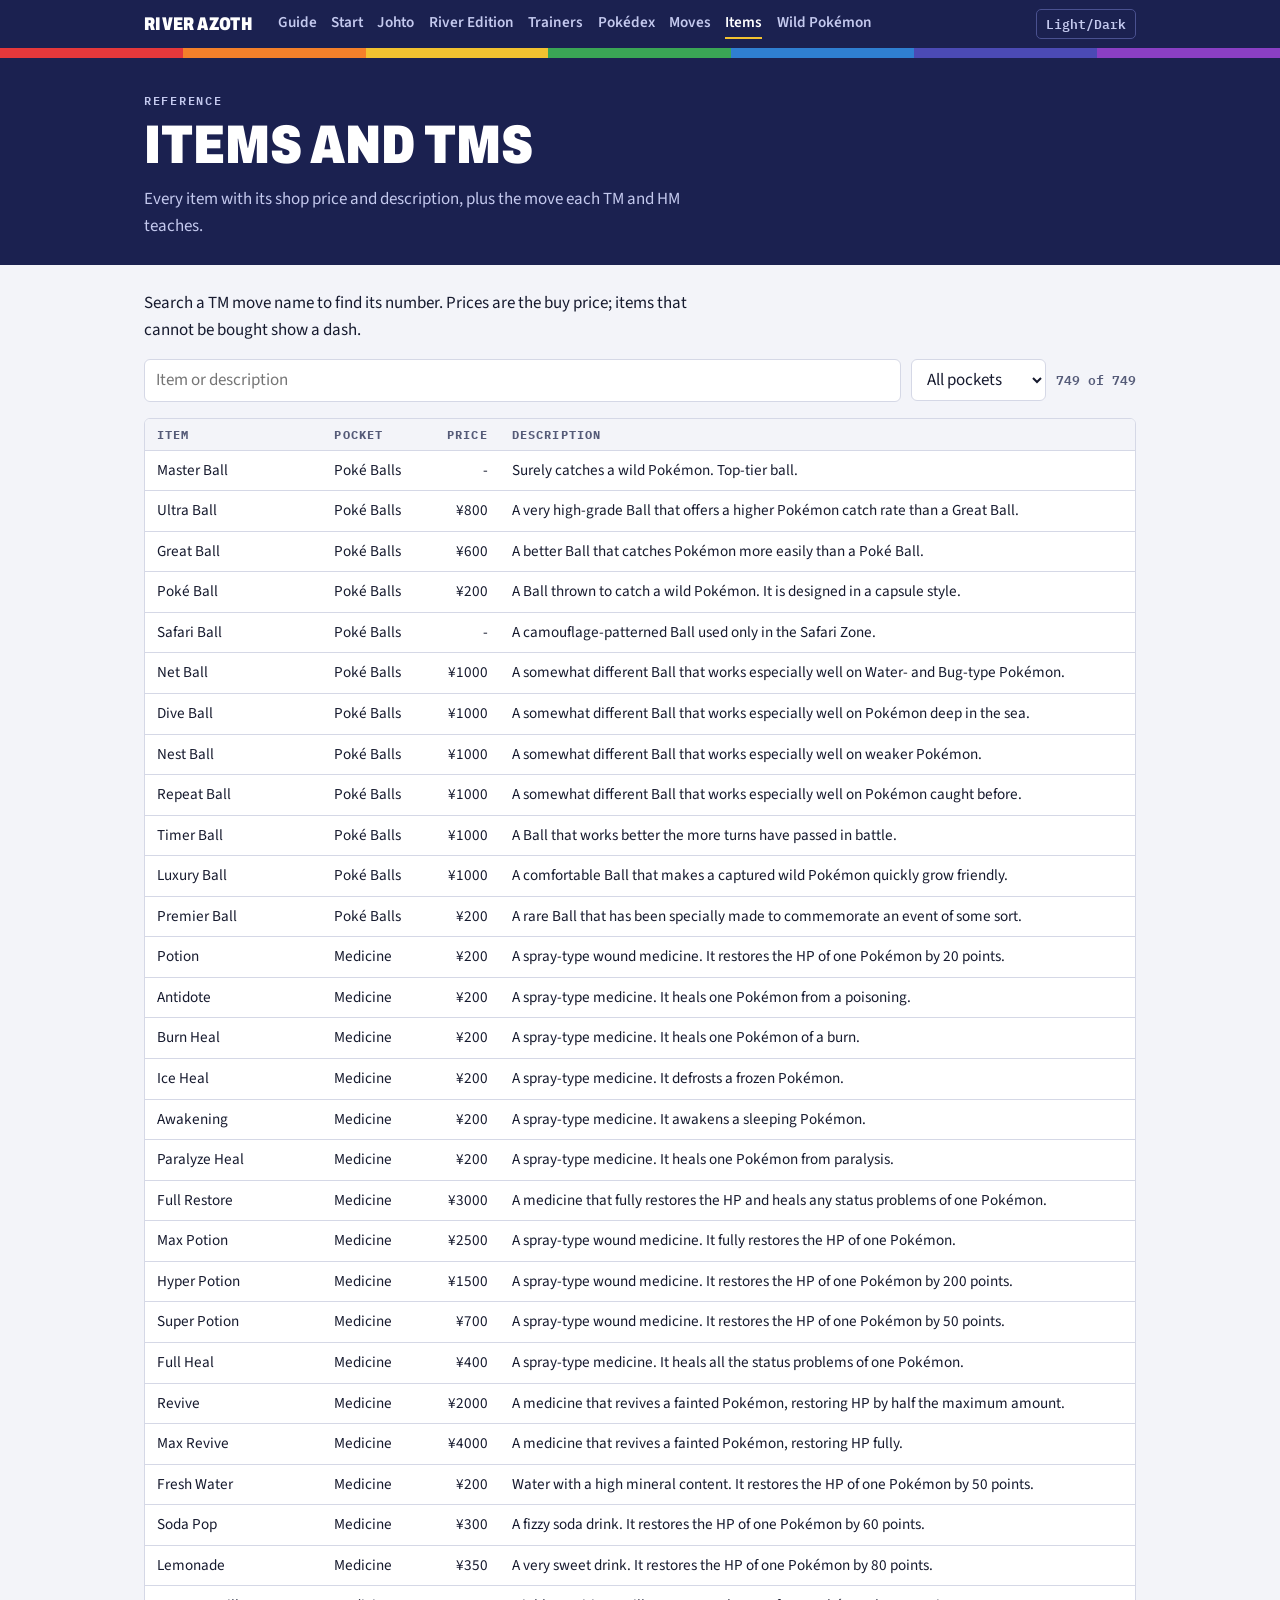
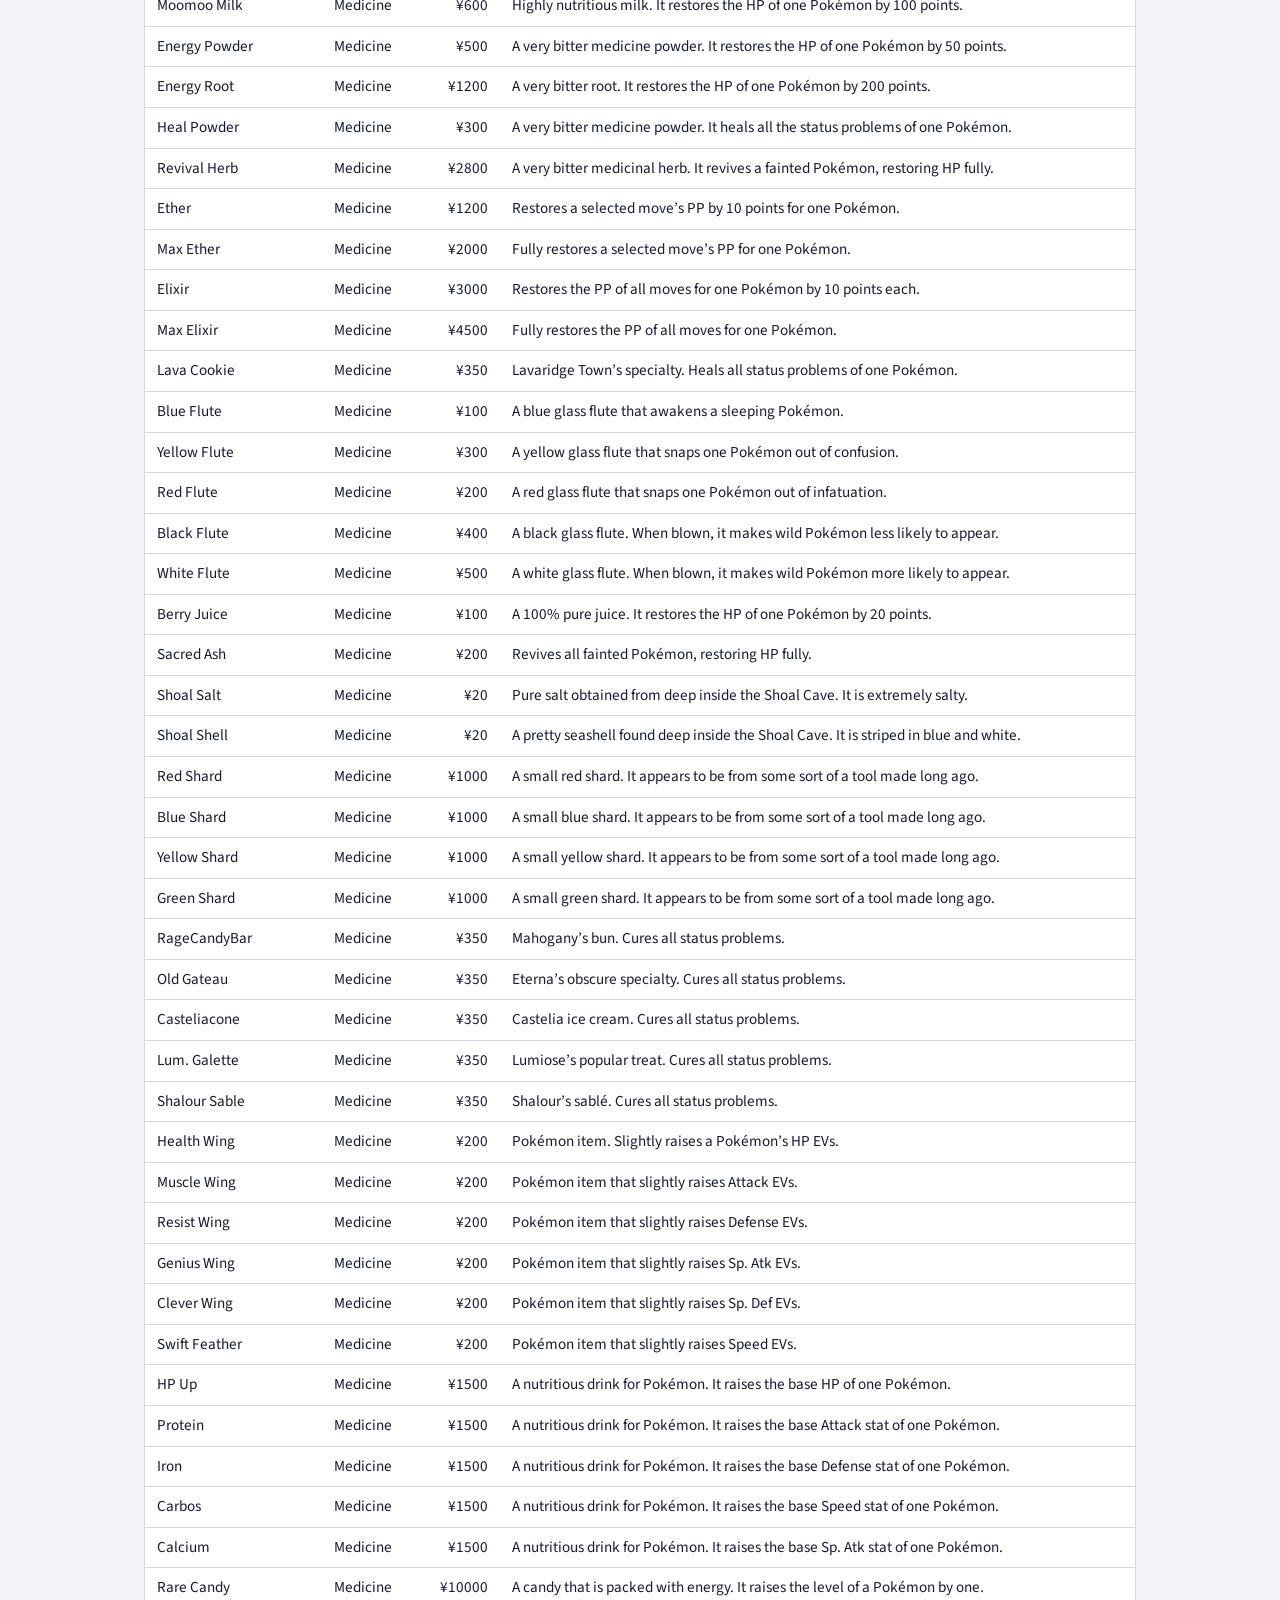
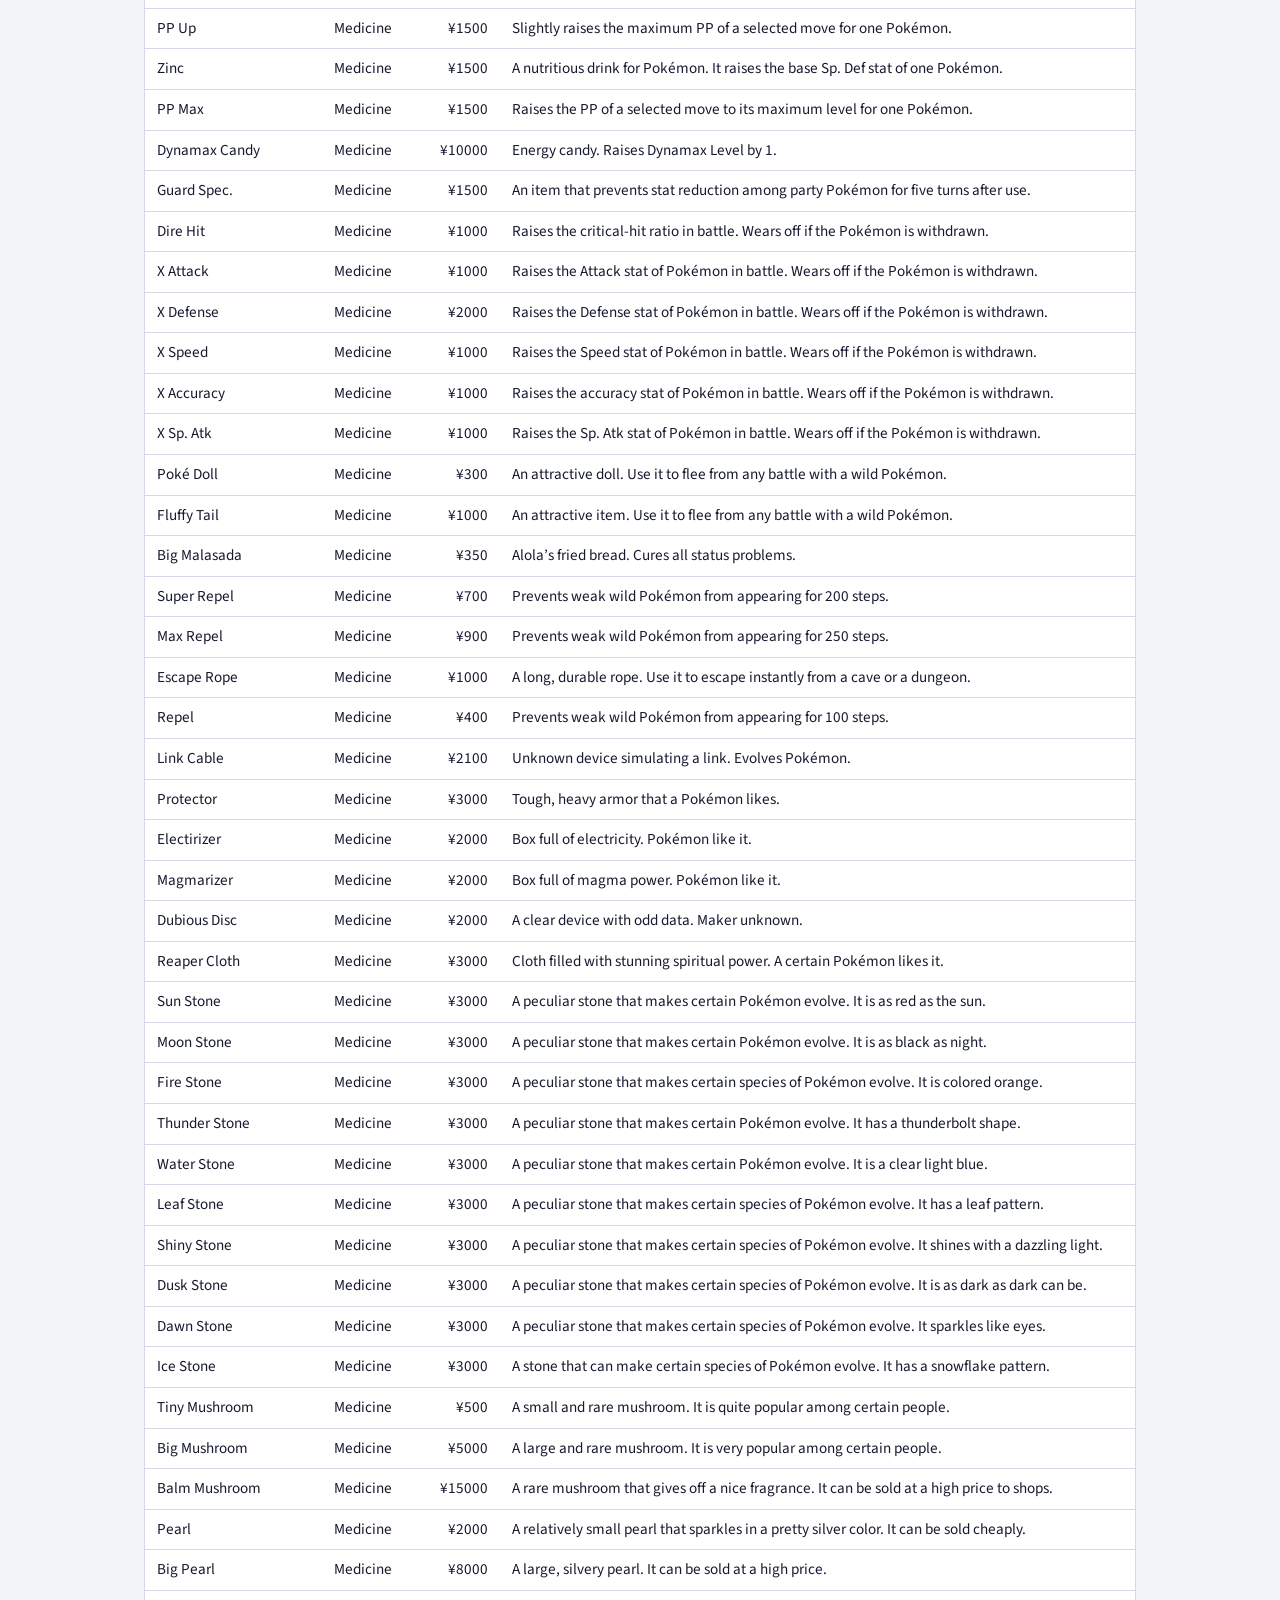
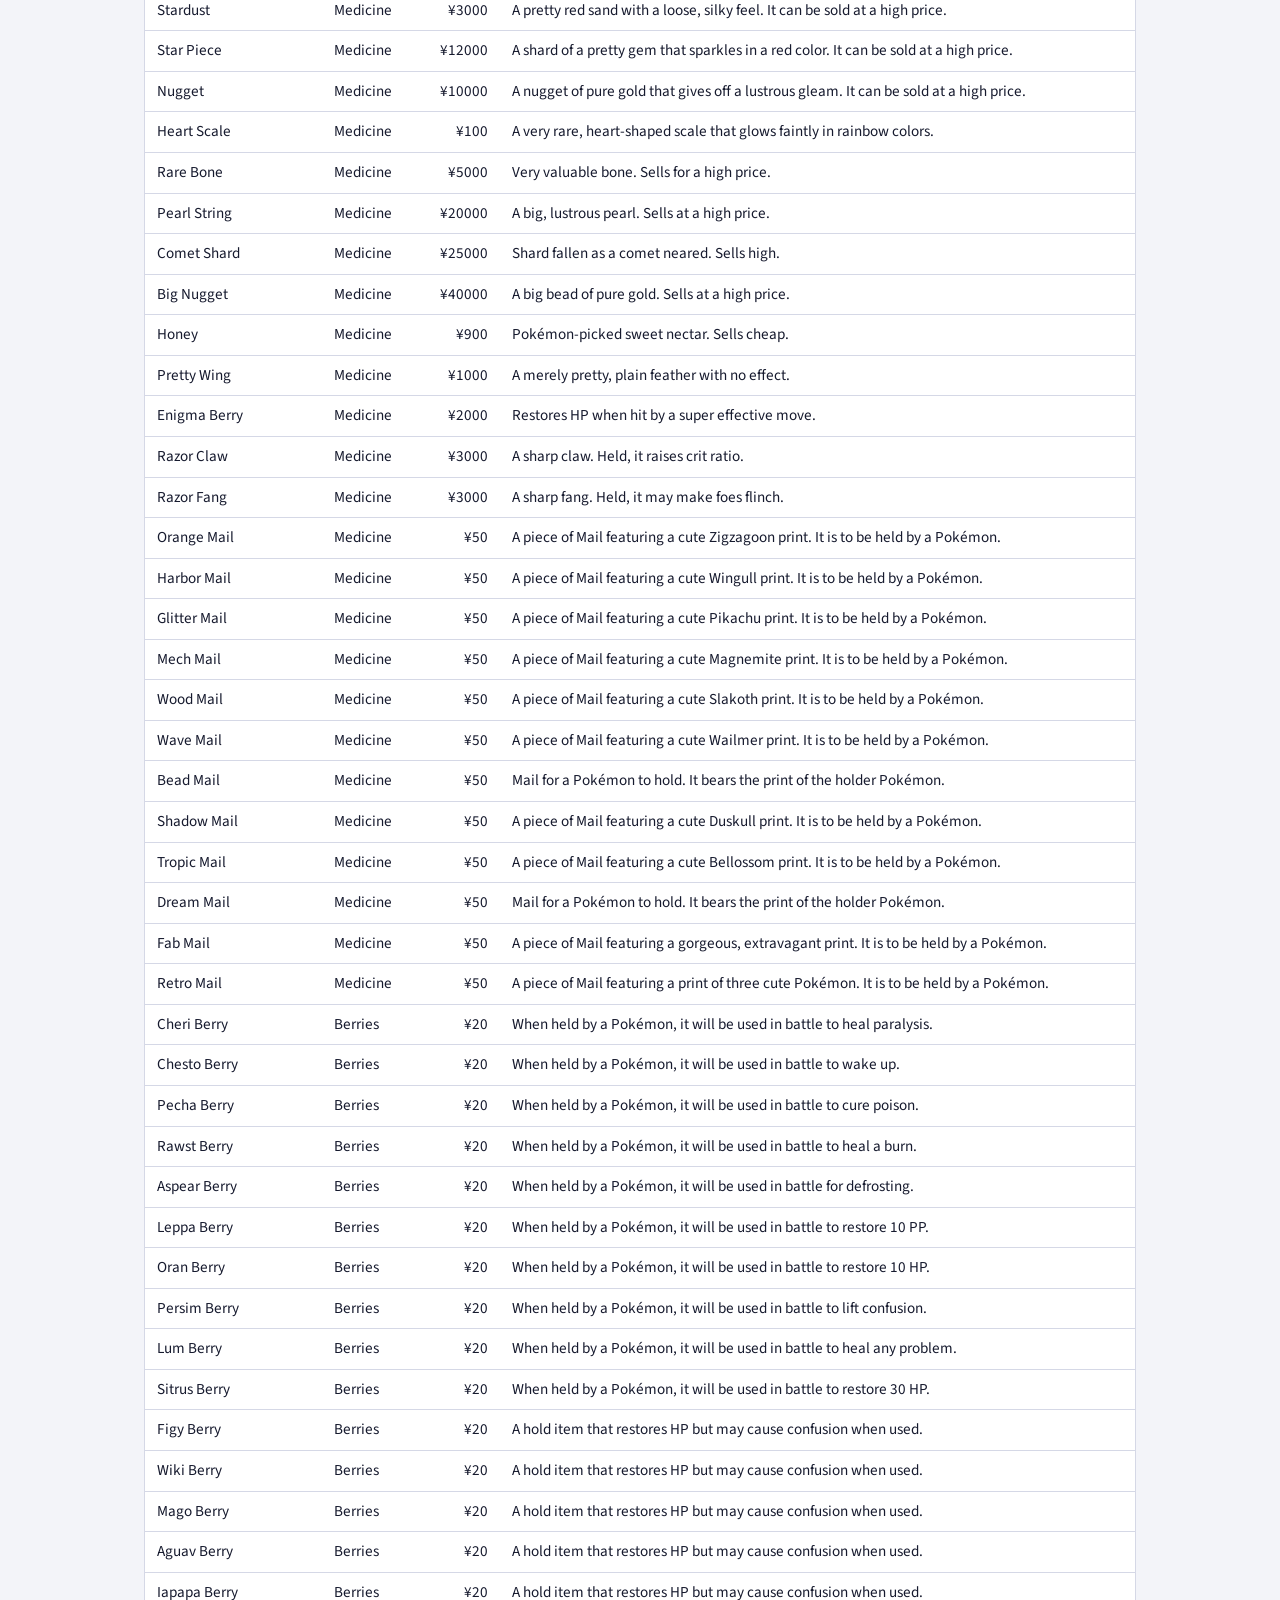
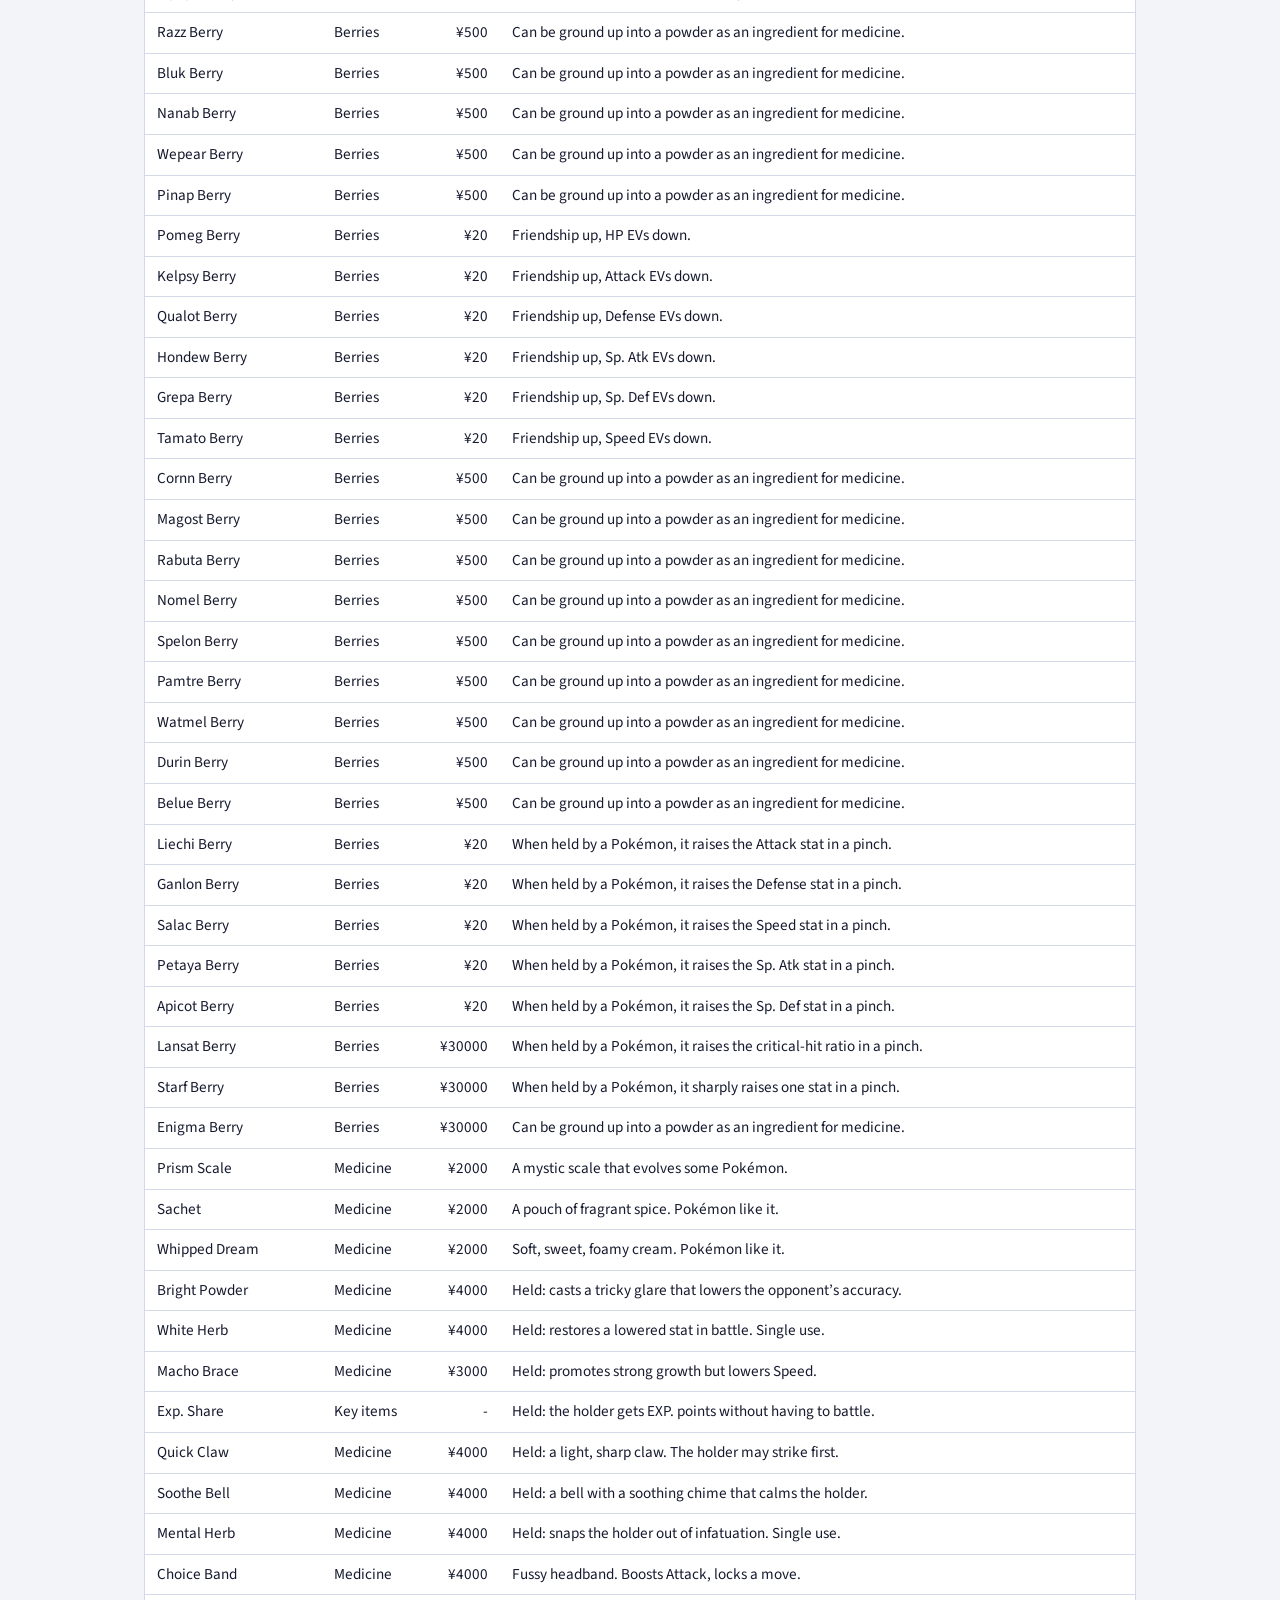
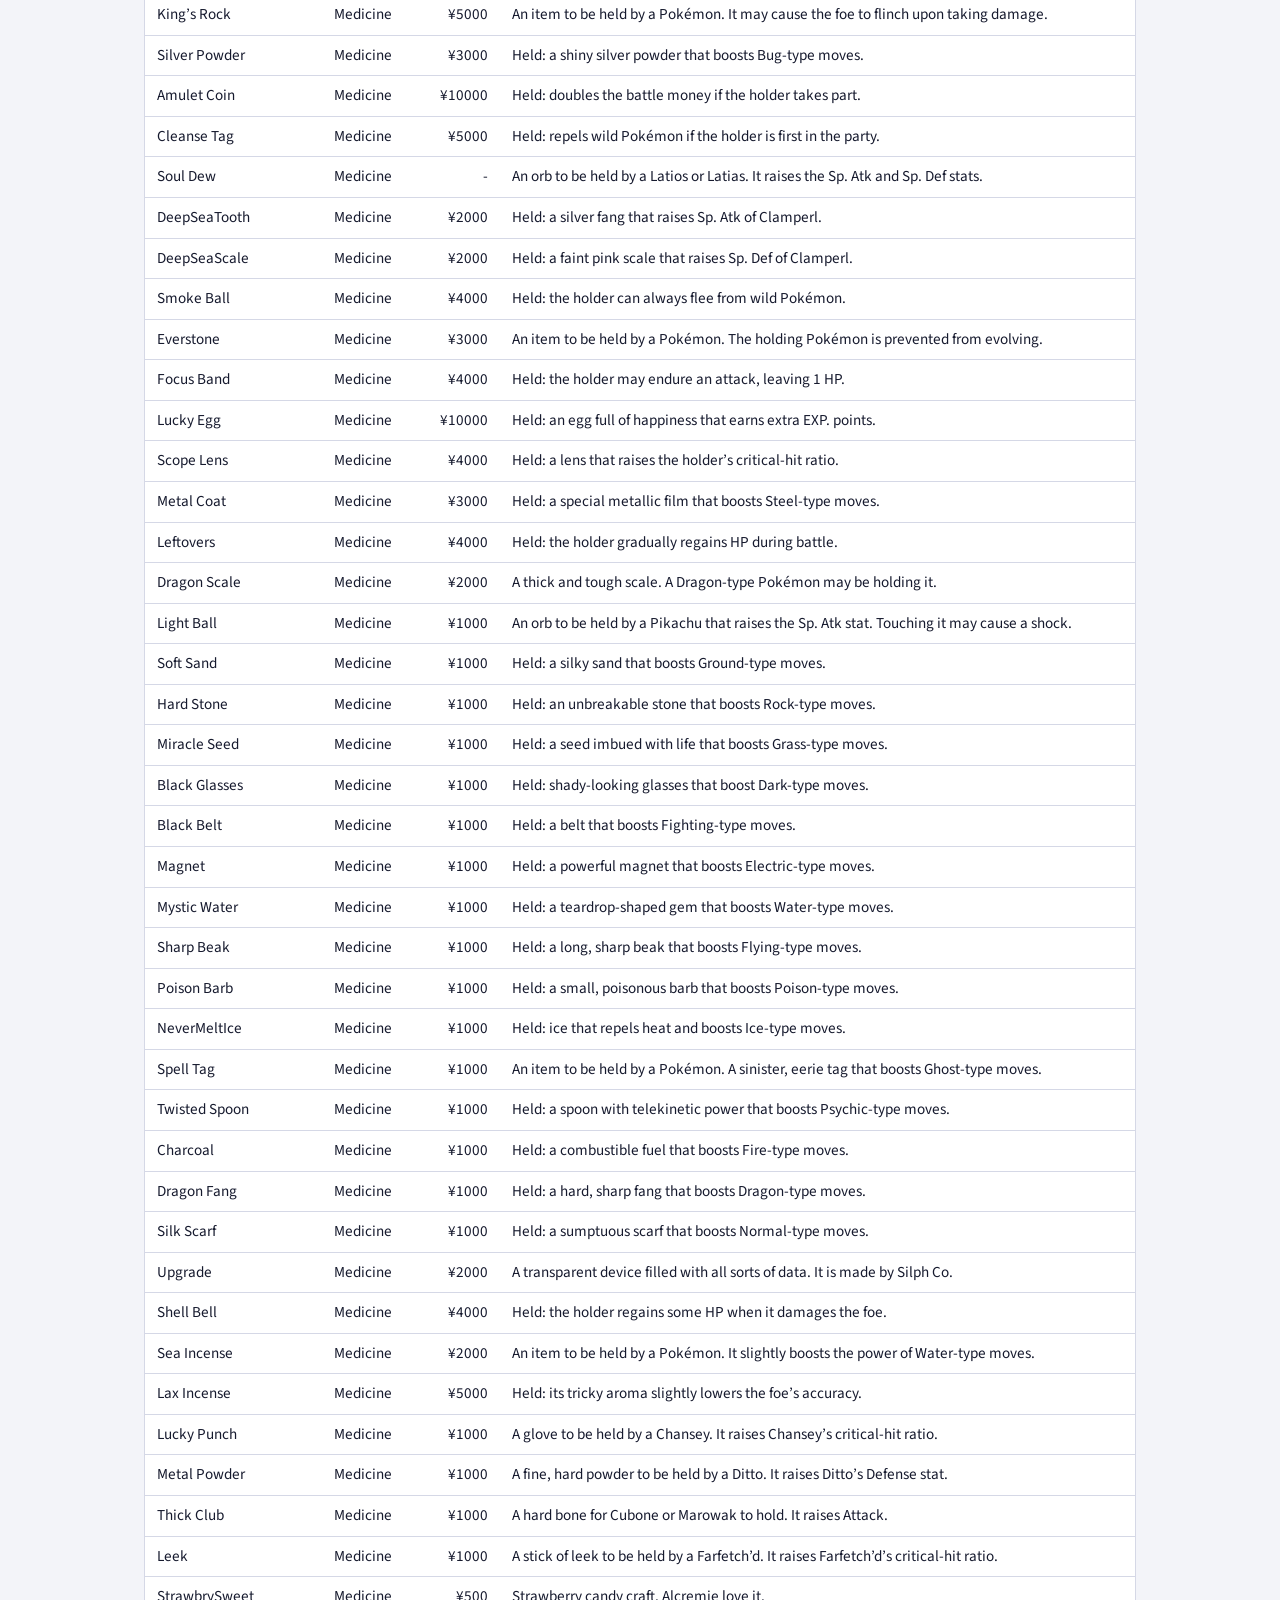
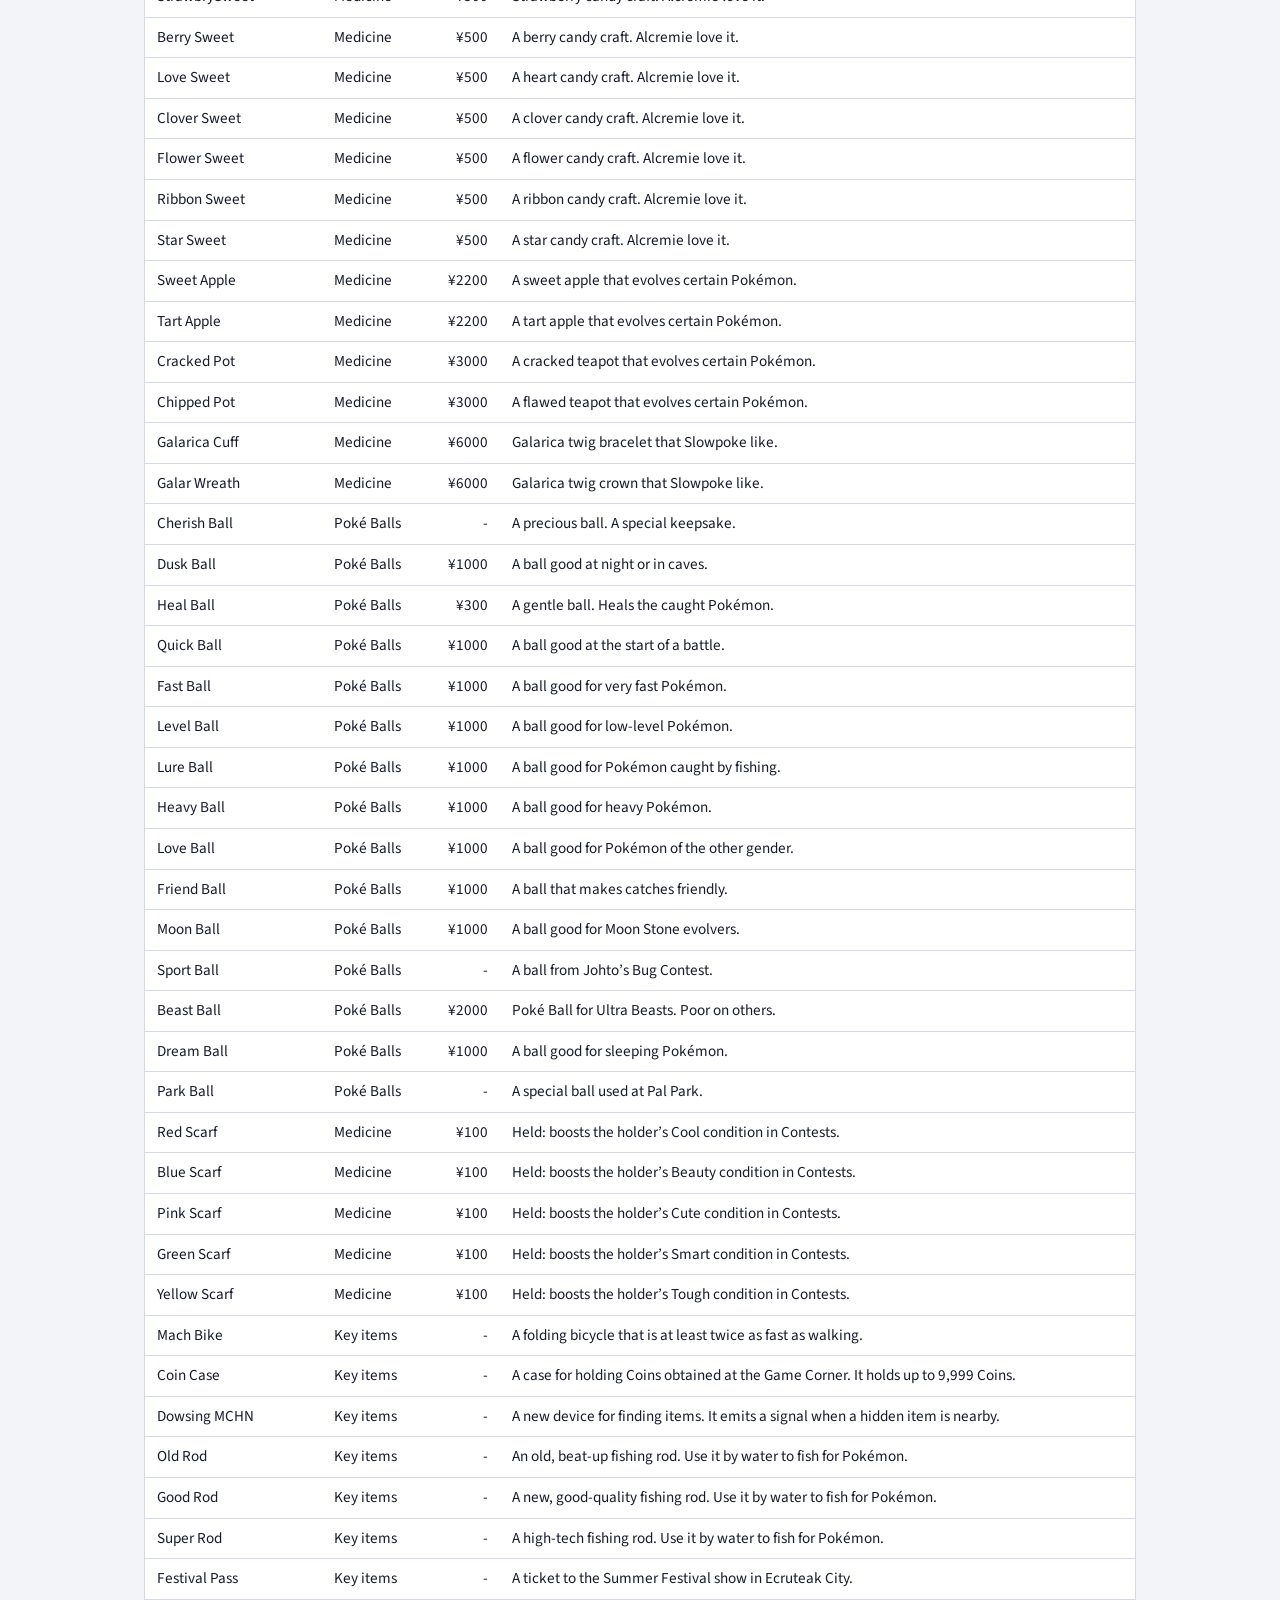
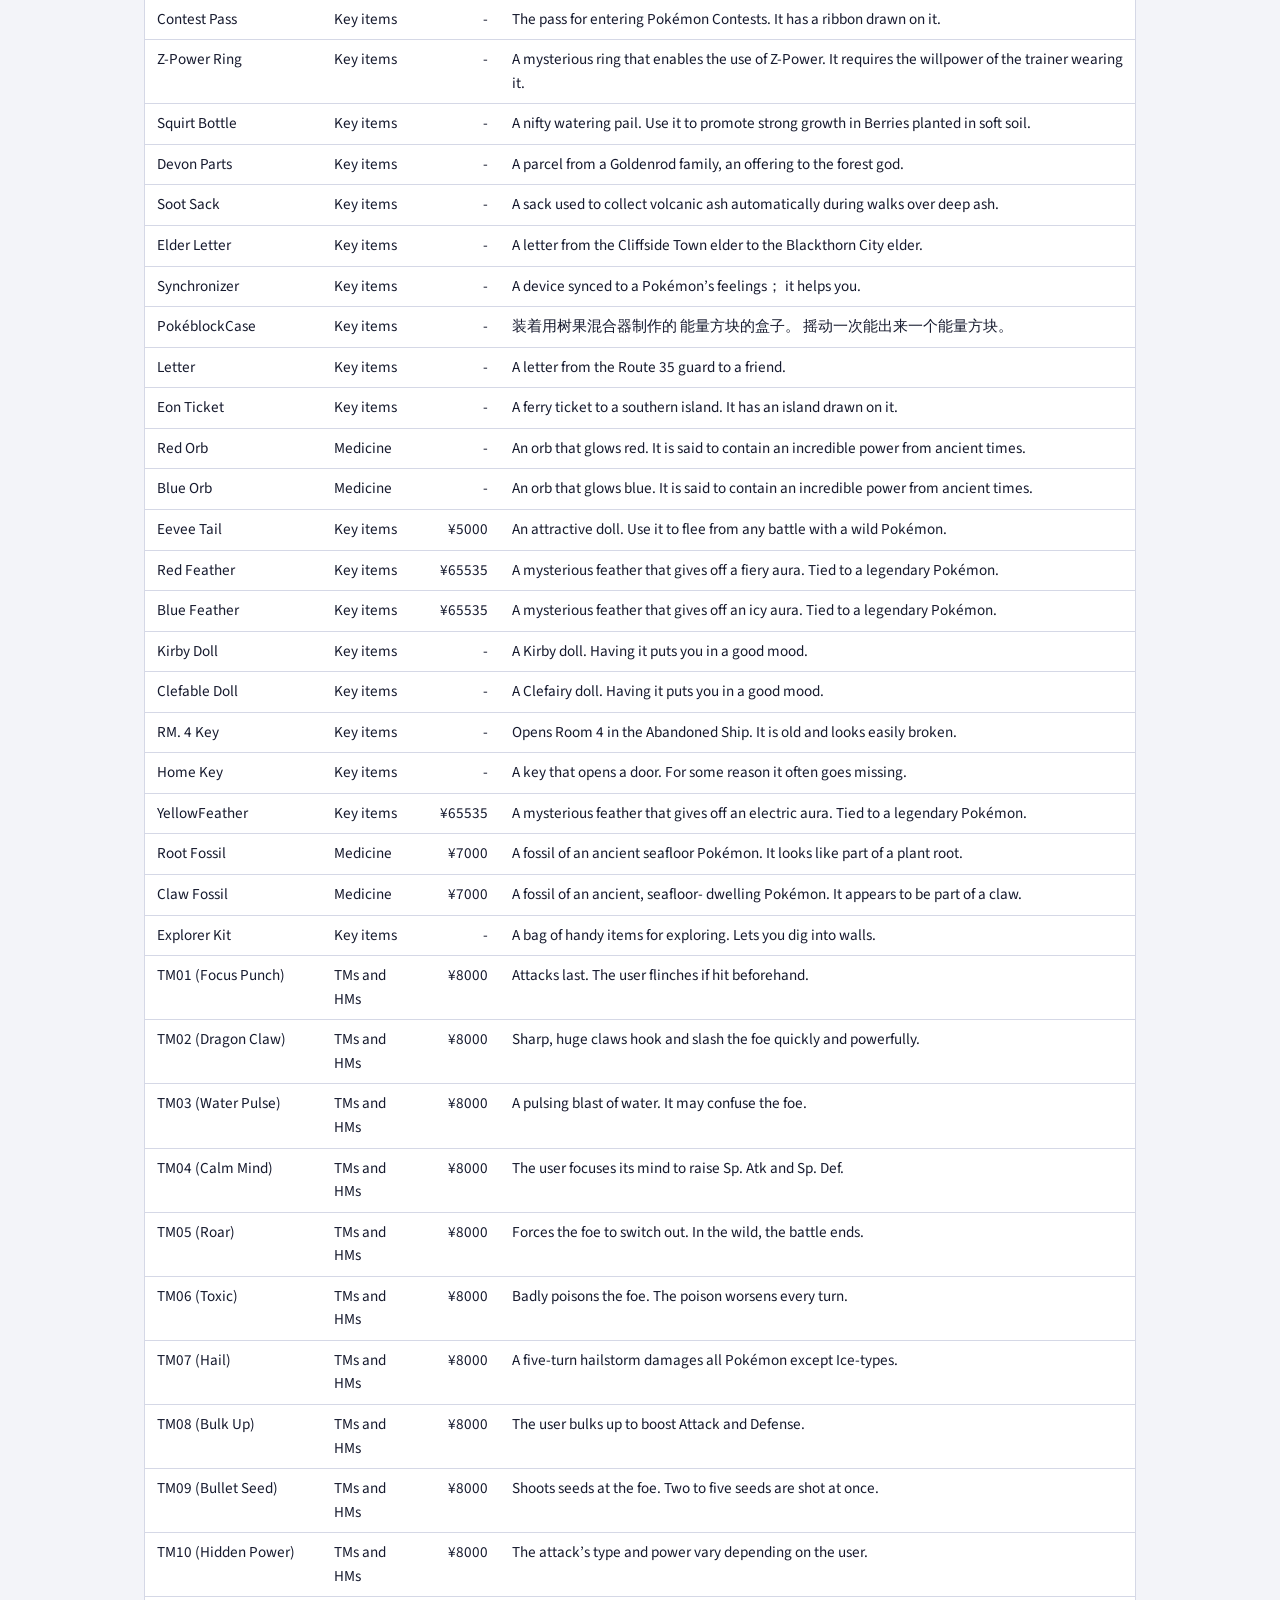
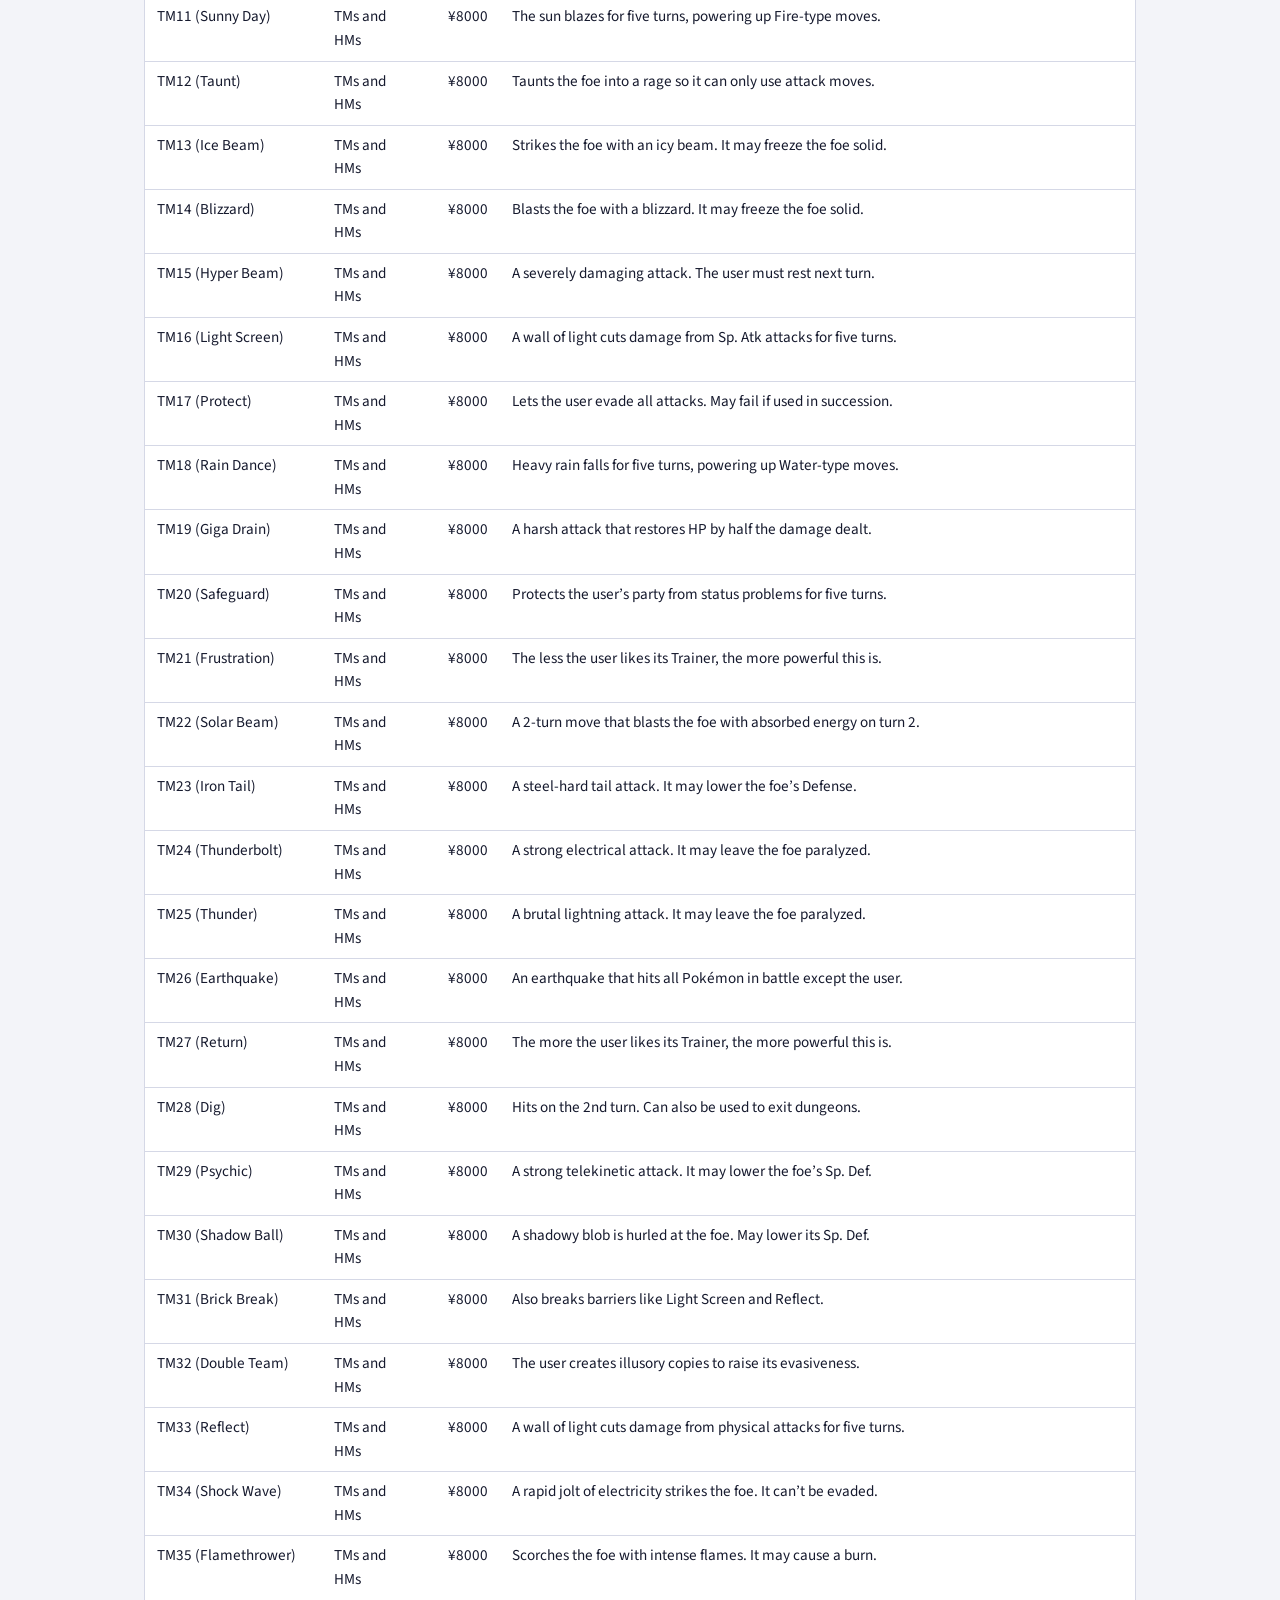
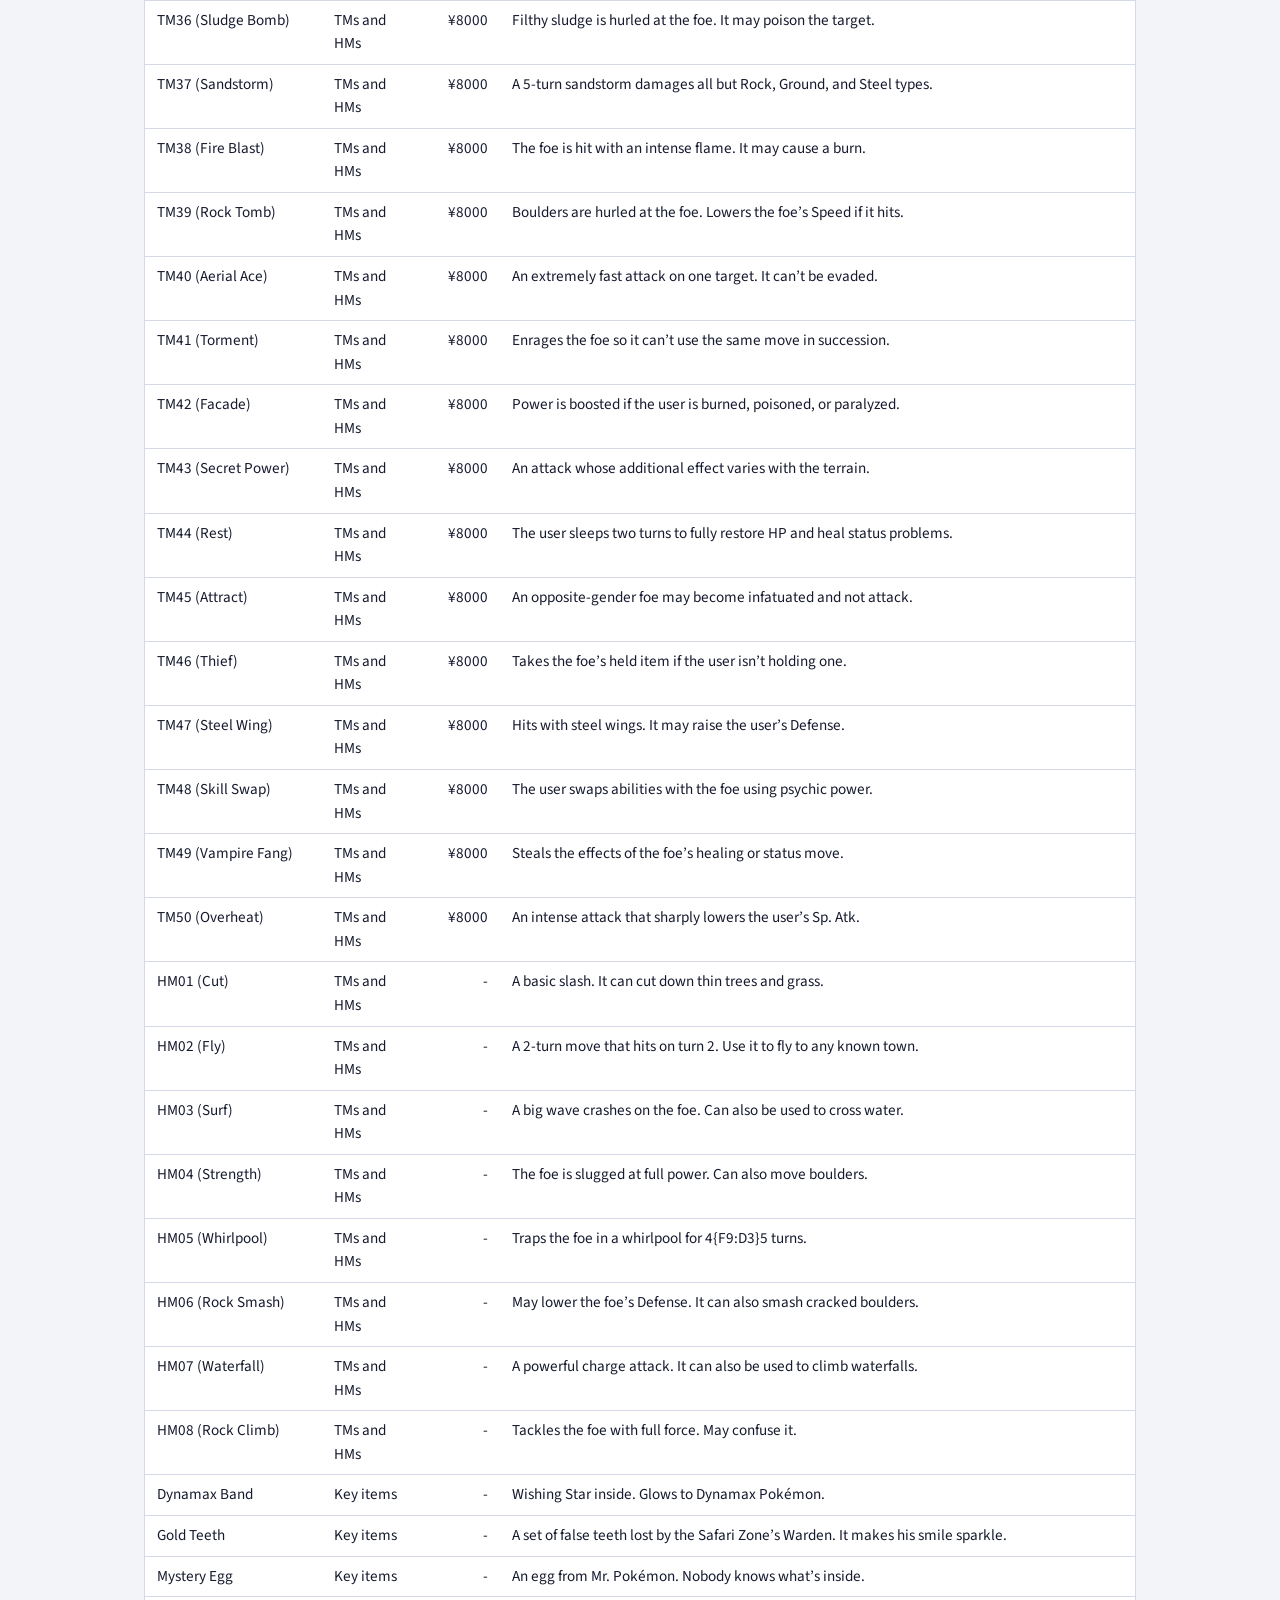
==== docs/guide/items.html @ 75210909 "docs: player guide site (GitHub Pages) generated from the ROM Static guide in docs/guide: setup, Joh" ====
<!doctype html>
<html lang="en"><head><meta charset="utf-8"><meta name="viewport" content="width=device-width,initial-scale=1,viewport-fit=cover">
<title>Items and TMs · River Azoth Guide</title>
<meta name="description" content="Every item with its shop price and description, plus the move each TM and HM teaches.">
<link rel="stylesheet" href="guide.css"><script src="guide.js" defer></script></head>
<body data-title="Items and TMs" data-kicker="Reference" data-lede="Every item with its shop price and description, plus the move each TM and HM teaches." data-view="items">
<main class="wrap" id="view">
<p>Search a TM move name to find its number. Prices are the buy price; items that cannot be bought show a dash.</p>
</main></body></html>
---- docs/guide/guide.css ----
/* River Azoth player guide: spectrum stripe is the one bold element; everything else stays quiet. */
:root{
  --bg:#f3f4f9; --panel:#fff; --fg:#161a2e; --muted:#555b78; --line:#d5d8e6;
  --ink:#1b2150; --ink-fg:#fff; --ink-mute:#c4c9ee; --accent:#c2255c;
  --warn:#8a4a05; --warn-bg:#fdf1de; --spoil:#6d28d9; --spoil-bg:#eee8fb; --tip-bg:#fbe8ef; --ok:#0f766e; --ok-bg:#dff3ef;
  --c1:#e5383b; --c2:#f4802a; --c3:#f2c230; --c4:#3aa655; --c5:#2f7fd1; --c6:#4b4ab5; --c7:#8a3fc4;
  --f-display:"Archivo","Arial Narrow",Impact,sans-serif;
  --f-body:"Source Sans 3",system-ui,-apple-system,"Segoe UI",sans-serif;
  --f-mono:"IBM Plex Mono",ui-monospace,Menlo,monospace;
}
@media (prefers-color-scheme:dark){:root:not([data-theme="light"]){
  --bg:#0f1224; --panel:#181c36; --fg:#e9ebf7; --muted:#a2a8c8; --line:#2d3257; --ink:#0a0c1c;
  --accent:#ff7aa8; --warn:#f6b45f; --warn-bg:#3a2a10; --spoil:#c4a6ff; --spoil-bg:#2a2050; --tip-bg:#3a1a2b; --ok:#5fd6c6; --ok-bg:#123a37; color-scheme:dark}}
:root[data-theme="dark"]{
  --bg:#0f1224; --panel:#181c36; --fg:#e9ebf7; --muted:#a2a8c8; --line:#2d3257; --ink:#0a0c1c;
  --accent:#ff7aa8; --warn:#f6b45f; --warn-bg:#3a2a10; --spoil:#c4a6ff; --spoil-bg:#2a2050; --tip-bg:#3a1a2b; --ok:#5fd6c6; --ok-bg:#123a37; color-scheme:dark}

*{box-sizing:border-box}
html{scroll-padding-top:4rem}
body{background:var(--bg);color:var(--fg);font:17px/1.55 var(--f-body);margin:0}
.wrap{max-width:64rem;margin-inline:auto;padding-inline:max(16px,env(safe-area-inset-left,0px)) max(16px,env(safe-area-inset-right,0px))}
a{color:var(--accent)}
h1,h2,h3,h4{font-family:var(--f-display);text-wrap:balance;line-height:1.08;margin:0}
p{margin:0 0 .9em;max-width:70ch}
code,.mono{font-family:var(--f-mono);font-size:.86em}
code{background:var(--line);padding:.05em .35em;border-radius:3px}
.stripe{height:10px;background:linear-gradient(90deg,var(--c1) 0 14.28%,var(--c2) 0 28.56%,var(--c3) 0 42.84%,var(--c4) 0 57.12%,var(--c5) 0 71.4%,var(--c6) 0 85.68%,var(--c7) 0)}
:focus-visible{outline:3px solid var(--accent);outline-offset:2px}

/* top bar */
.bar{background:var(--ink);color:var(--ink-fg);position:sticky;top:env(safe-area-inset-top,0px);z-index:20}
body::before{content:"";position:fixed;inset:0 0 auto;height:env(safe-area-inset-top,0px);background:var(--ink);z-index:30}
.bar .wrap{display:flex;align-items:center;gap:.6rem 1.2rem;flex-wrap:wrap;padding-block:.55rem}
.brand{font:900 1.15rem var(--f-display);font-stretch:75%;text-transform:uppercase;letter-spacing:.02em;color:#fff;text-decoration:none;margin-right:.4rem}
.bar nav{display:flex;gap:.1rem .9rem;flex-wrap:wrap;flex:1}
.bar nav a{color:var(--ink-mute);text-decoration:none;font-weight:600;font-size:.95rem;padding:.15rem 0;border-bottom:2px solid transparent}
.bar nav a:hover,.bar nav a[aria-current]{color:#fff;border-bottom-color:var(--c3)}
.bar button{background:none;border:1px solid #4a5190;color:var(--ink-mute);border-radius:5px;font:600 .8rem var(--f-mono);padding:.2rem .55rem;cursor:pointer}

/* page head */
.head{background:var(--ink);color:var(--ink-fg);padding-block:2rem 1.6rem}
.head .n{font:600 .78rem var(--f-mono);letter-spacing:.14em;text-transform:uppercase;color:var(--ink-mute)}
.head h1{font-size:clamp(2rem,6vw,3.4rem);font-weight:900;font-stretch:80%;text-transform:uppercase;margin-top:.4rem}
.head p{color:var(--ink-mute);margin:.7rem 0 0}
main{padding-block:1.6rem 3rem}
main h2{font-size:1.9rem;font-weight:900;font-stretch:80%;text-transform:uppercase;margin:2.4rem 0 .8rem}
main h3{font-size:1.3rem;font-weight:800;font-stretch:85%;margin:1.8rem 0 .6rem;text-transform:uppercase}
main h4{font-size:1.05rem;font-weight:800;margin:1.2rem 0 .3rem}
.toc{display:grid;grid-template-columns:repeat(auto-fit,minmax(15rem,1fr));gap:.4rem 2rem;list-style:none;padding:0;margin:1rem 0 2rem}
.toc li{border-bottom:1px solid var(--line)}
.toc a{display:block;padding:.5rem 0;color:var(--fg);text-decoration:none;font-weight:600}
.toc a small{display:block;font-weight:400;color:var(--muted);font-size:.88rem}
.toc a:hover{text-decoration:underline}

/* callouts */
.box{border-left:6px solid;padding:.8rem 1rem .5rem;margin:1.2rem 0;border-radius:0 6px 6px 0;max-width:70ch}
.box b.lab{display:block;font:700 .75rem var(--f-mono);letter-spacing:.14em;text-transform:uppercase;margin-bottom:.3rem}
.box p{max-width:none}
.tip{background:var(--tip-bg);border-color:var(--accent)}.tip b.lab{color:var(--accent)}
.warn{background:var(--warn-bg);border-color:var(--warn)}.warn b.lab{color:var(--warn)}
.spoil{background:var(--spoil-bg);border-color:var(--spoil)}.spoil b.lab{color:var(--spoil)}
.ok{background:var(--ok-bg);border-color:var(--ok)}.ok b.lab{color:var(--ok)}

/* tables and cards */
.tw{overflow-x:auto;margin:1rem 0;border:1px solid var(--line);border-radius:6px;background:var(--panel)}
table{border-collapse:collapse;width:100%;font-size:.95rem}
th,td{text-align:left;padding:.5rem .75rem;border-bottom:1px solid var(--line);vertical-align:top}
th{font:700 .72rem var(--f-mono);letter-spacing:.1em;text-transform:uppercase;color:var(--muted);background:var(--bg);white-space:nowrap}
tr:last-child td{border-bottom:0}
td.num,th.num{text-align:right;font-variant-numeric:tabular-nums}
th[data-sort]{cursor:pointer}
kbd{font:600 .8em var(--f-mono);border:1px solid var(--muted);border-bottom-width:3px;border-radius:5px;padding:.05em .45em;background:var(--panel);white-space:nowrap}
.grid{display:grid;grid-template-columns:repeat(auto-fit,minmax(16rem,1fr));gap:1rem;margin:1rem 0}
.card{background:var(--panel);border:1px solid var(--line);border-radius:6px;padding:1rem 1.1rem;min-width:0}
.card h4{margin-top:0}.card p{font-size:.97rem}
.shots{display:grid;grid-template-columns:repeat(auto-fit,minmax(12rem,1fr));gap:.8rem;margin:1rem 0}
.shots figure{margin:0}.shots img{width:100%;image-rendering:pixelated;border:1px solid var(--line);border-radius:4px;display:block}
.shots figcaption{font-size:.85rem;color:var(--muted);margin-top:.3rem}
.caps{display:grid;grid-template-columns:repeat(auto-fit,minmax(5.5rem,1fr));gap:.5rem;margin:1rem 0}
.caps div{background:var(--panel);border:1px solid var(--line);border-radius:6px;padding:.5rem .6rem;text-align:center}
.caps b{display:block;font:900 1.7rem/1 var(--f-display);font-variant-numeric:tabular-nums}
.caps span{font:600 .72rem var(--f-mono);color:var(--muted);letter-spacing:.06em}
.steps{list-style:none;margin:1rem 0;padding:0;display:grid;gap:.8rem}
.steps>li{background:var(--panel);border:1px solid var(--line);border-radius:6px;padding:1rem 1.1rem;display:grid;grid-template-columns:3rem minmax(0,1fr);gap:.2rem 1rem}
.steps .no{font:900 2rem/1 var(--f-display);font-stretch:80%;grid-row:span 3;color:var(--c5)}
.steps h4{margin:0}.steps .meta{font:600 .78rem var(--f-mono);color:var(--muted)}.steps p{margin:.2rem 0 0;font-size:.97rem}
.pill{display:inline-block;font:700 .66rem var(--f-mono);letter-spacing:.08em;text-transform:uppercase;padding:.08rem .5rem;border-radius:99px;border:1px solid currentColor;vertical-align:middle;margin-left:.4rem}
.p-boss{color:var(--c1)}.p-opt{color:var(--ok)}

/* data views */
.tools{display:flex;flex-wrap:wrap;gap:.6rem;align-items:center;margin:1rem 0}
.tools input,.tools select{font:inherit;padding:.45rem .7rem;border:1px solid var(--line);border-radius:6px;background:var(--panel);color:var(--fg);min-width:0}
.tools input[type=search]{flex:1 1 14rem}
.count{font:600 .8rem var(--f-mono);color:var(--muted)}
.ty{display:inline-block;font:700 .68rem var(--f-mono);letter-spacing:.05em;text-transform:uppercase;padding:.1rem .5rem;border-radius:4px;color:#fff;margin-right:.25rem;white-space:nowrap}
.ty[data-t="Normal"]{background:#8a8878}.ty[data-t="Fire"]{background:#d9531e}.ty[data-t="Water"]{background:#3a7bd5}
.ty[data-t="Electric"]{background:#b8900a}.ty[data-t="Grass"]{background:#3d9a4a}.ty[data-t="Ice"]{background:#2f9fb0}
.ty[data-t="Fighting"]{background:#b02a2a}.ty[data-t="Poison"]{background:#8e3fae}.ty[data-t="Ground"]{background:#a07a2e}
.ty[data-t="Flying"]{background:#6c82d6}.ty[data-t="Psychic"]{background:#d6336c}.ty[data-t="Bug"]{background:#7d9418}
.ty[data-t="Rock"]{background:#8a7a45}.ty[data-t="Ghost"]{background:#5a4a9a}.ty[data-t="Dragon"]{background:#4b3fc4}
.ty[data-t="Dark"]{background:#4a4048}.ty[data-t="Steel"]{background:#5f7f93}.ty[data-t="Fairy"]{background:#c4609f}.ty[data-t="???"]{background:#666}
.stat{display:grid;grid-template-columns:3.4rem 2.6rem minmax(0,1fr);gap:.5rem;align-items:center;font-size:.9rem;margin:.15rem 0}
.stat b{font:600 .72rem var(--f-mono);color:var(--muted);letter-spacing:.06em;text-transform:uppercase}
.stat i{display:block;height:.55rem;border-radius:3px;background:var(--c5)}
.stat .tr{background:var(--line);border-radius:3px;height:.55rem}
.two{display:grid;grid-template-columns:repeat(auto-fit,minmax(18rem,1fr));gap:1.4rem}
.mon{display:flex;flex-wrap:wrap;gap:.2rem .8rem;align-items:baseline}
.party{display:grid;grid-template-columns:repeat(auto-fill,minmax(13.5rem,1fr));gap:.6rem;margin:.6rem 0 0}
.party .m{border:1px solid var(--line);border-radius:6px;padding:.5rem .7rem;background:var(--bg);font-size:.9rem;min-width:0}
.party .m b{font-size:1rem}.party .m small{display:block;color:var(--muted)}
.battle{background:var(--panel);border:1px solid var(--line);border-radius:6px;padding:1rem 1.1rem;margin:1rem 0}
.battle h4{margin:0 0 .1rem;font-size:1.15rem}
.battle .sub{font:600 .75rem var(--f-mono);color:var(--muted)}
.loading{color:var(--muted);font:600 .85rem var(--f-mono)}
footer.site{margin-top:3rem;padding-block:1.6rem 2.4rem;background:var(--ink);color:var(--ink-mute);font-size:.9rem}
footer.site p{max-width:72ch}footer.site a{color:#fff}
@media (prefers-reduced-motion:no-preference){html{scroll-behavior:smooth}}
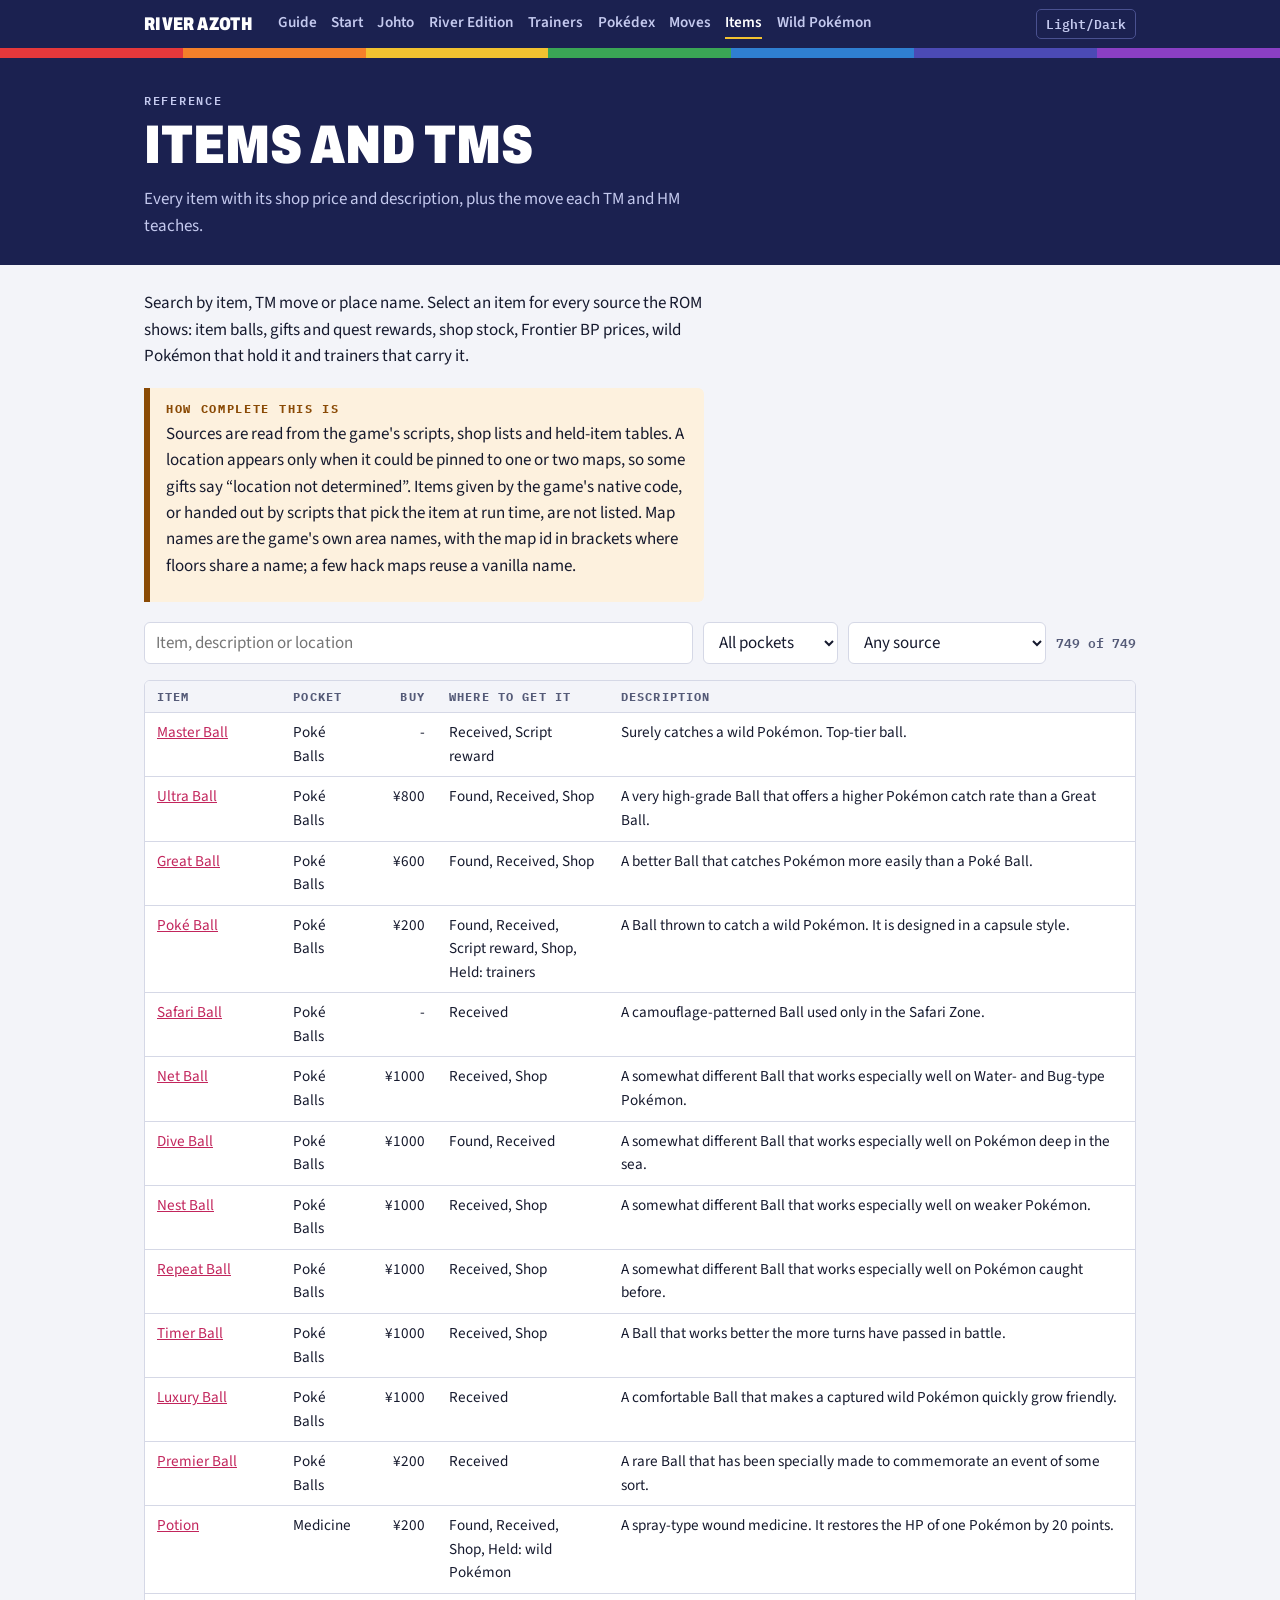
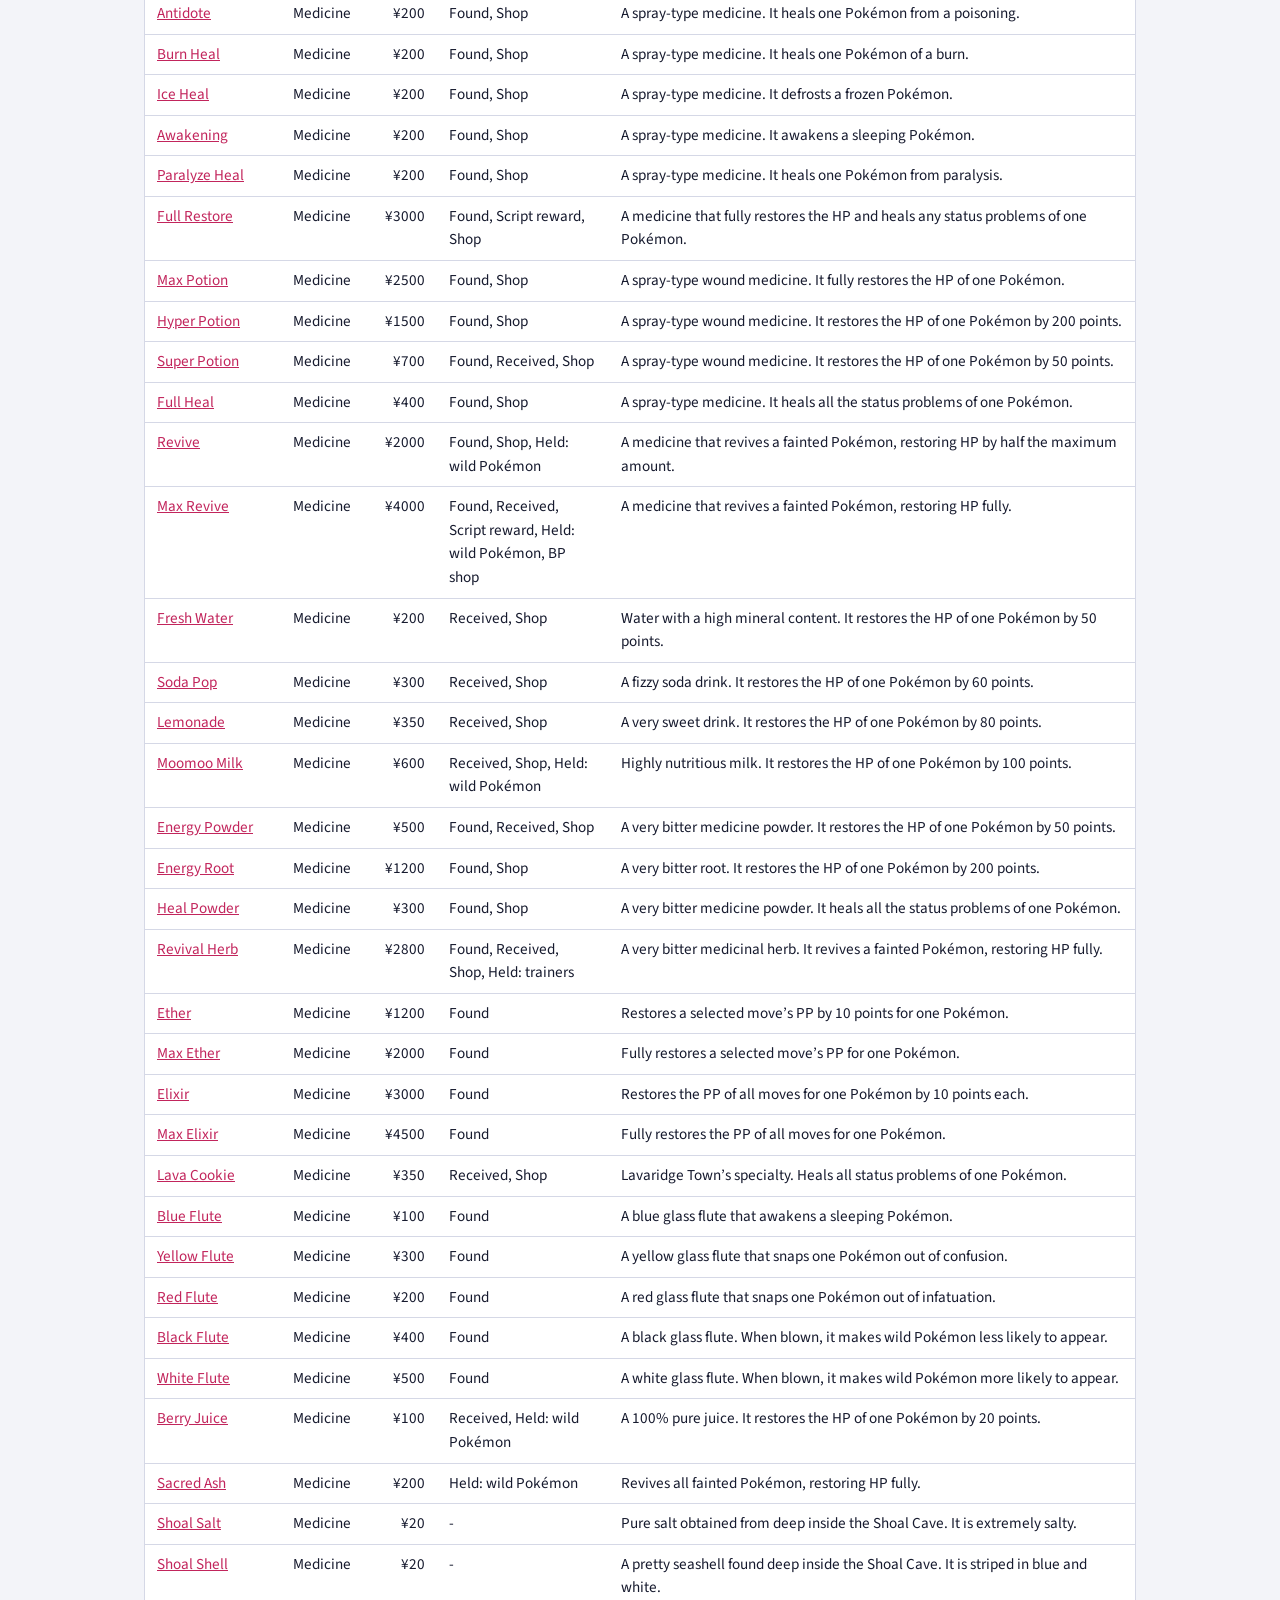
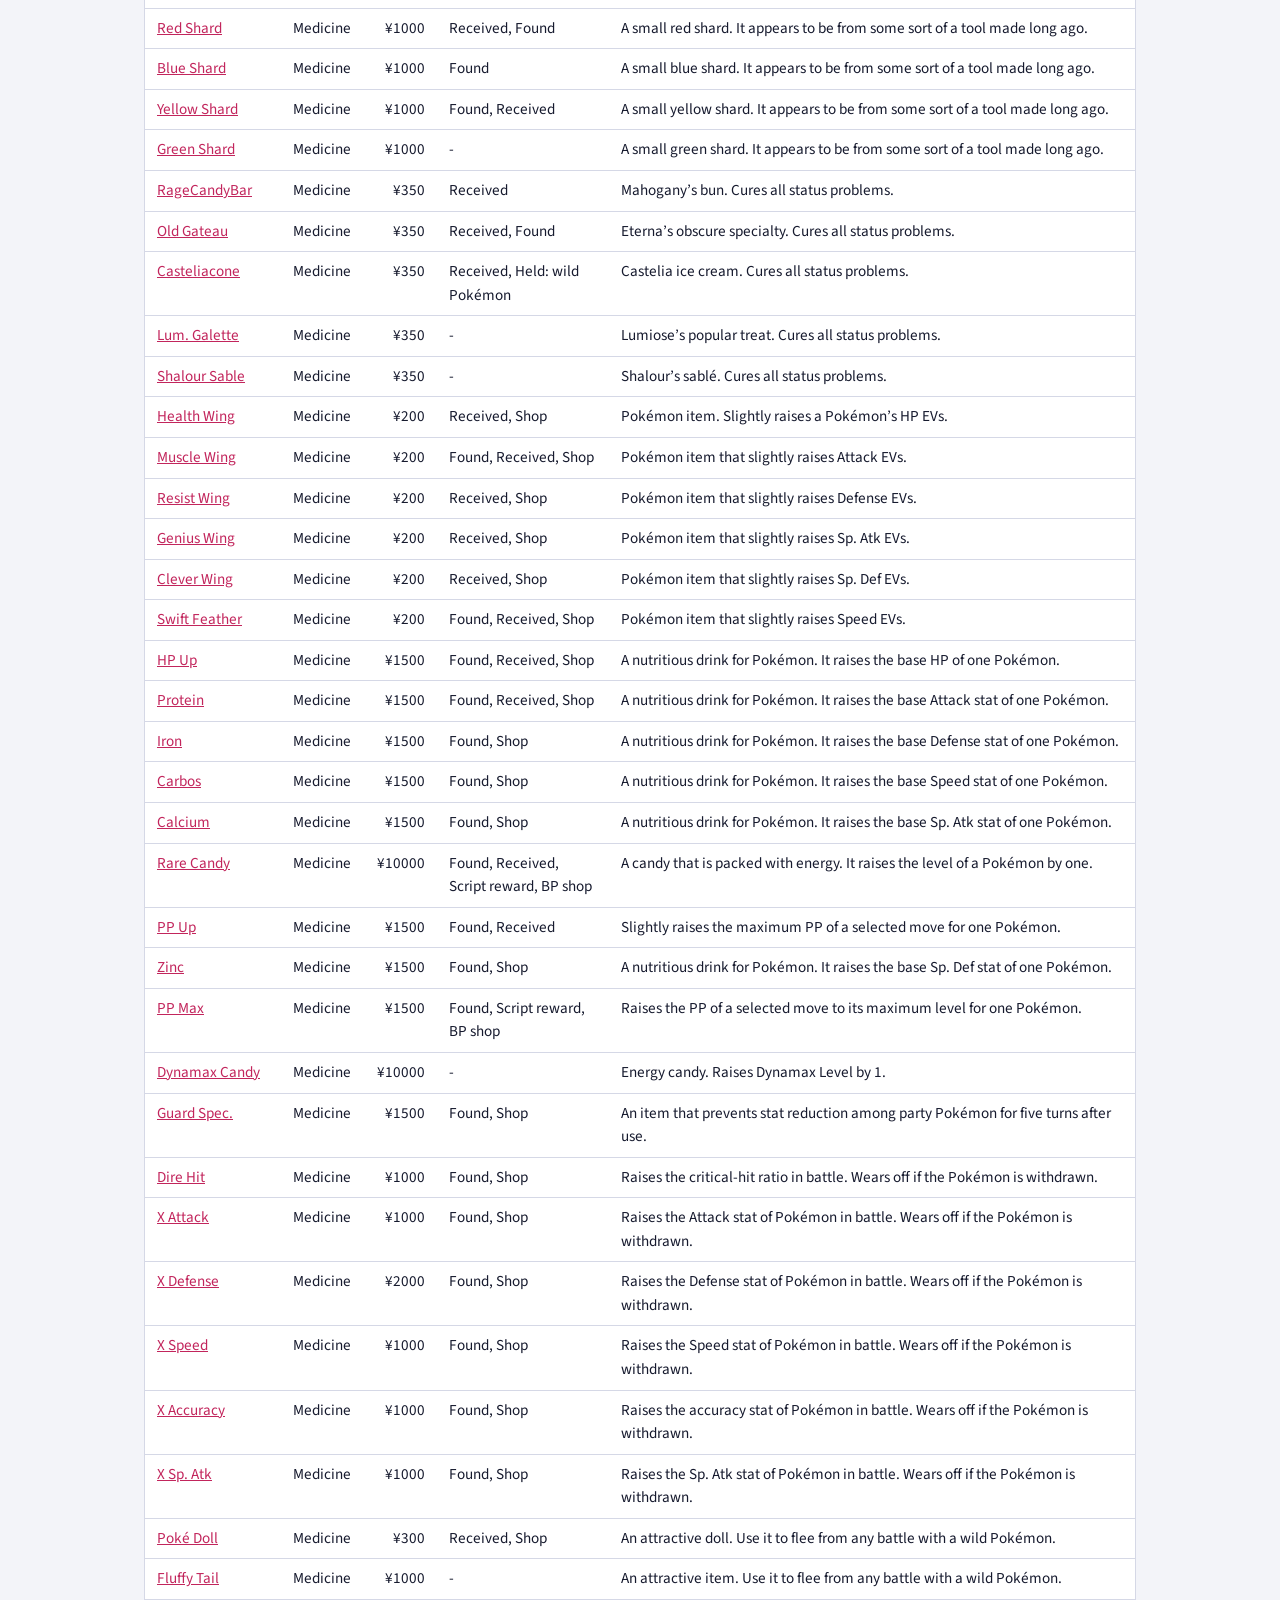
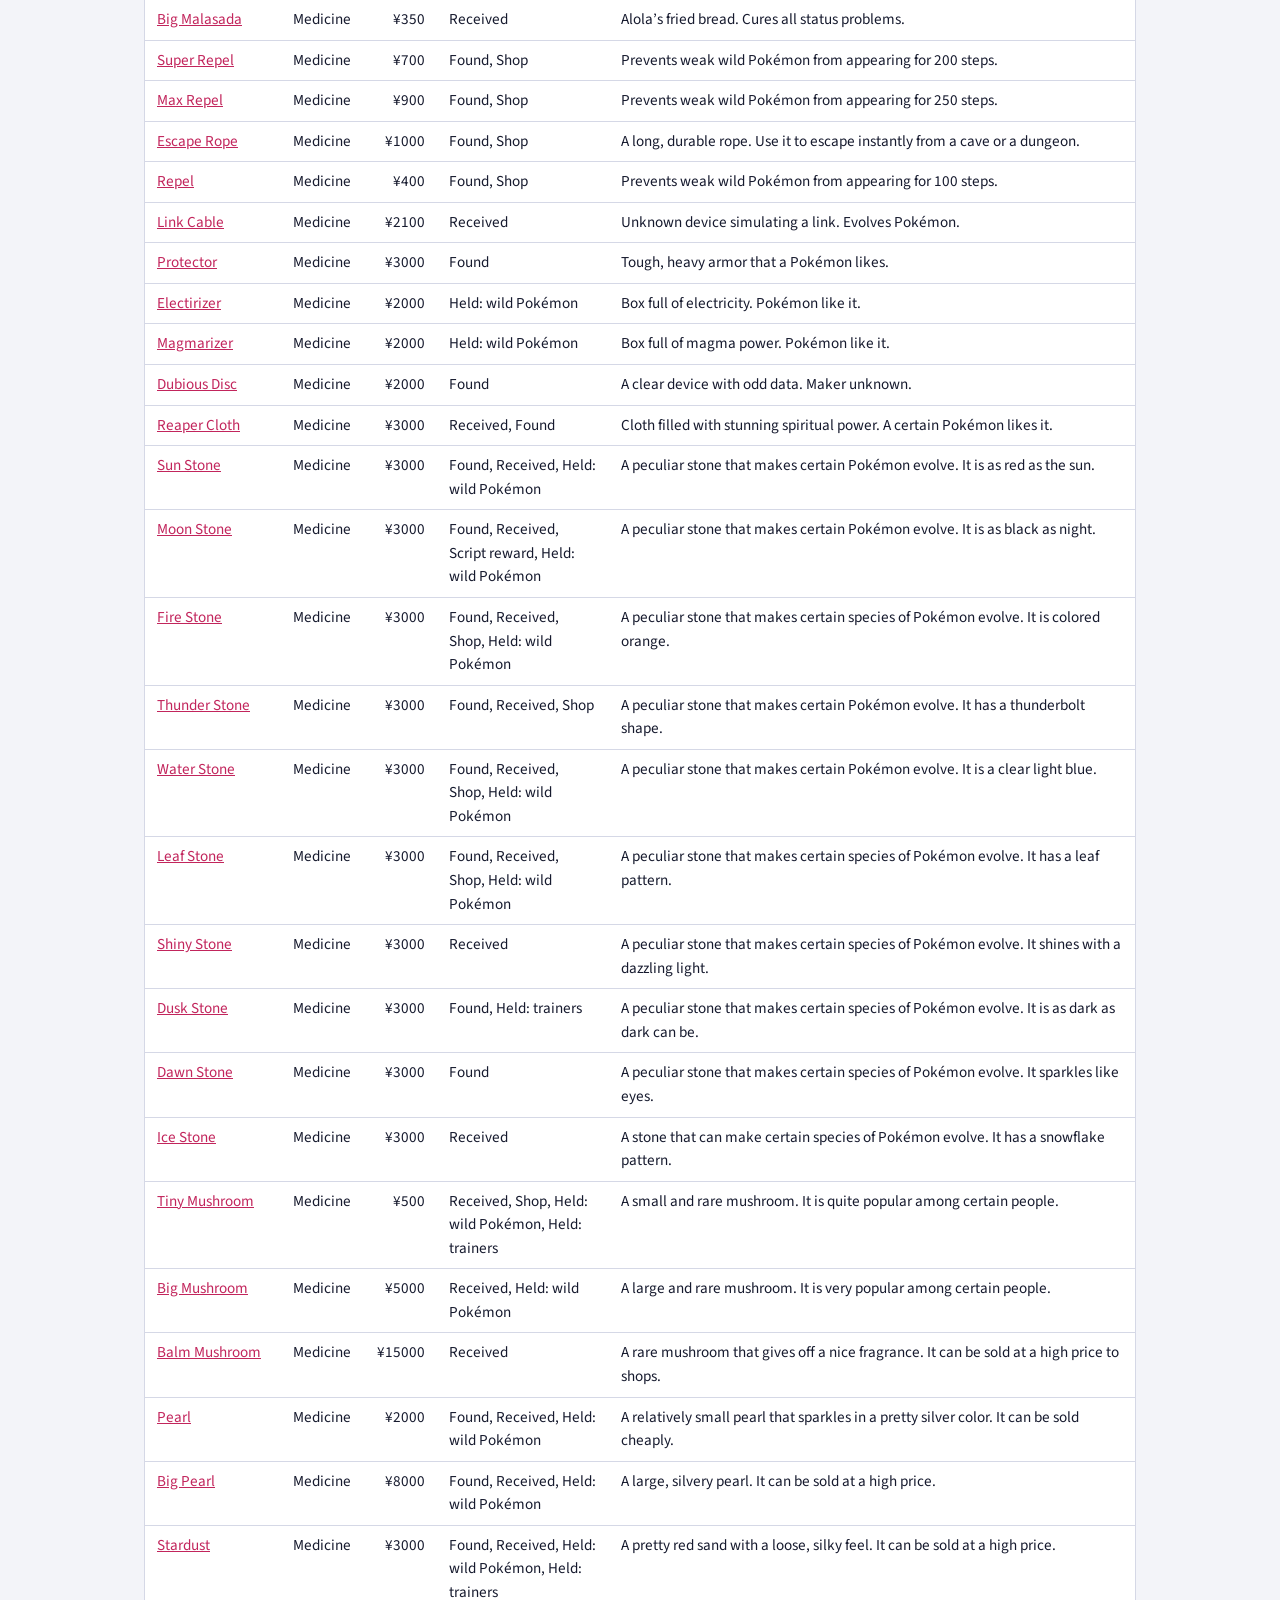
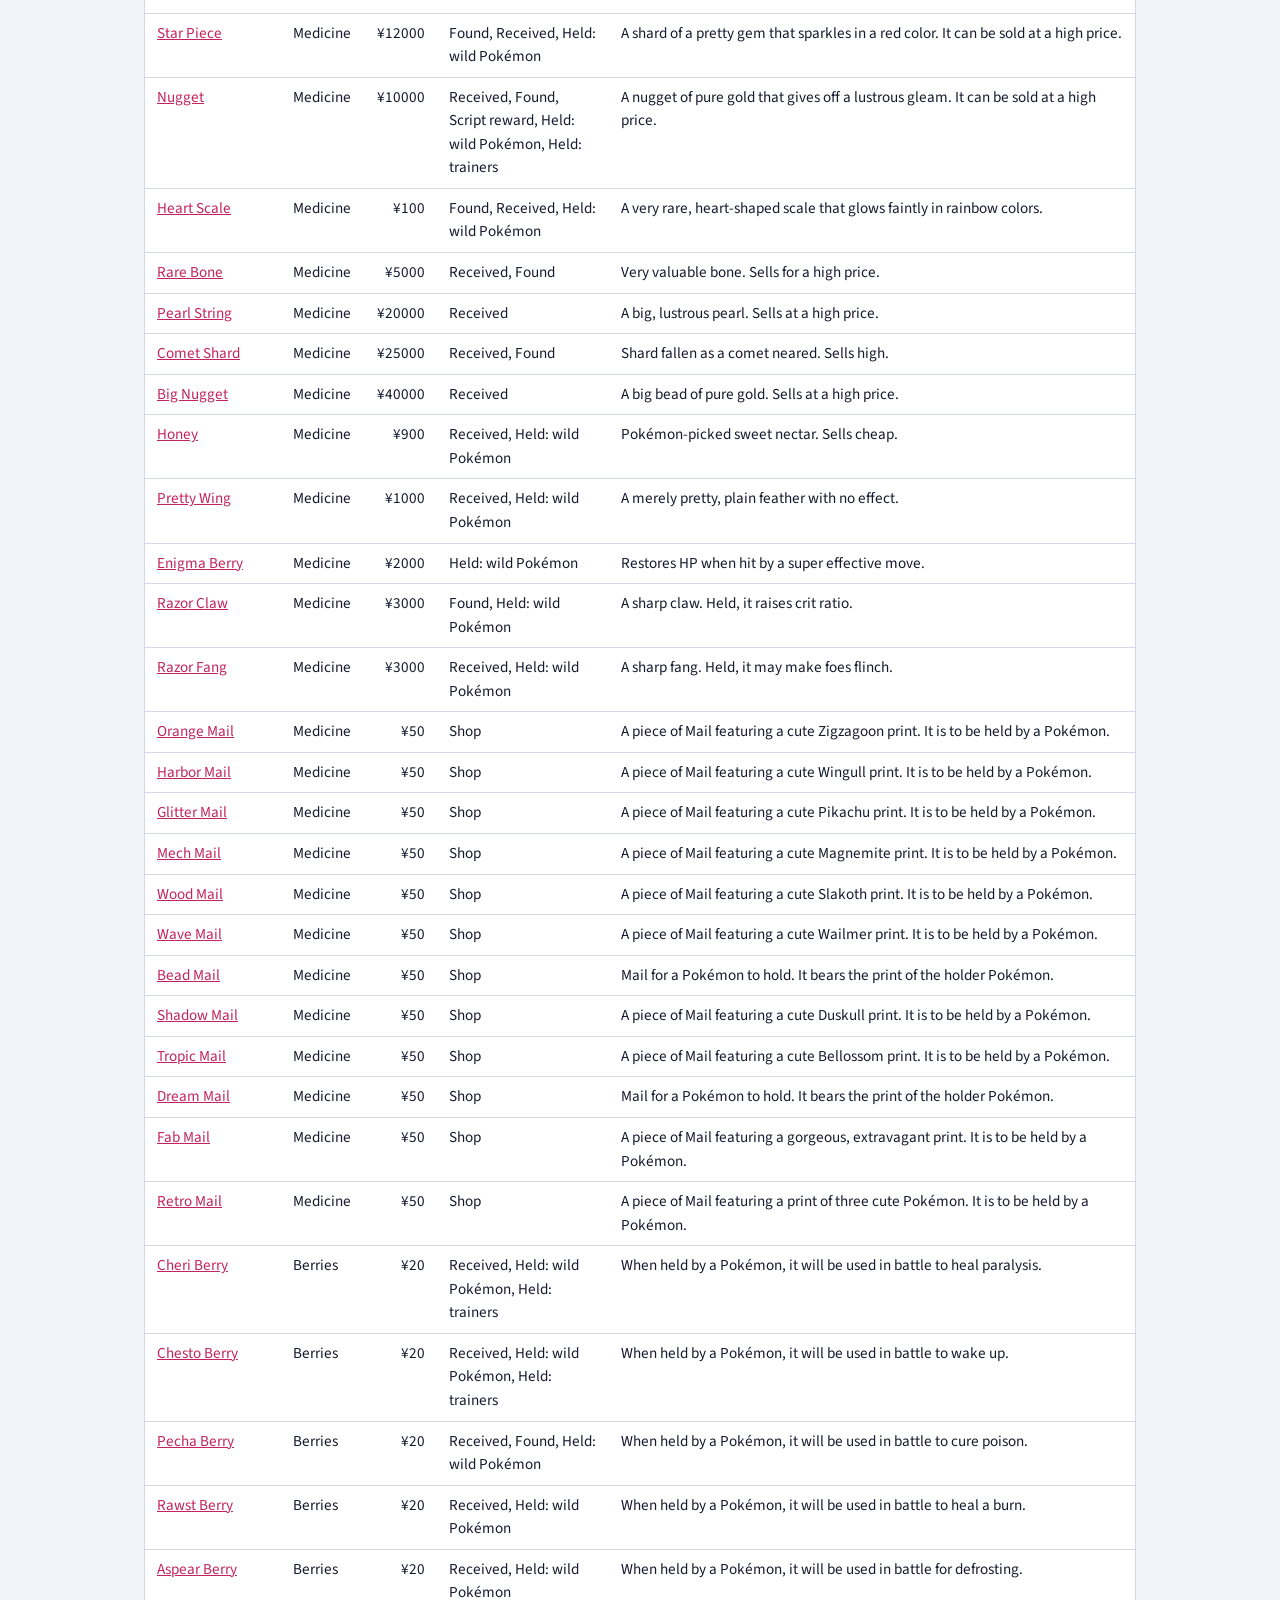
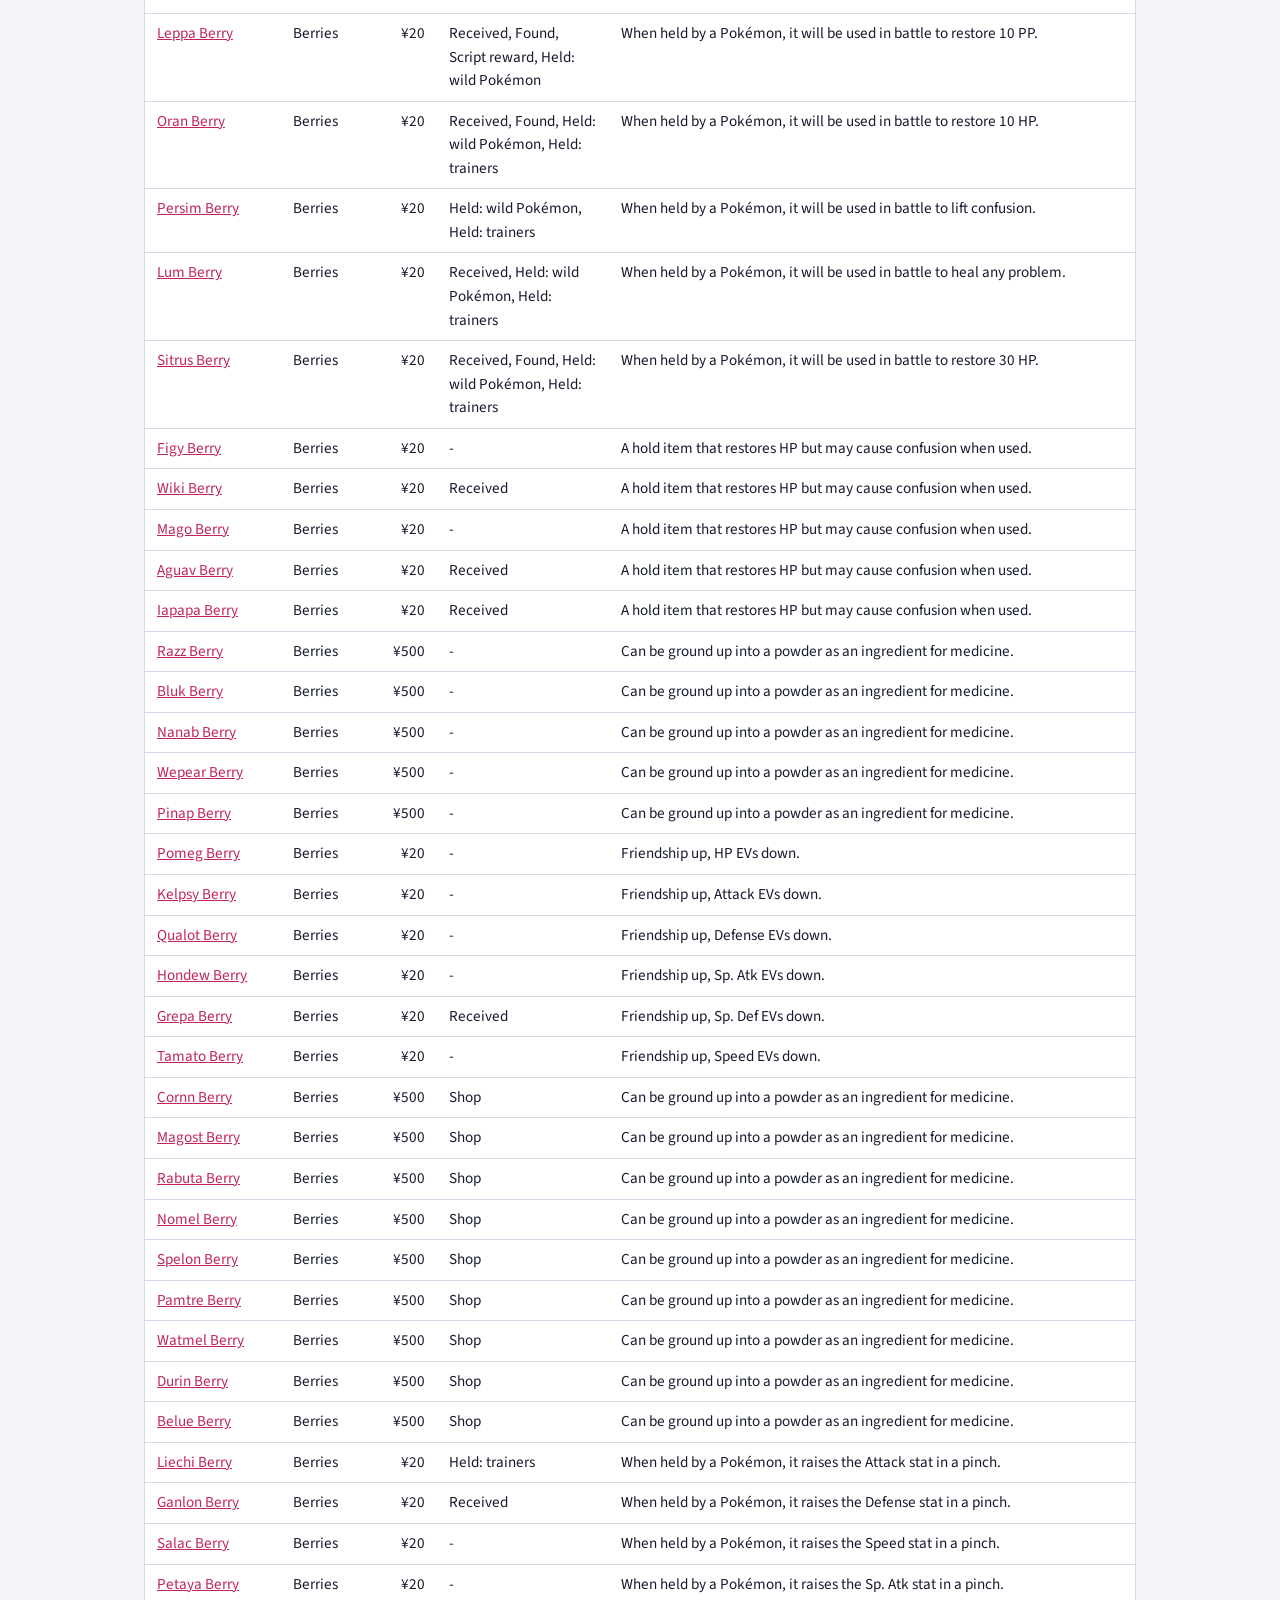
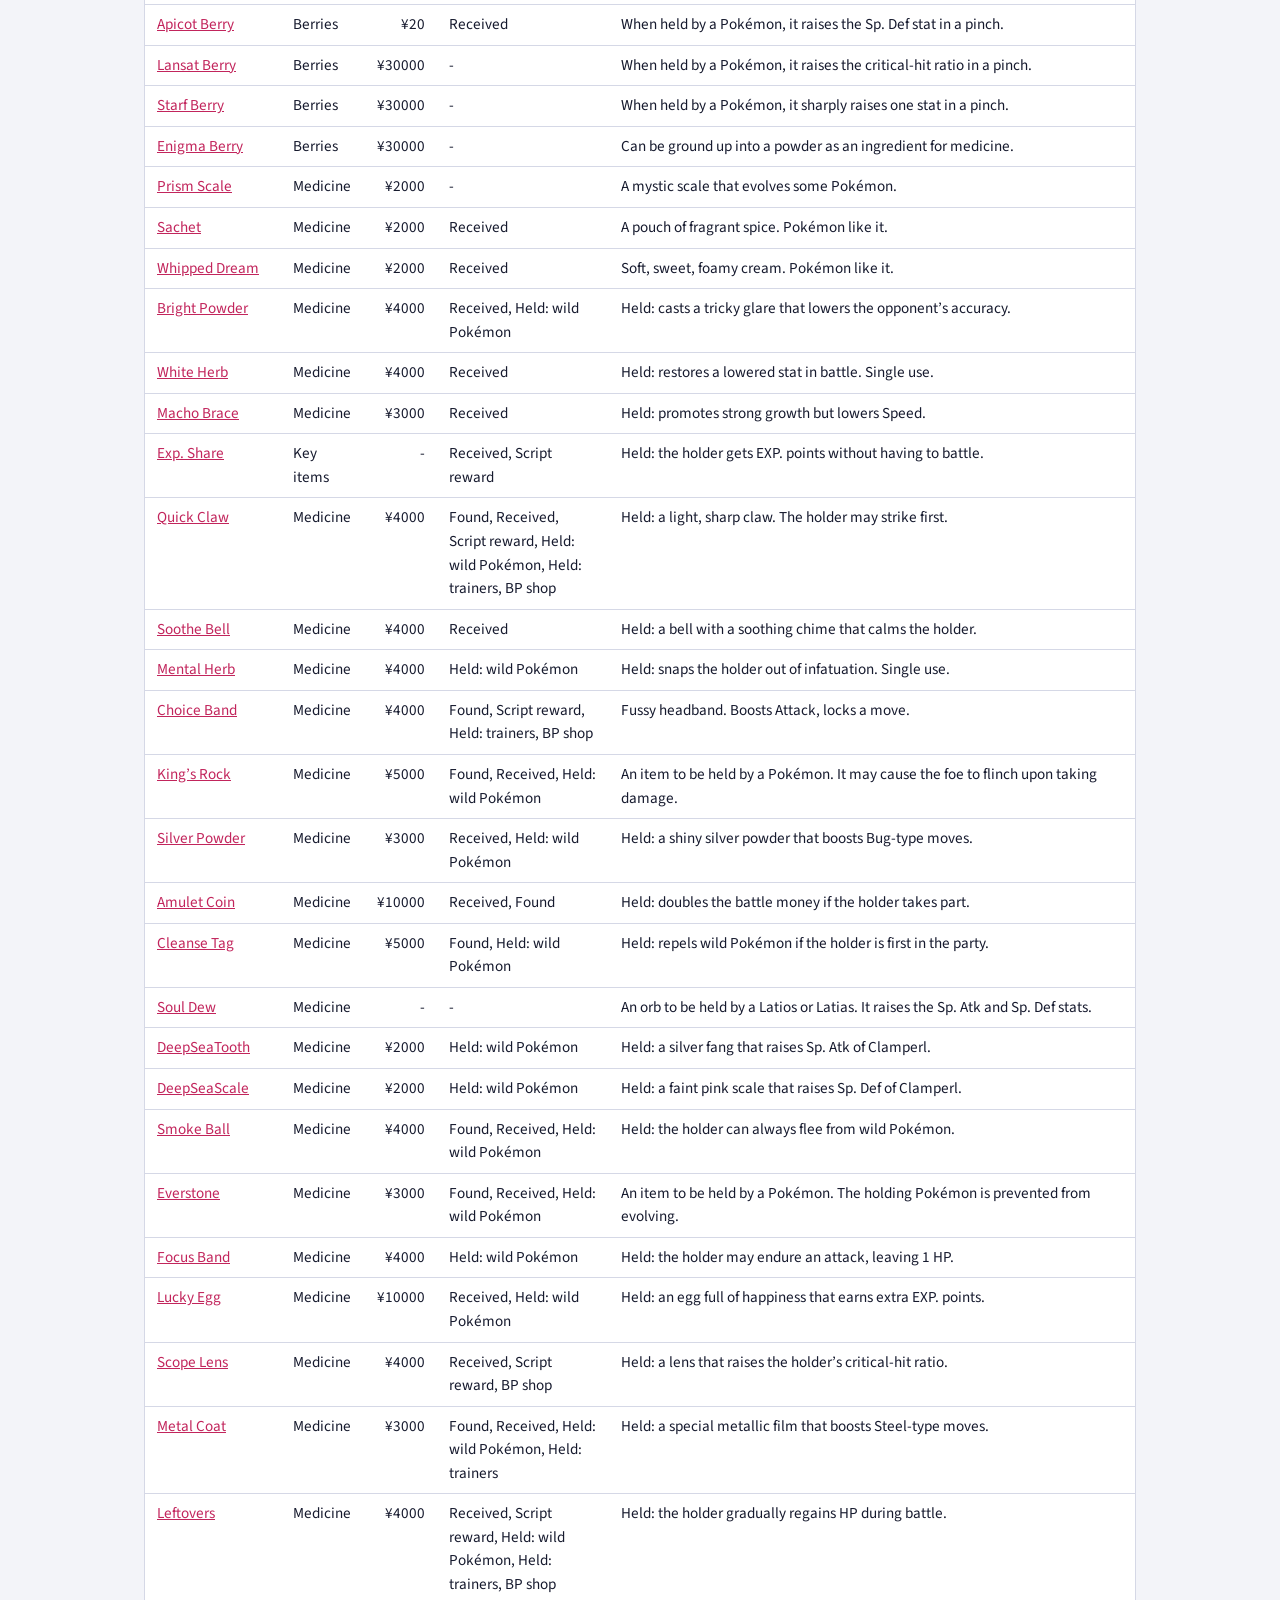
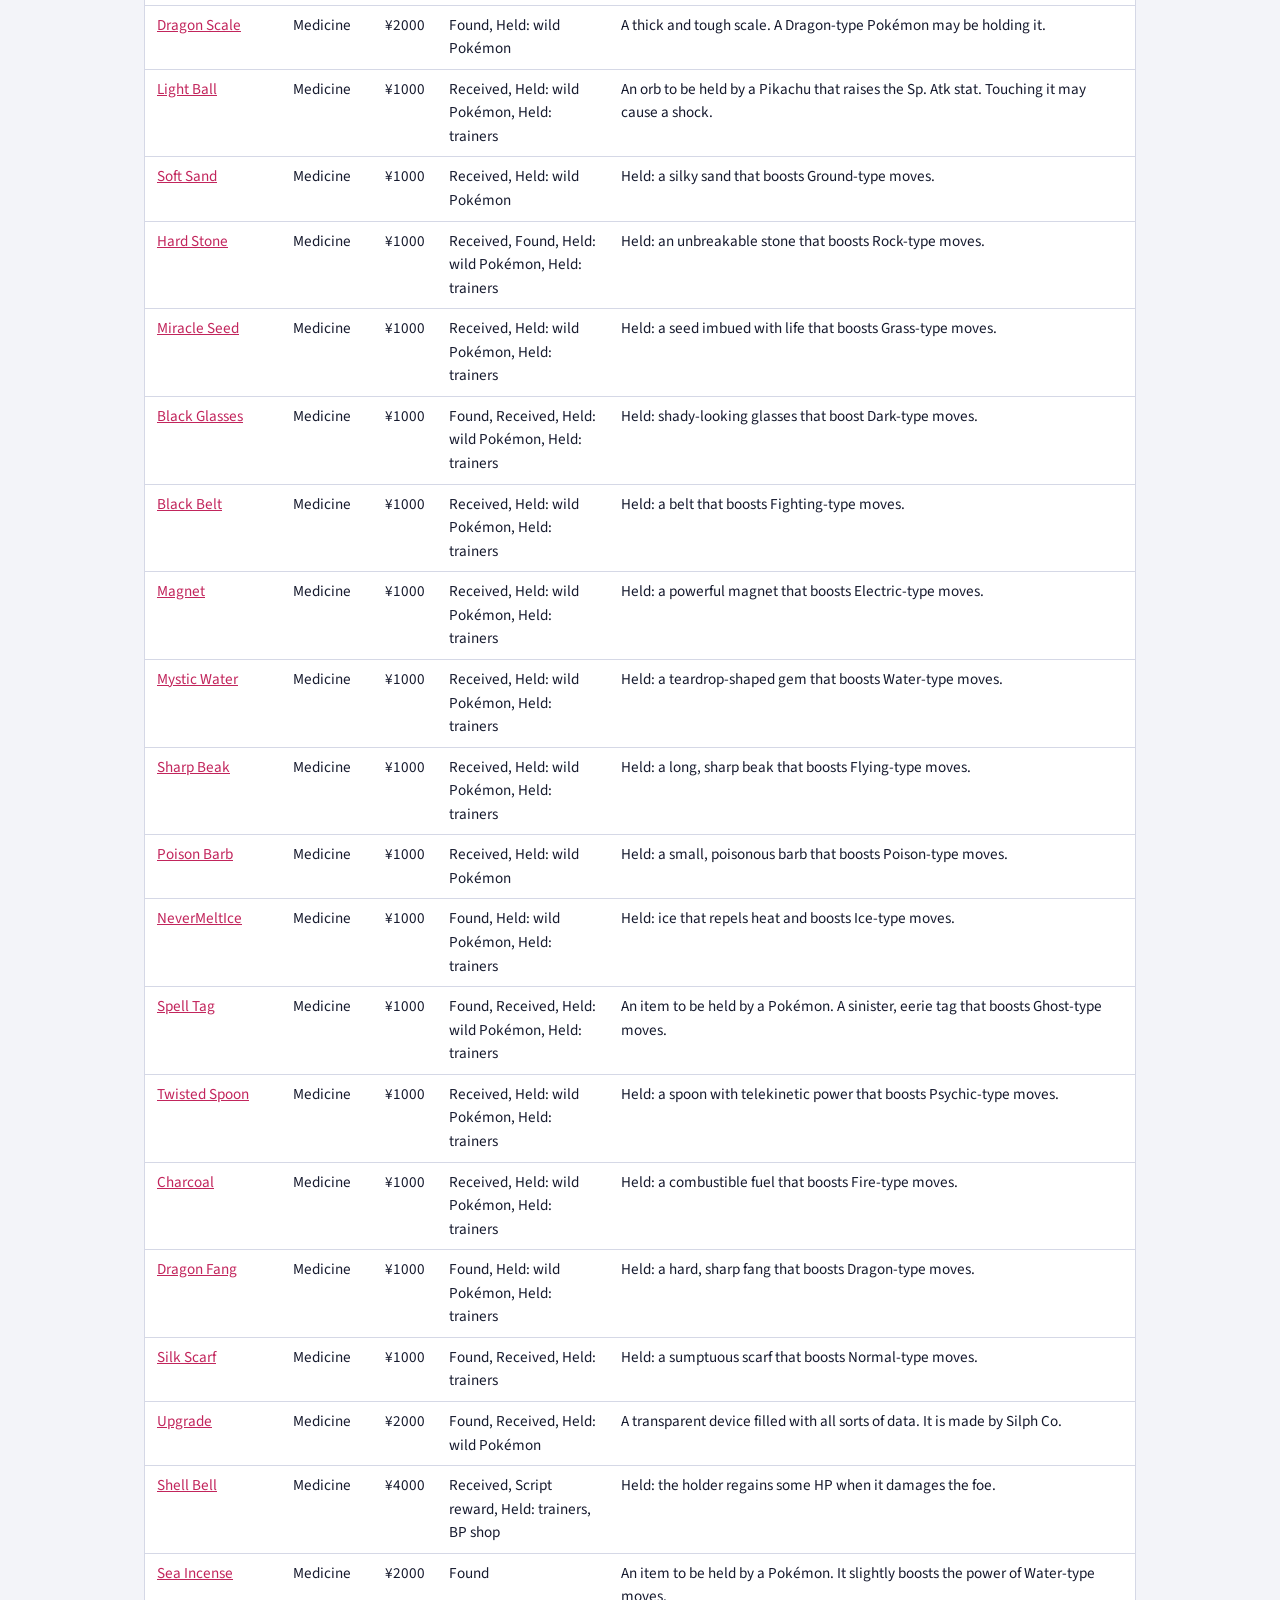
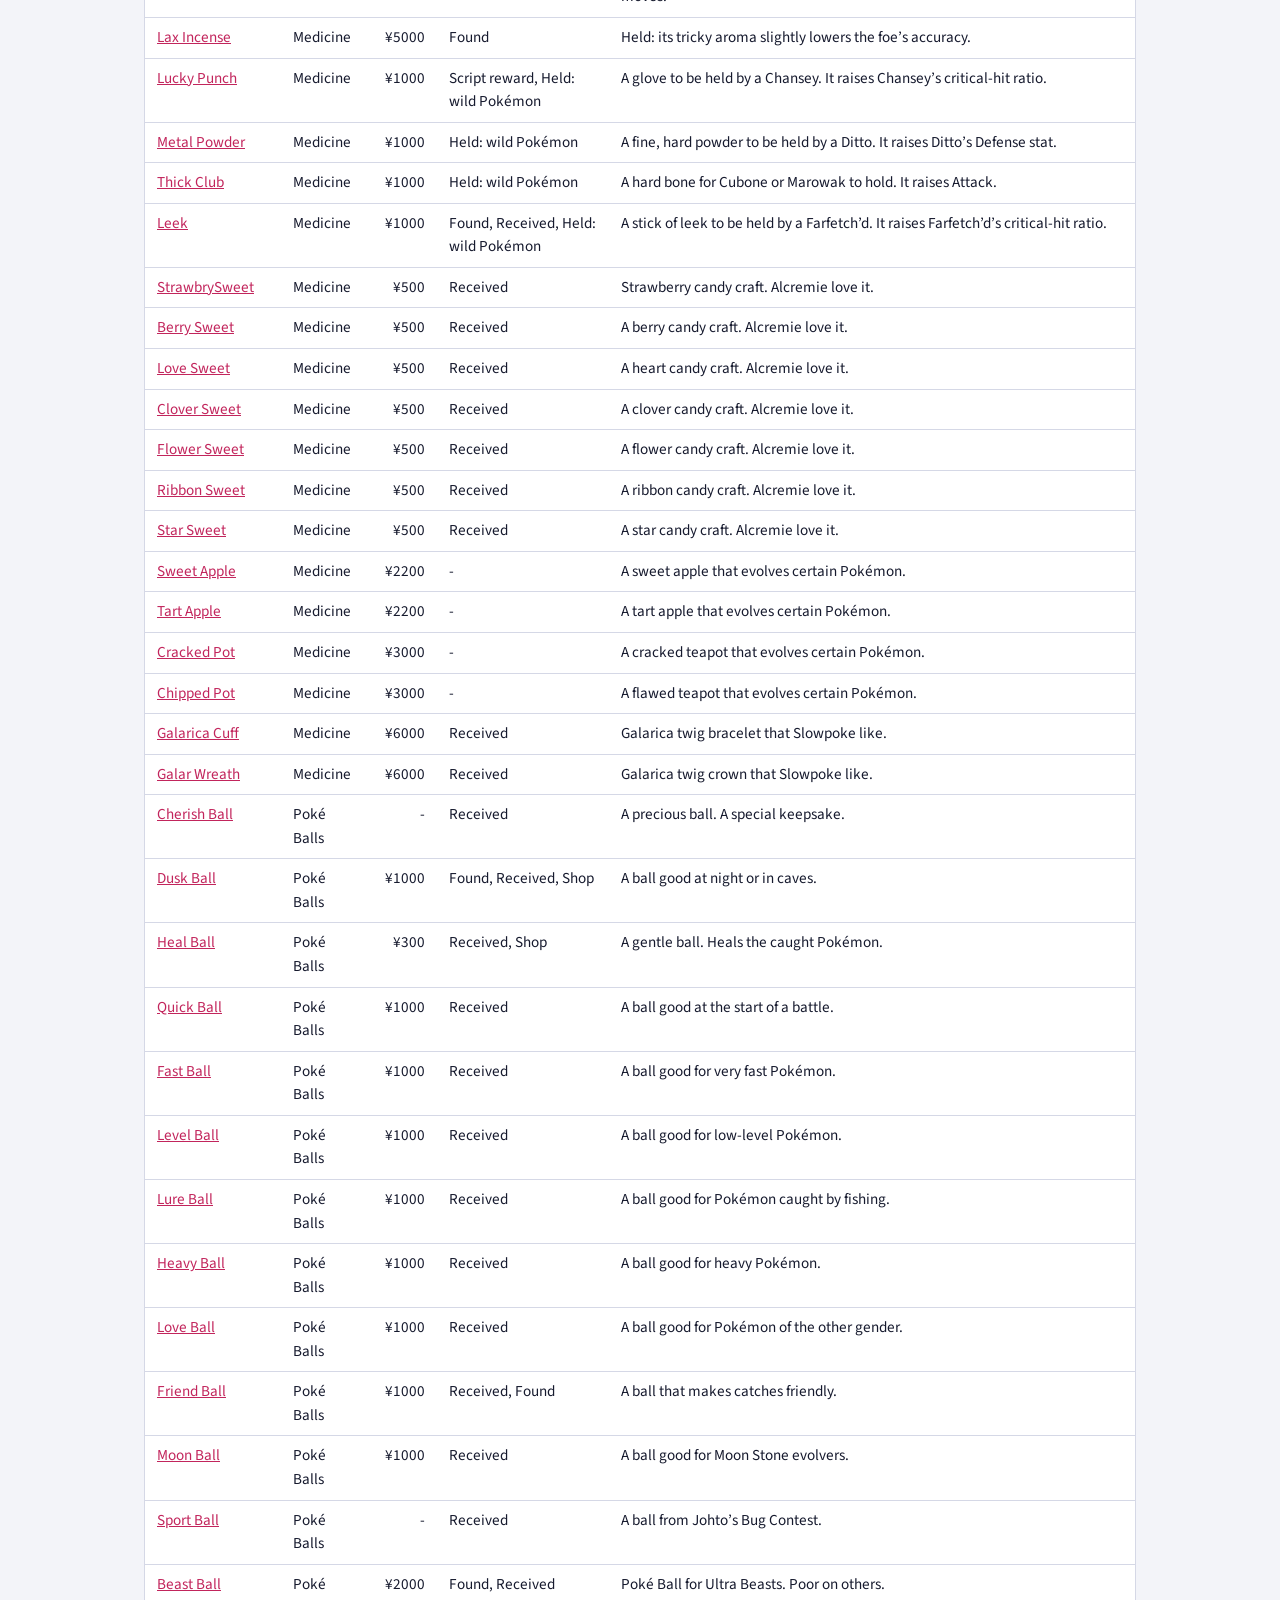
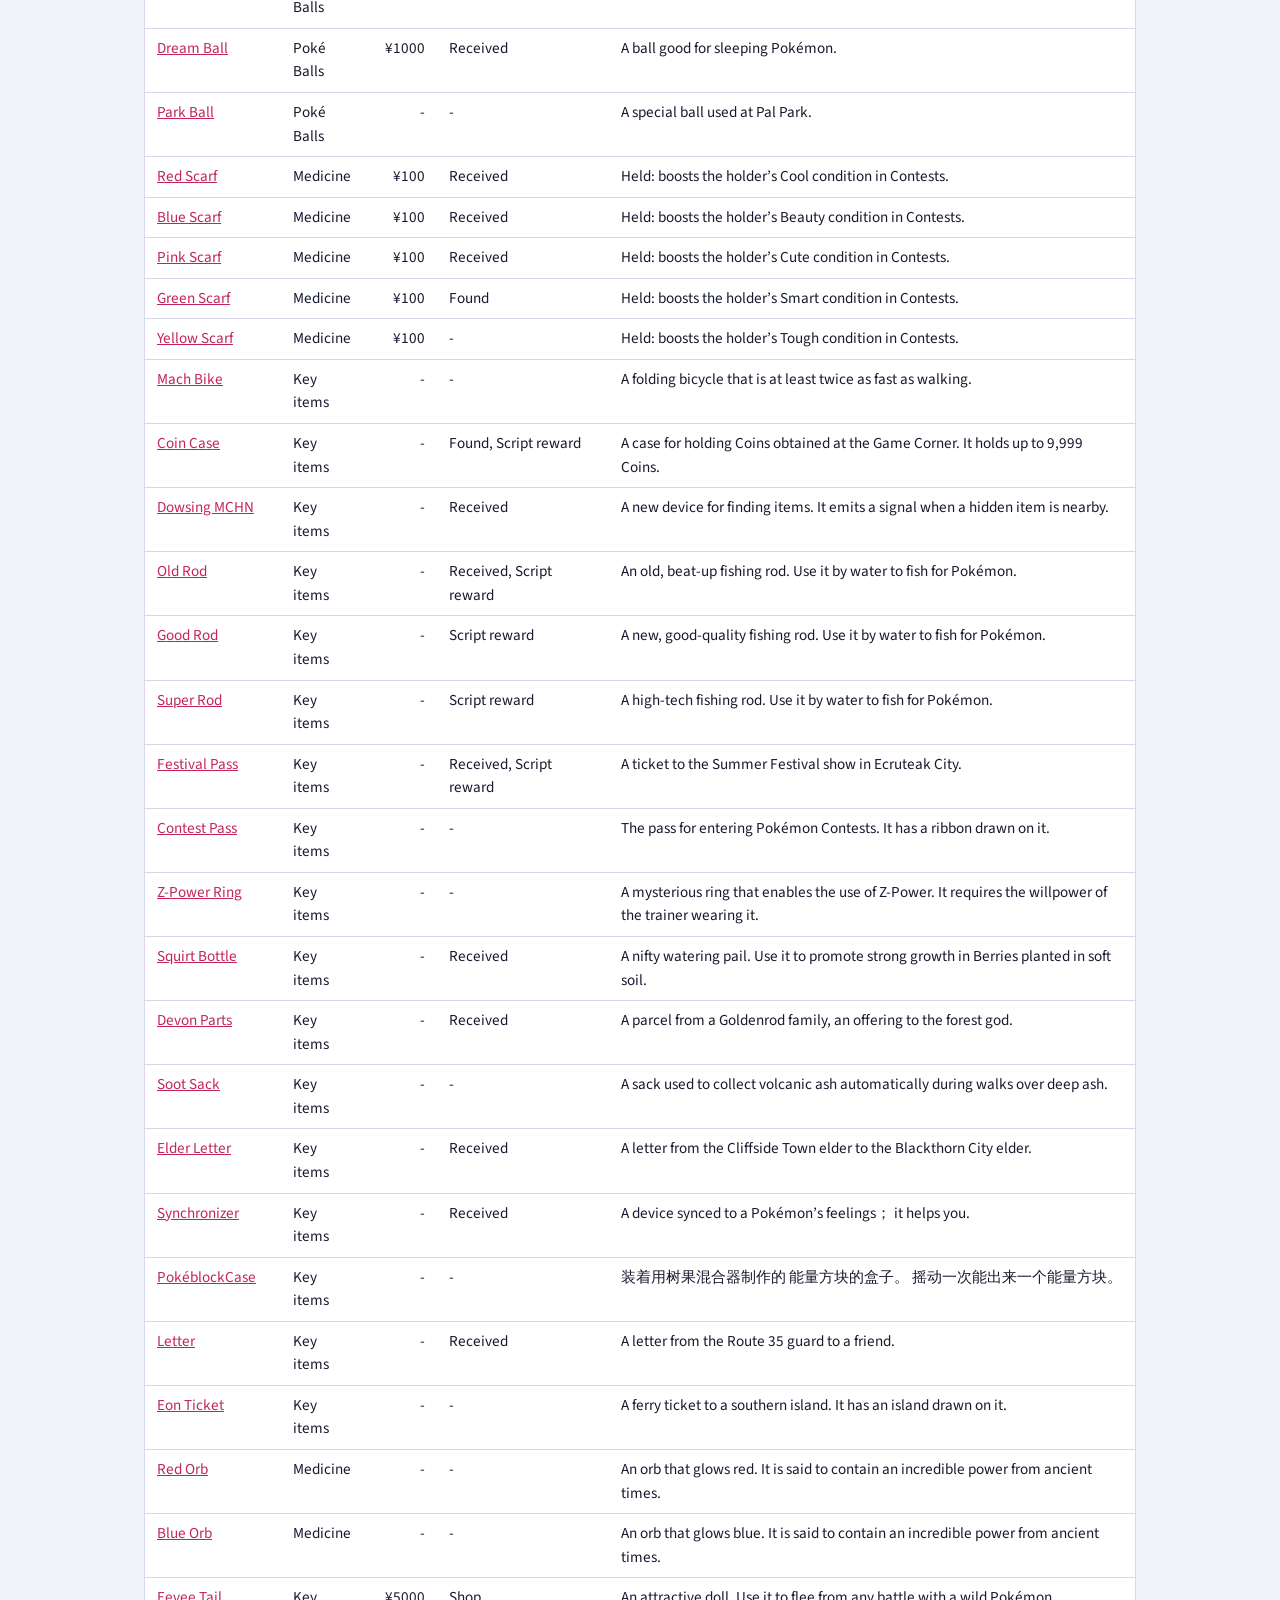
==== commit ea54757d: "docs(guide): item detail pages with sources (pickups, gifts, shops, BP shop, wild and trainer held i" ====
--- a/docs/guide/items.html
+++ b/docs/guide/items.html
@@ -5,5 +5,6 @@
 <link rel="stylesheet" href="guide.css"><script src="guide.js" defer></script></head>
 <body data-title="Items and TMs" data-kicker="Reference" data-lede="Every item with its shop price and description, plus the move each TM and HM teaches." data-view="items">
 <main class="wrap" id="view">
-<p>Search a TM move name to find its number. Prices are the buy price; items that cannot be bought show a dash.</p>
+<p>Search by item, TM move or place name. Select an item for every source the ROM shows: item balls, gifts and quest rewards, shop stock, Frontier BP prices, wild Pokémon that hold it and trainers that carry it.</p>
+<div class="box warn"><b class="lab">How complete this is</b><p>Sources are read from the game's scripts, shop lists and held-item tables. A location appears only when it could be pinned to one or two maps, so some gifts say &ldquo;location not determined&rdquo;. Items given by the game's native code, or handed out by scripts that pick the item at run time, are not listed. Map names are the game's own area names, with the map id in brackets where floors share a name; a few hack maps reuse a vanilla name.</p></div>
 </main></body></html>
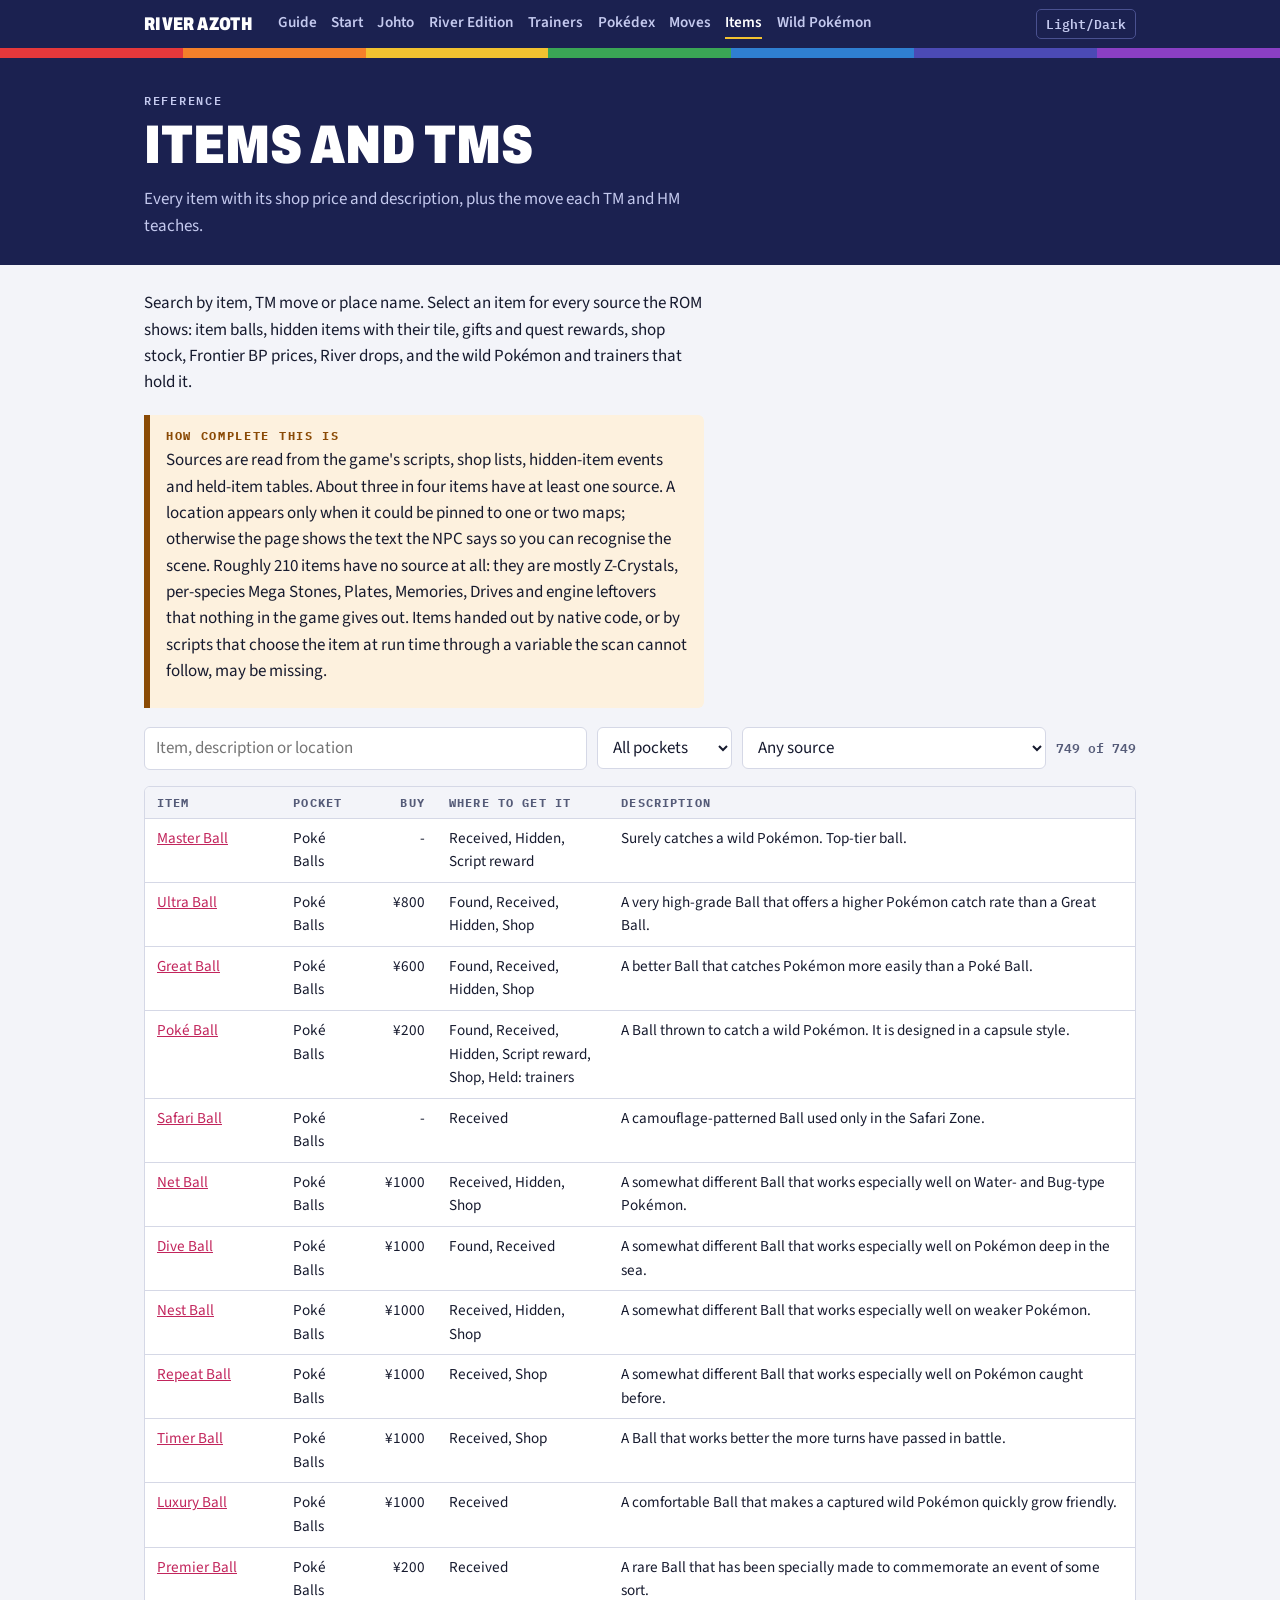
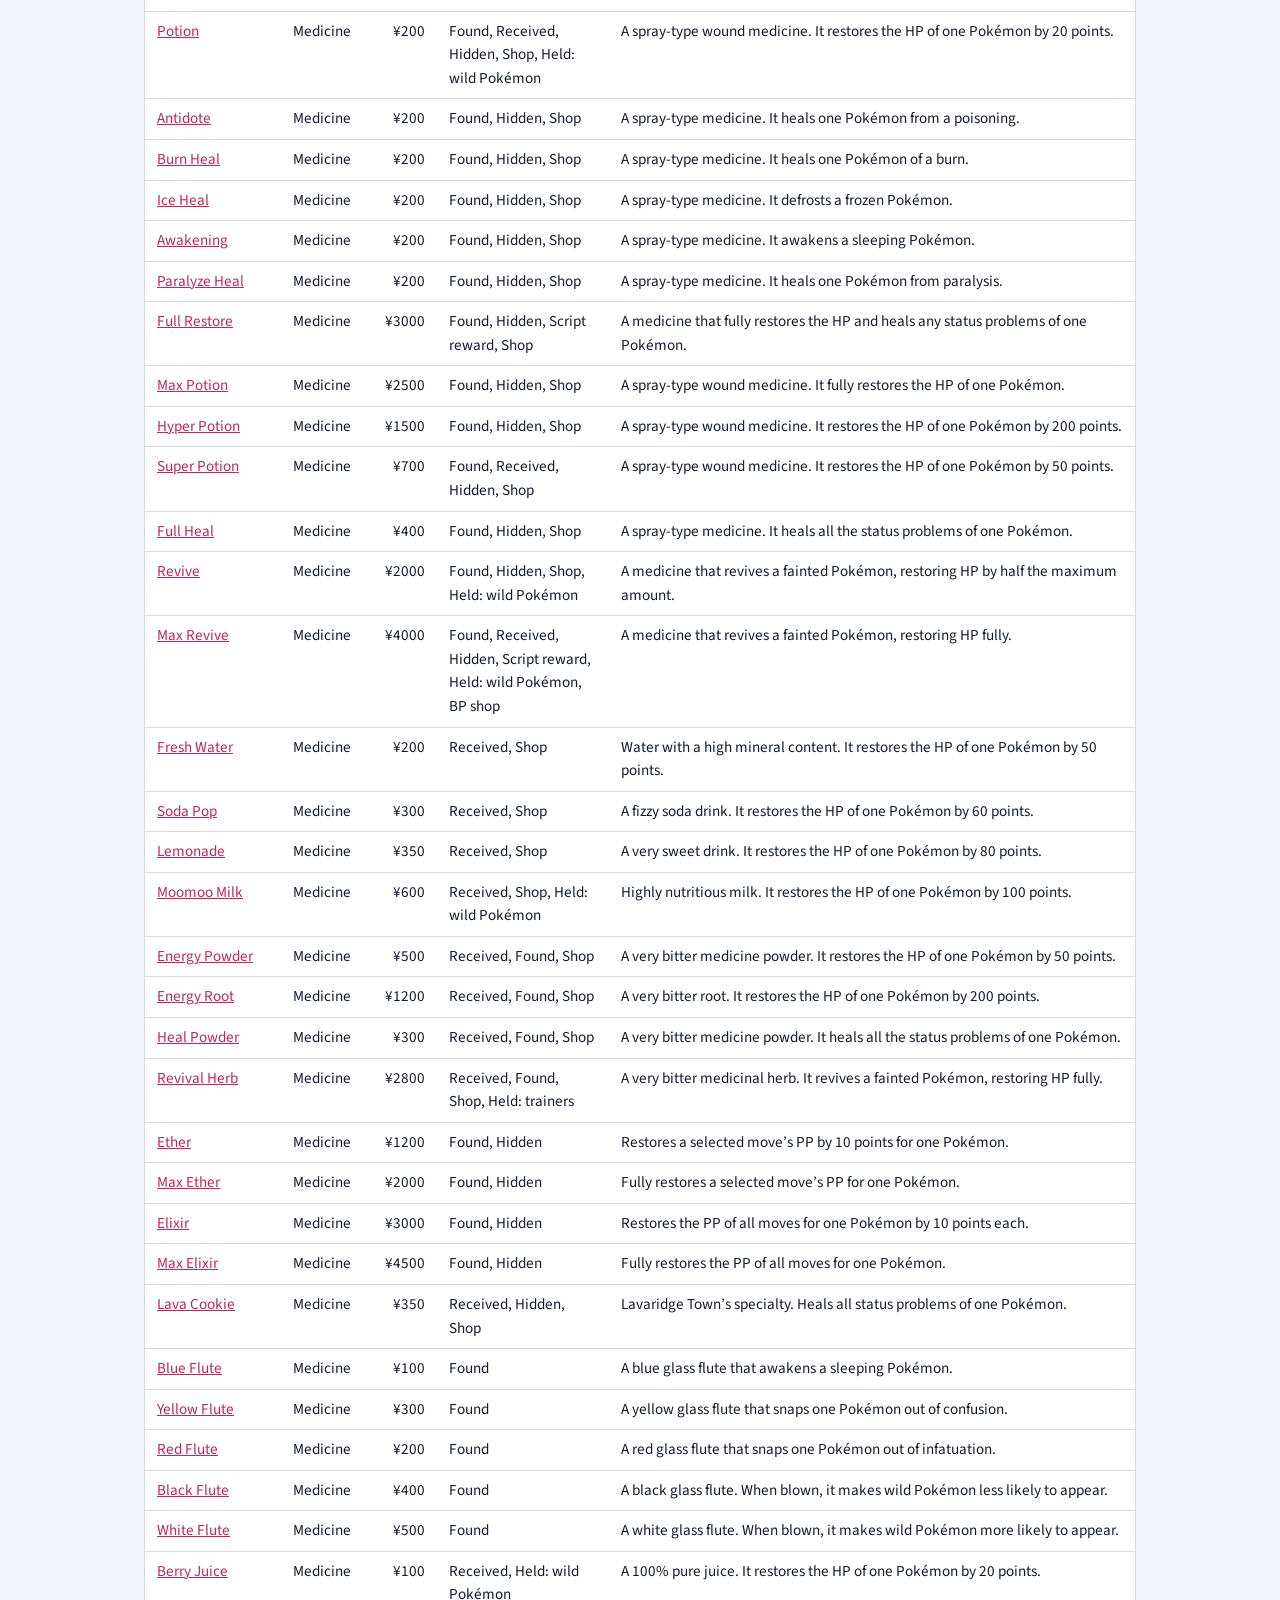
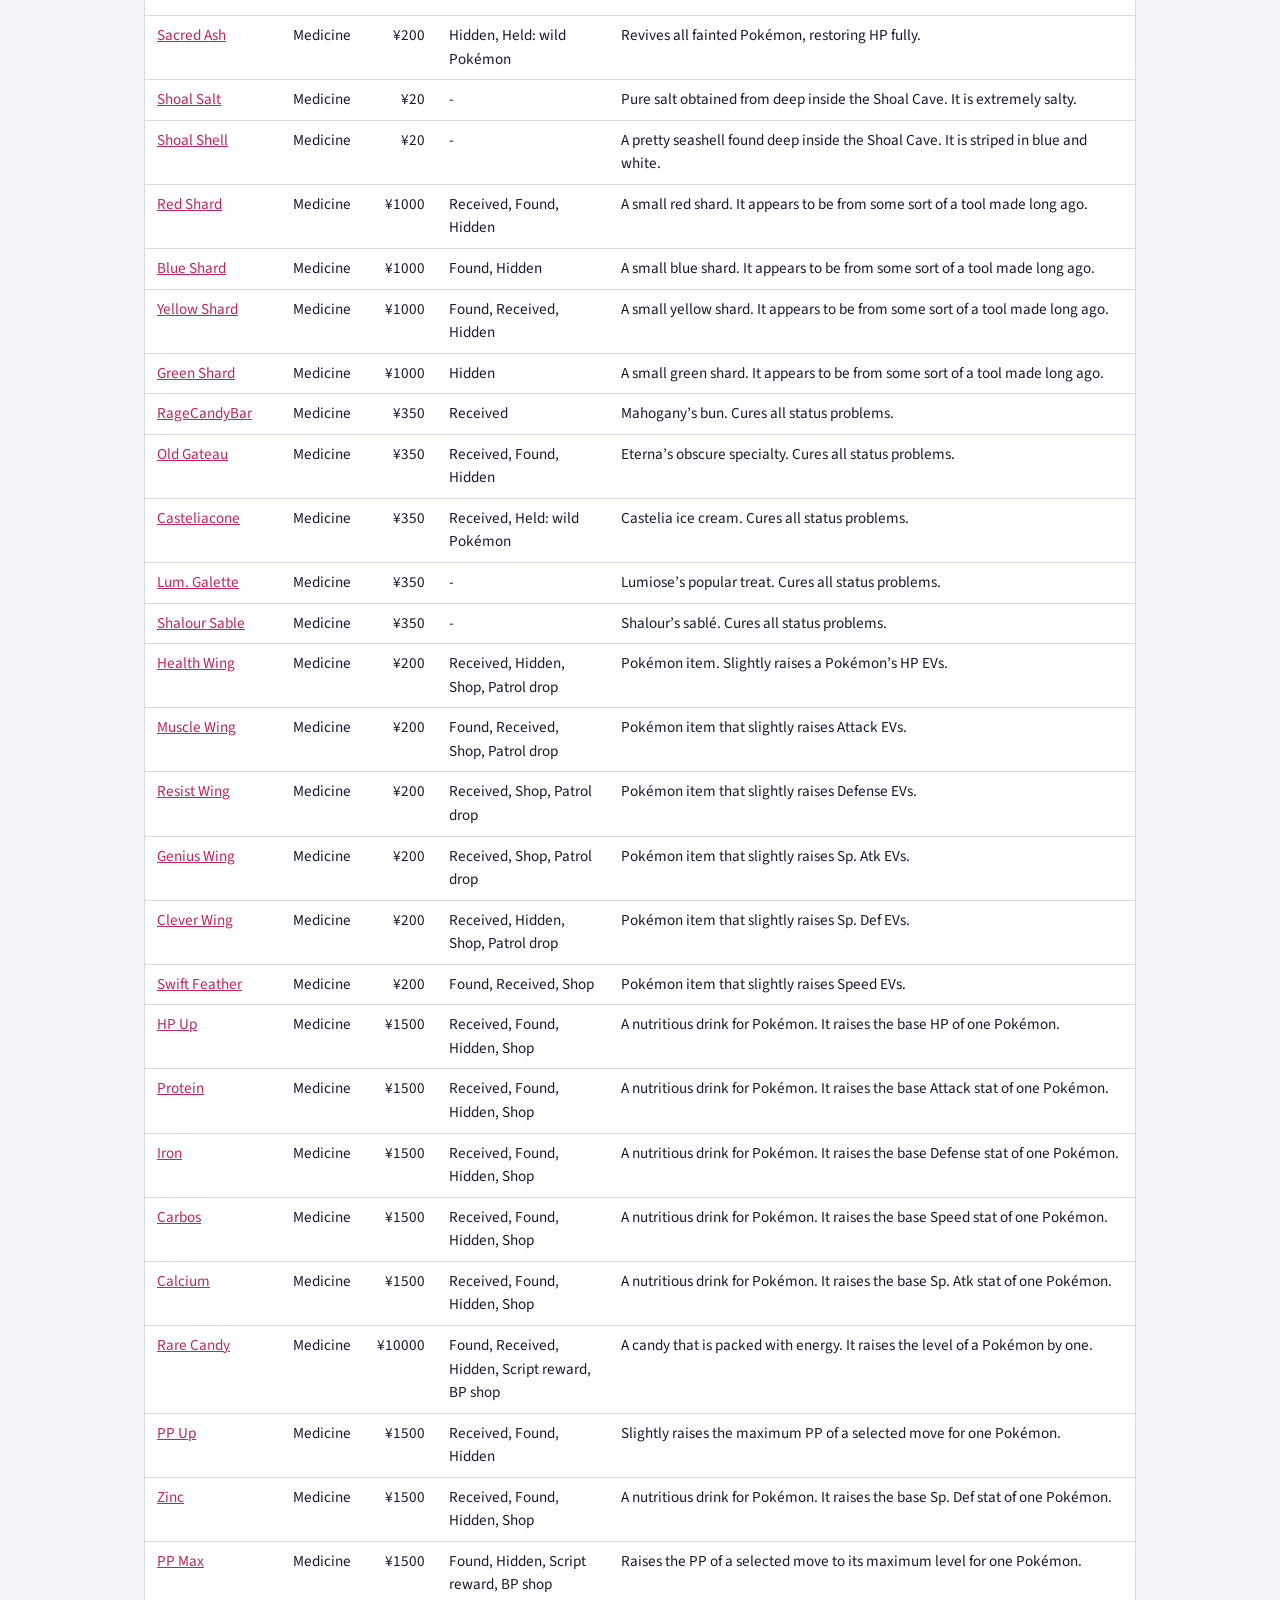
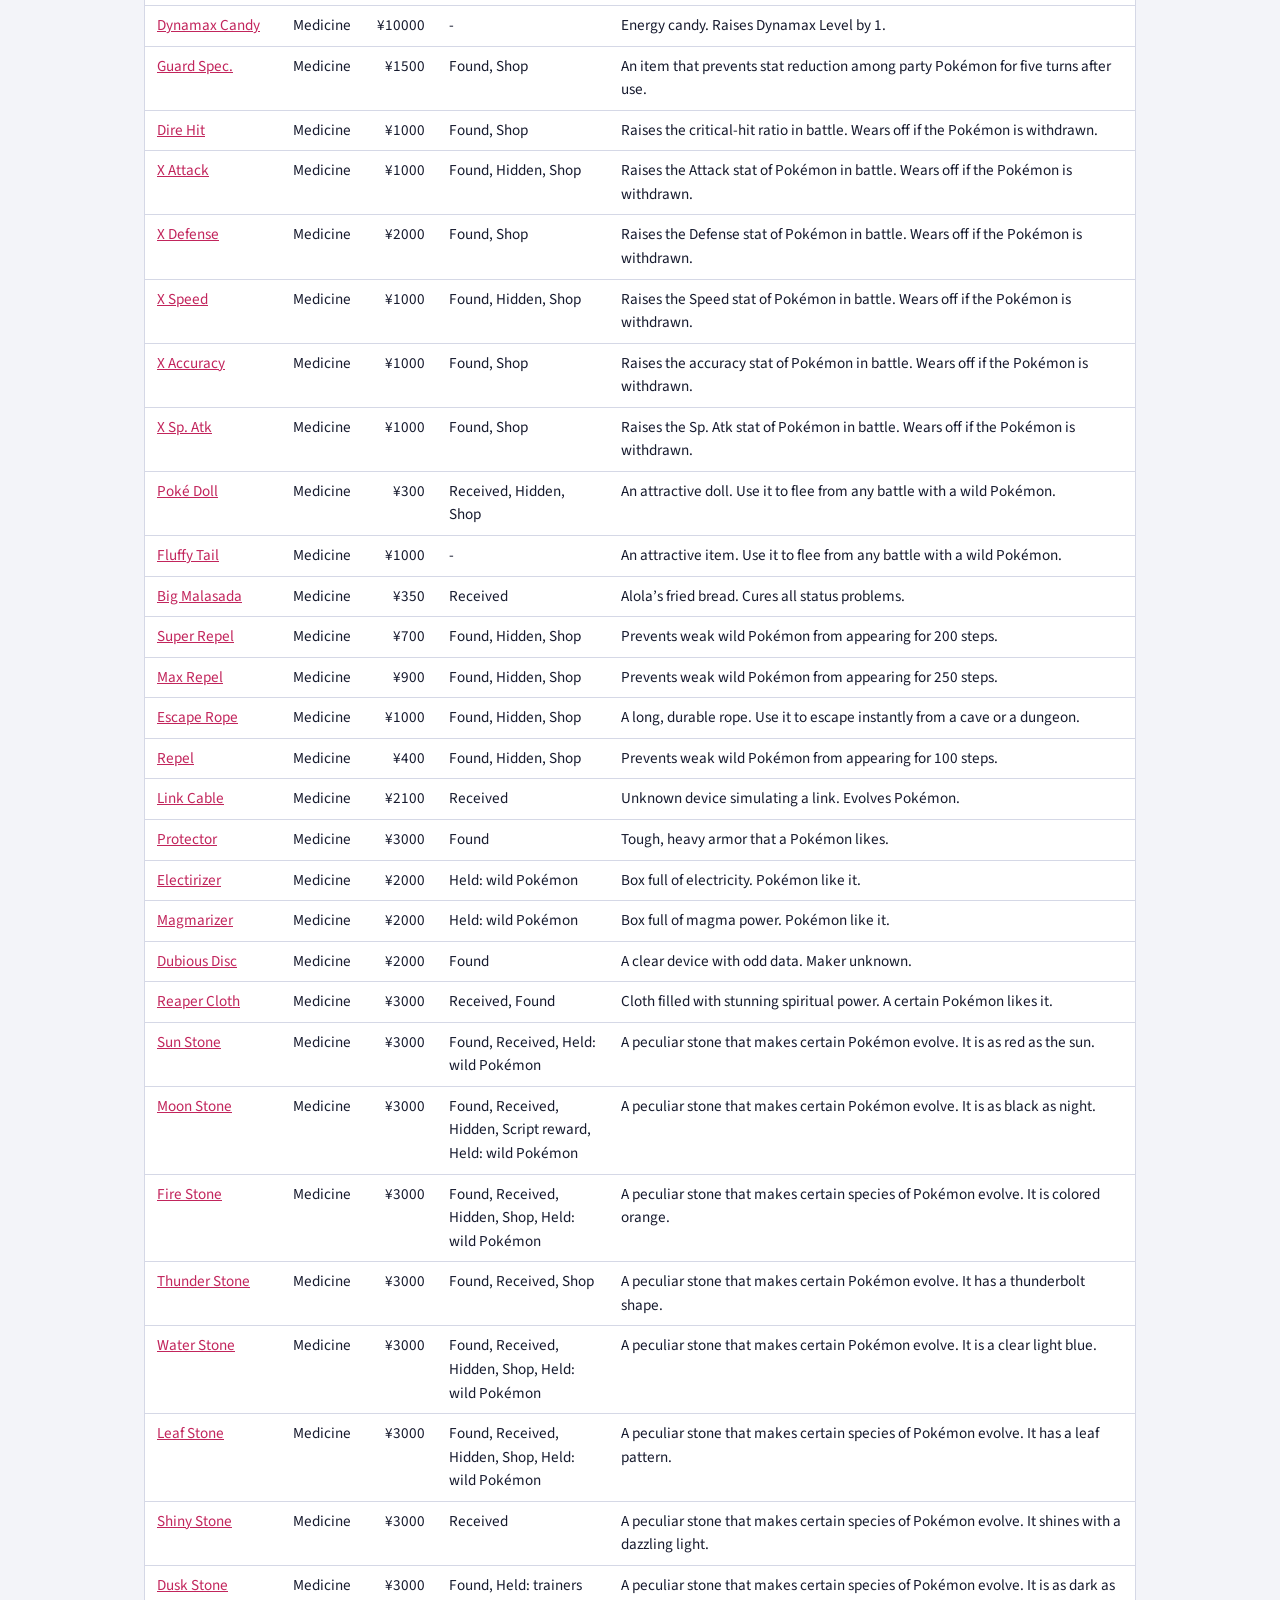
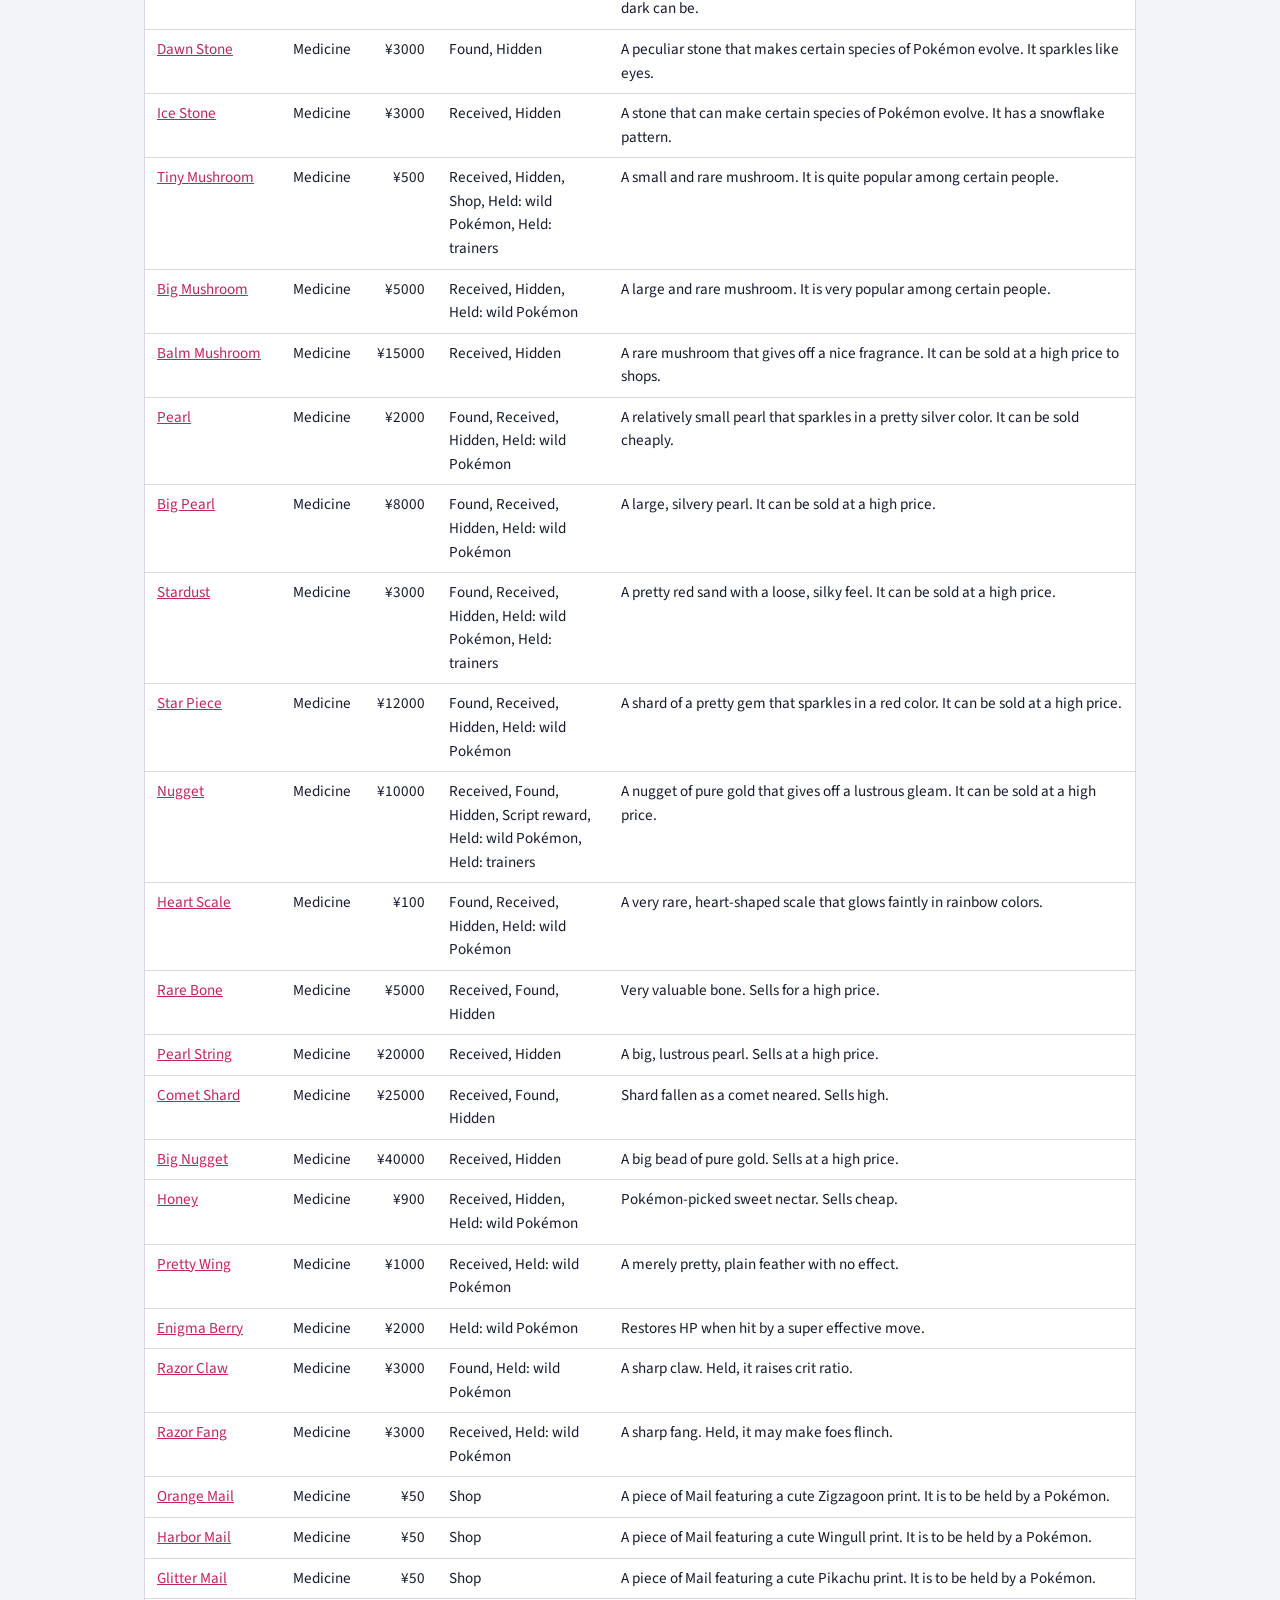
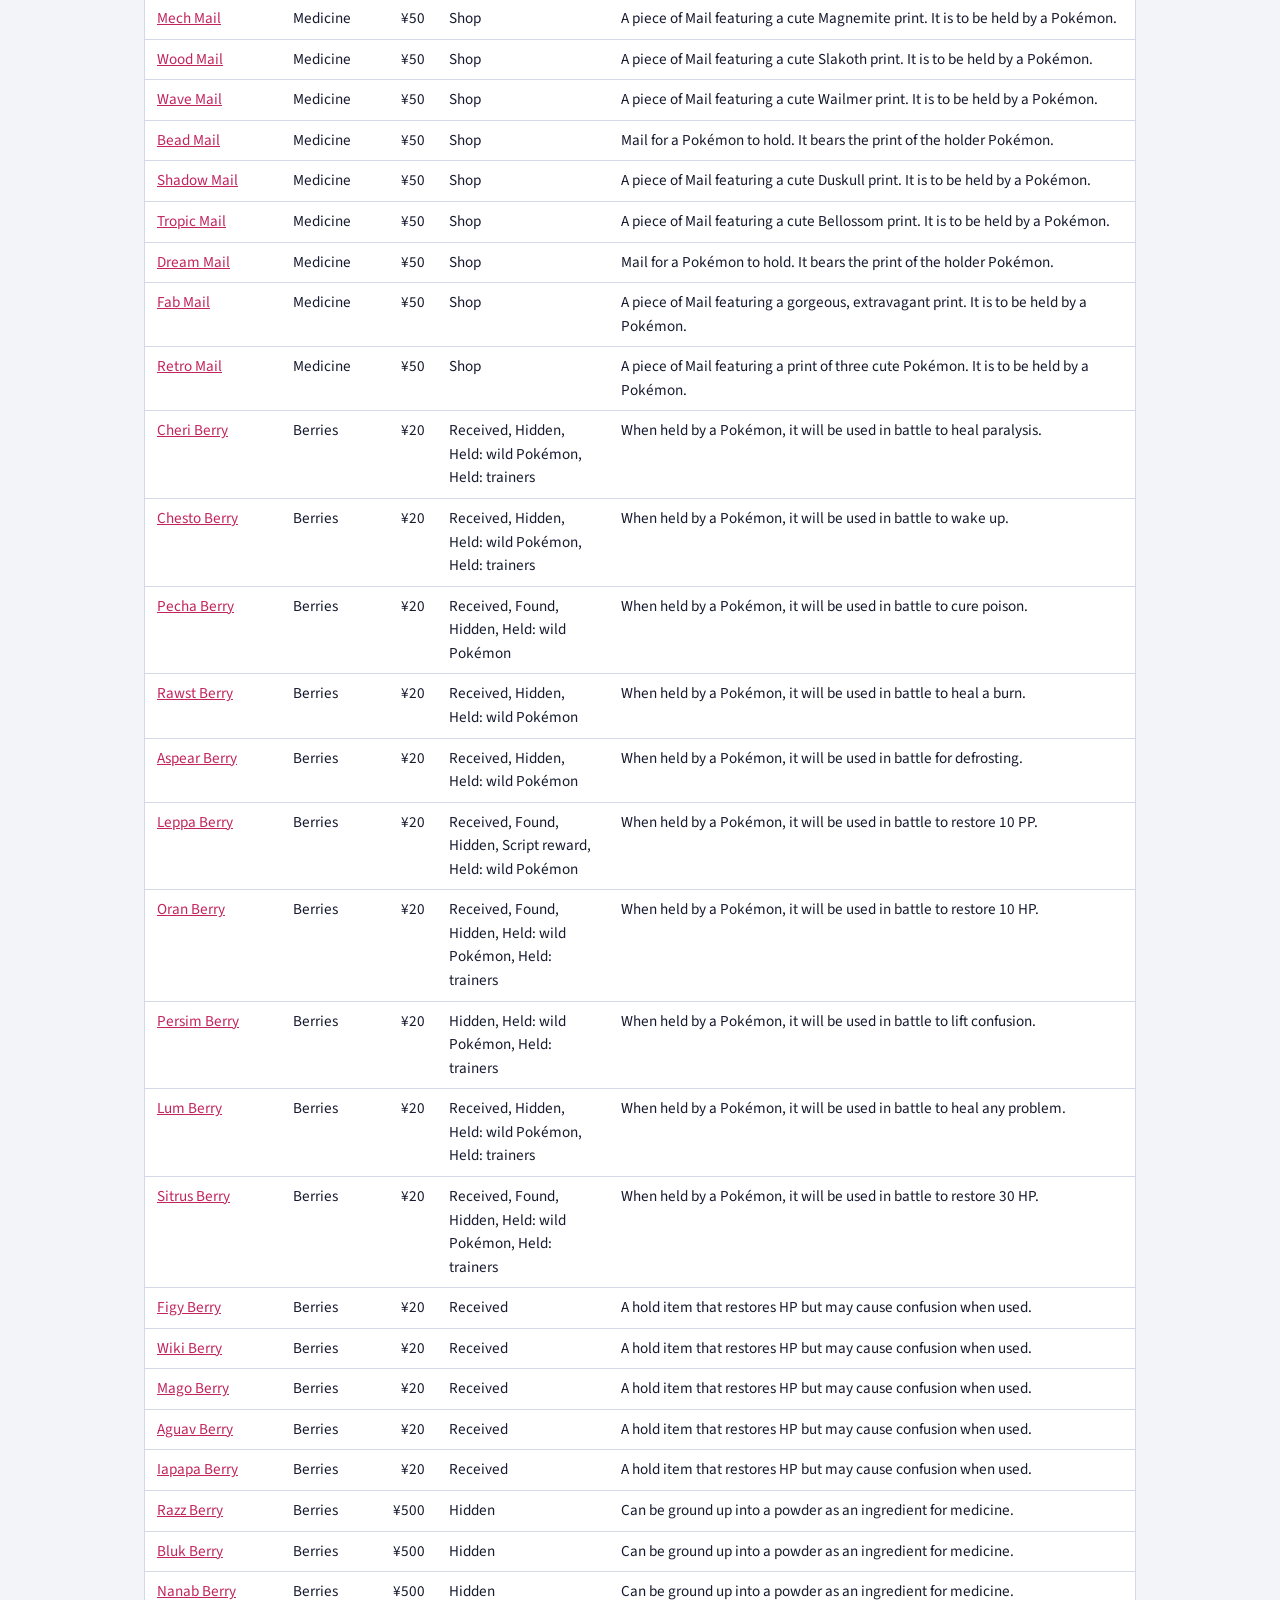
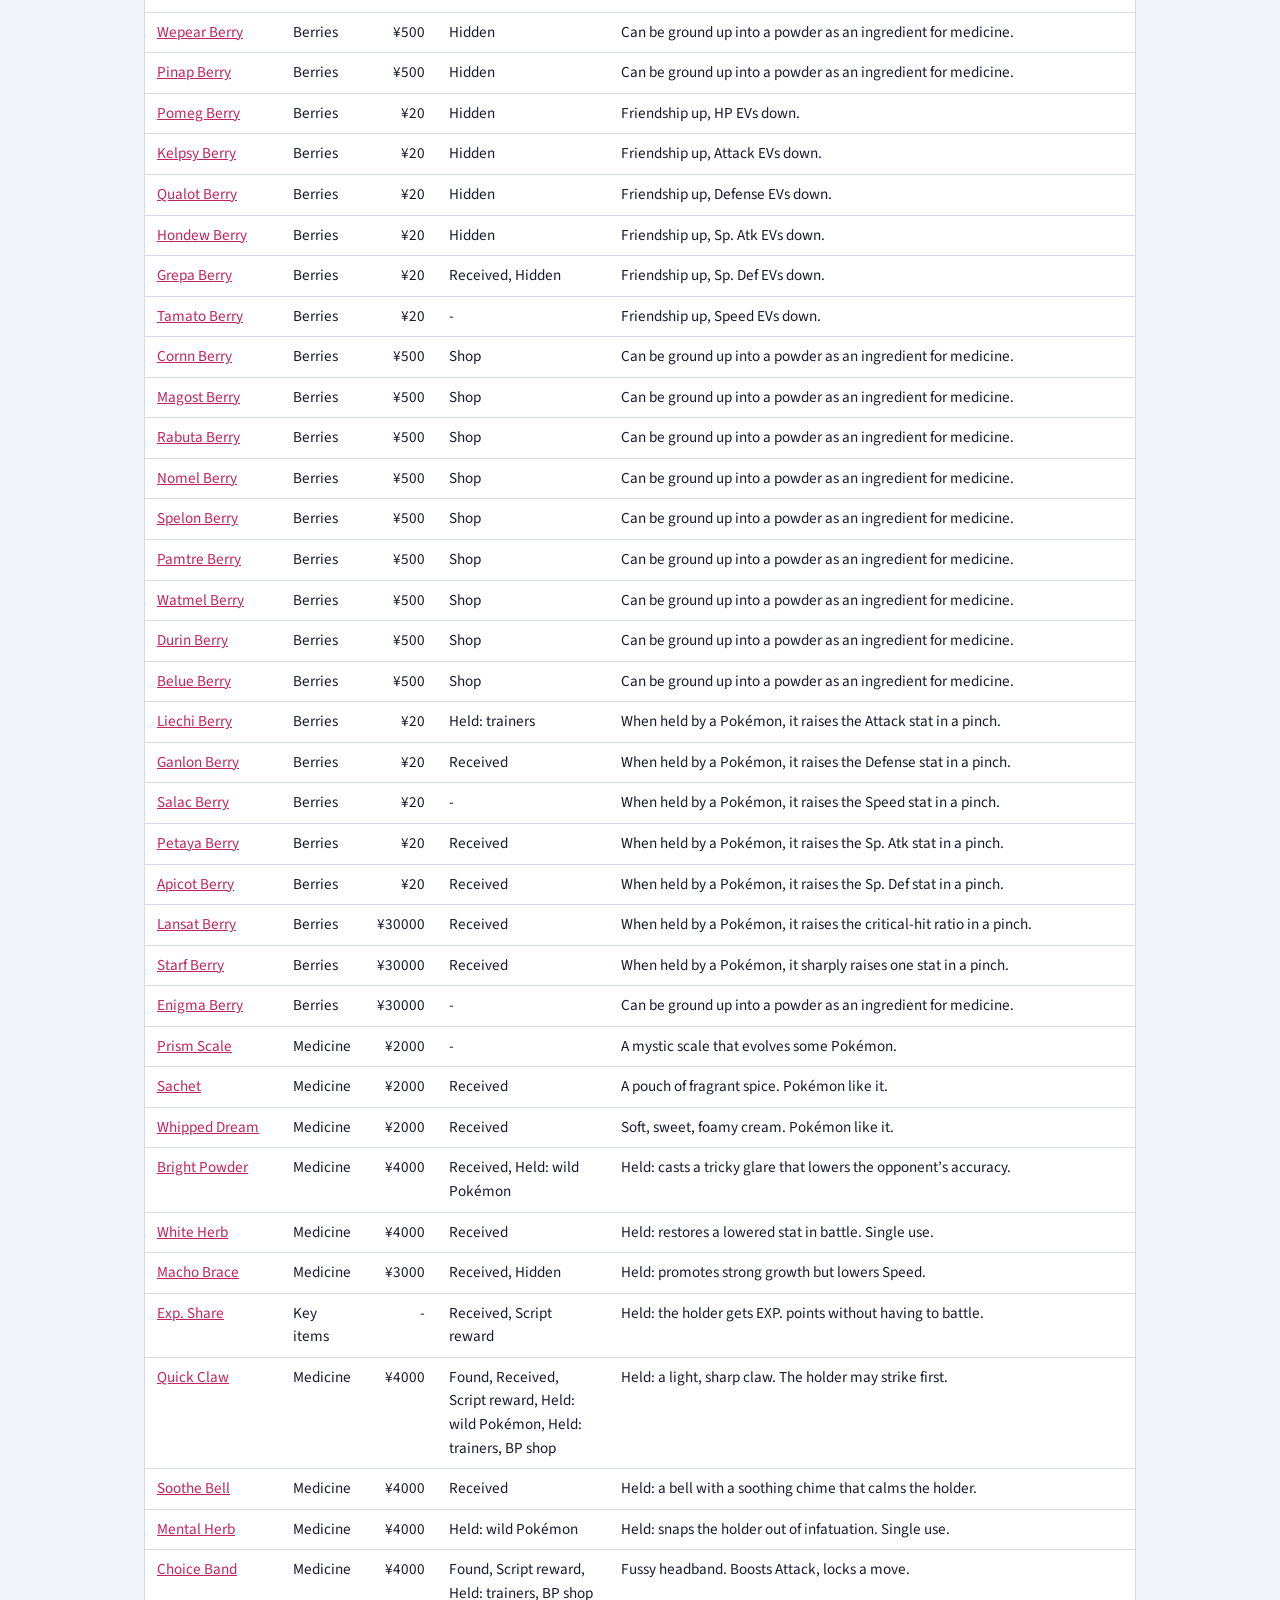
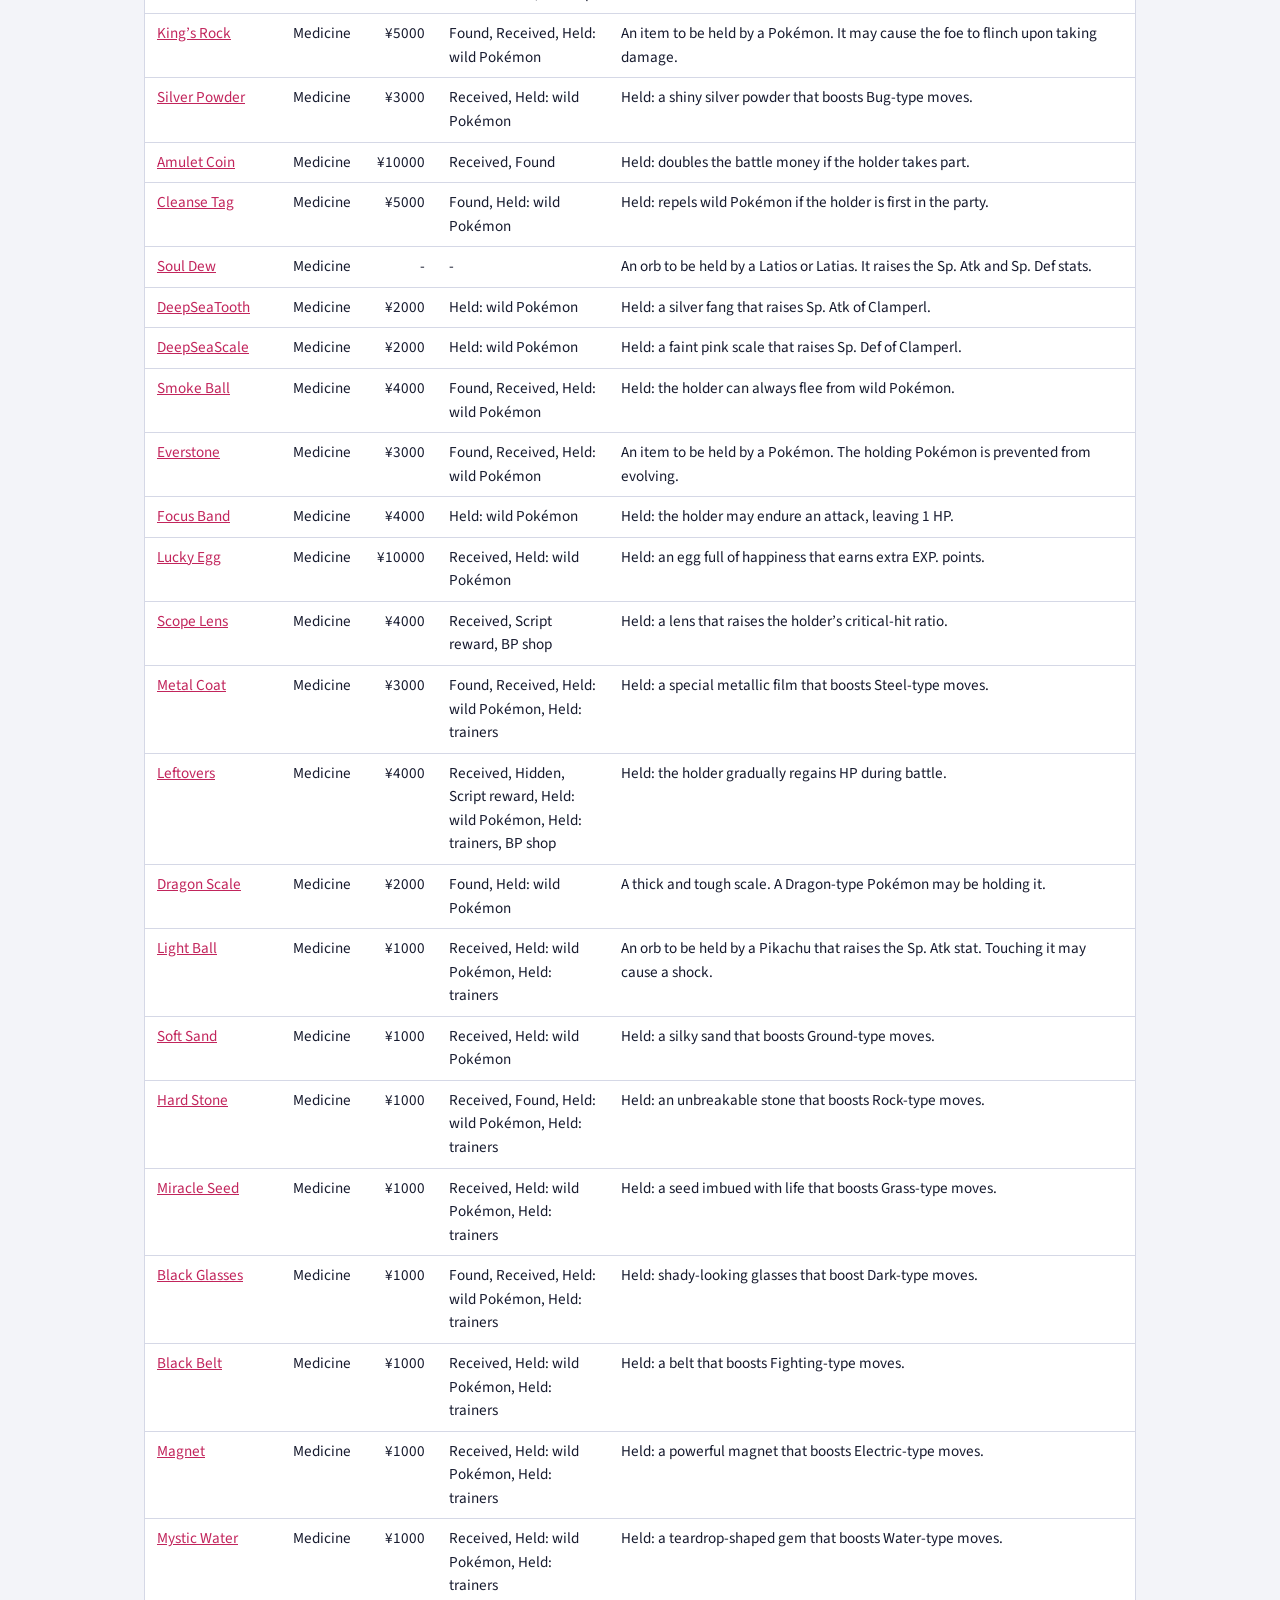
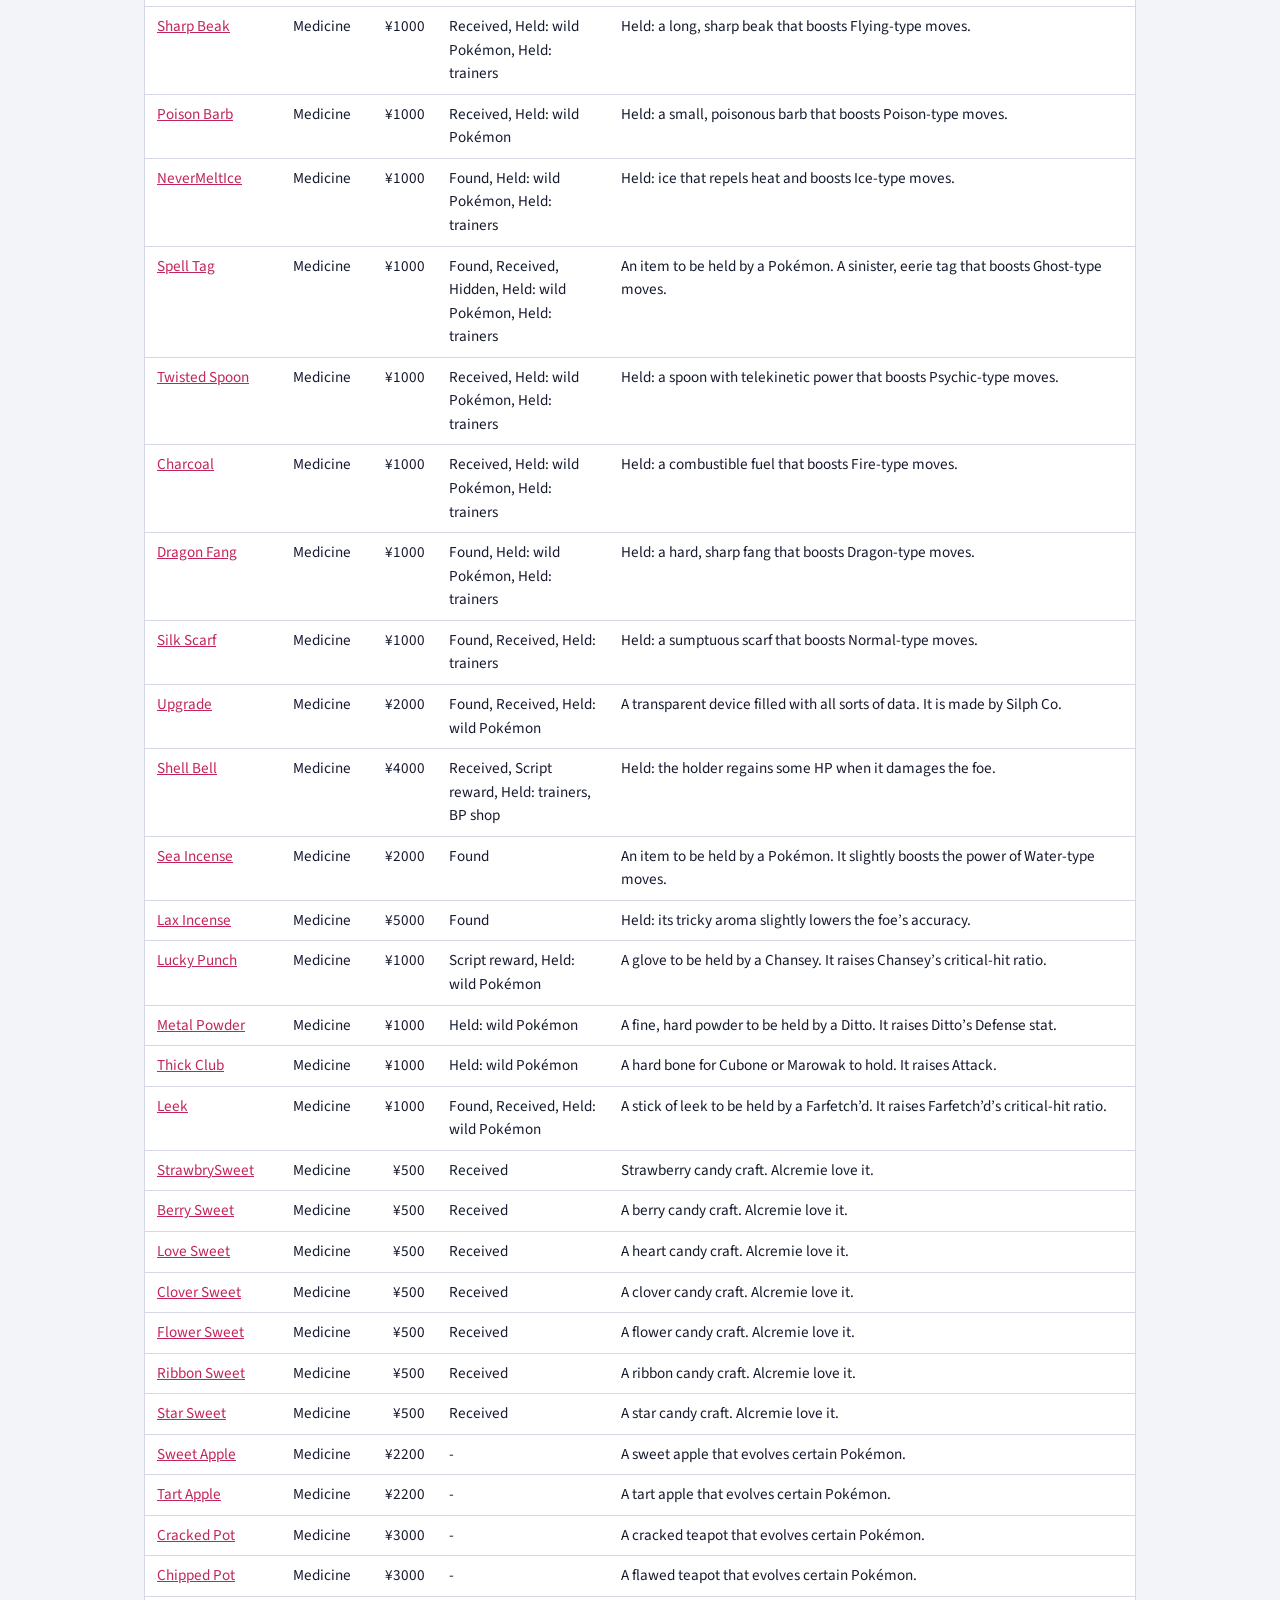
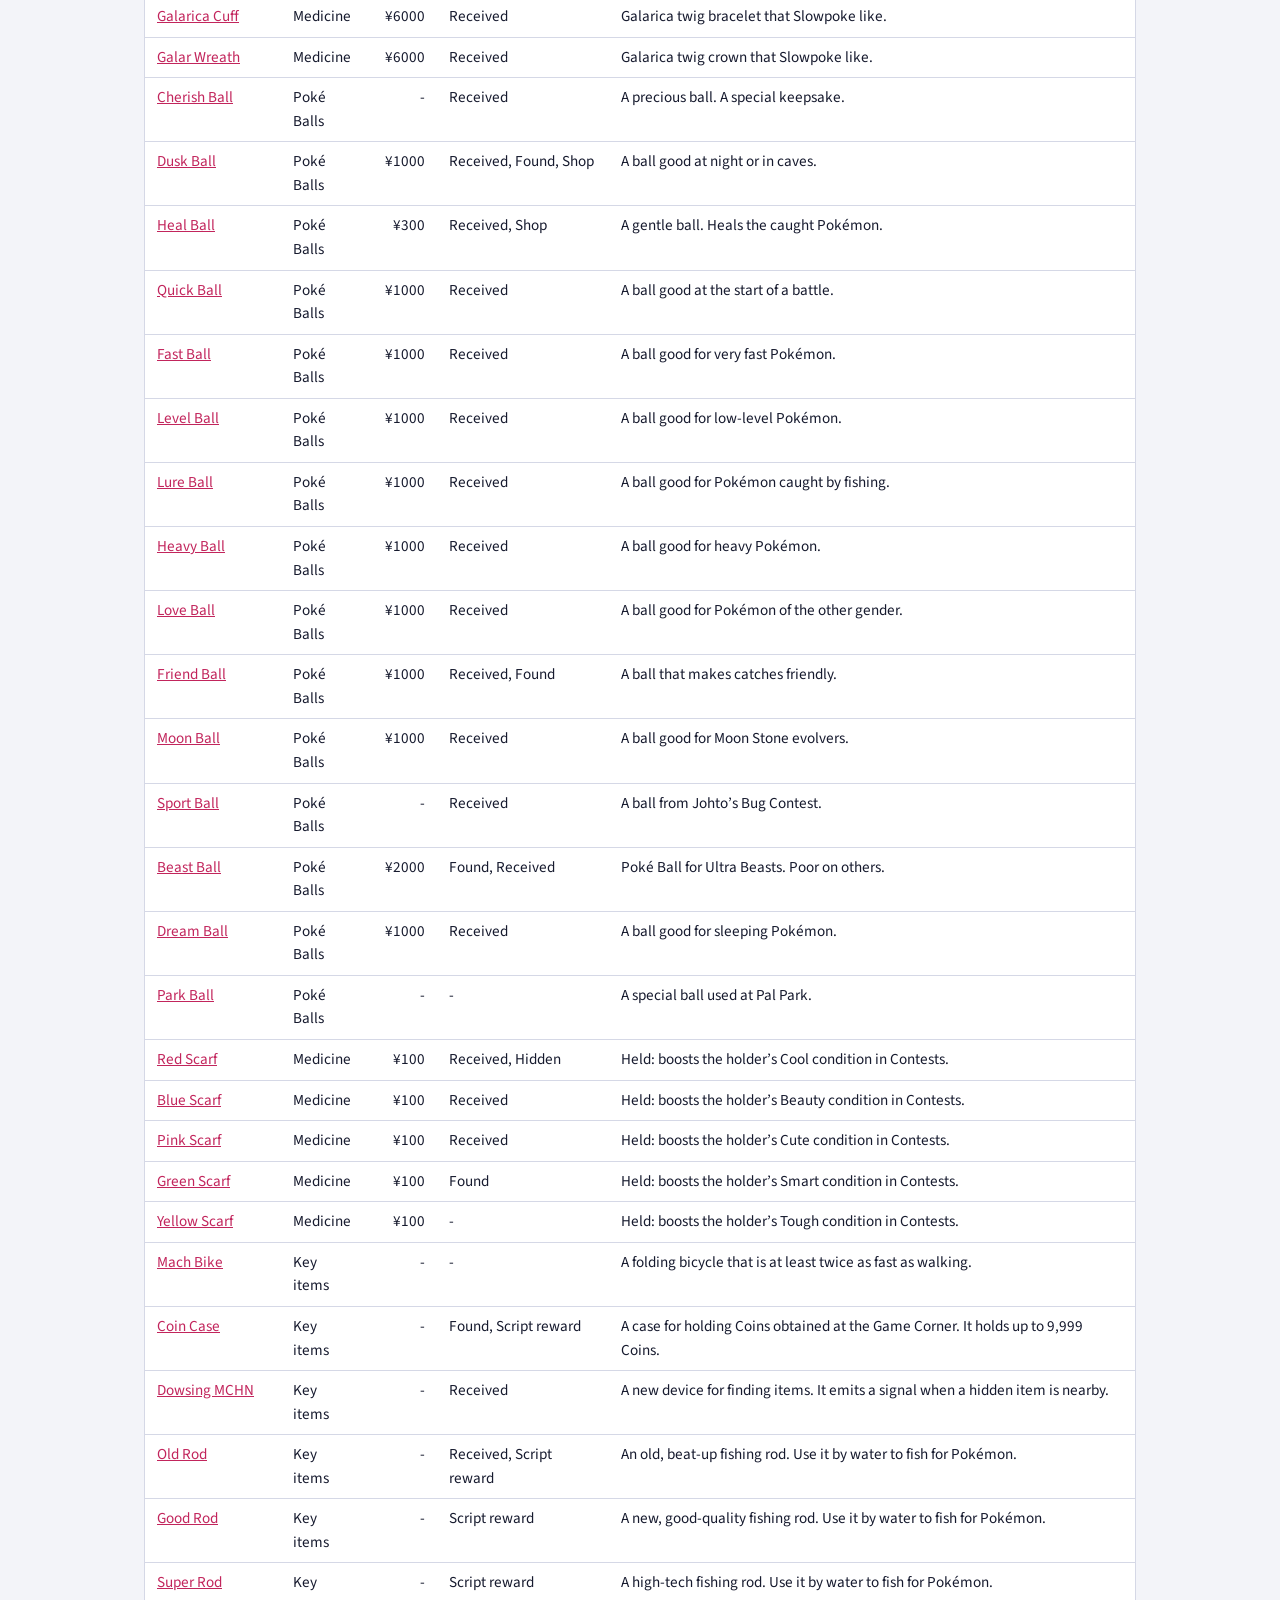
==== commit 56abfa3a: "docs(guide): more item sources (hidden items, variable-based gifts, nearby text, River drops) Co-Aut" ====
--- a/docs/guide/items.html
+++ b/docs/guide/items.html
@@ -5,6 +5,6 @@
 <link rel="stylesheet" href="guide.css"><script src="guide.js" defer></script></head>
 <body data-title="Items and TMs" data-kicker="Reference" data-lede="Every item with its shop price and description, plus the move each TM and HM teaches." data-view="items">
 <main class="wrap" id="view">
-<p>Search by item, TM move or place name. Select an item for every source the ROM shows: item balls, gifts and quest rewards, shop stock, Frontier BP prices, wild Pokémon that hold it and trainers that carry it.</p>
-<div class="box warn"><b class="lab">How complete this is</b><p>Sources are read from the game's scripts, shop lists and held-item tables. A location appears only when it could be pinned to one or two maps, so some gifts say &ldquo;location not determined&rdquo;. Items given by the game's native code, or handed out by scripts that pick the item at run time, are not listed. Map names are the game's own area names, with the map id in brackets where floors share a name; a few hack maps reuse a vanilla name.</p></div>
+<p>Search by item, TM move or place name. Select an item for every source the ROM shows: item balls, hidden items with their tile, gifts and quest rewards, shop stock, Frontier BP prices, River drops, and the wild Pokémon and trainers that hold it.</p>
+<div class="box warn"><b class="lab">How complete this is</b><p>Sources are read from the game's scripts, shop lists, hidden-item events and held-item tables. About three in four items have at least one source. A location appears only when it could be pinned to one or two maps; otherwise the page shows the text the NPC says so you can recognise the scene. Roughly 210 items have no source at all: they are mostly Z-Crystals, per-species Mega Stones, Plates, Memories, Drives and engine leftovers that nothing in the game gives out. Items handed out by native code, or by scripts that choose the item at run time through a variable the scan cannot follow, may be missing.</p></div>
 </main></body></html>
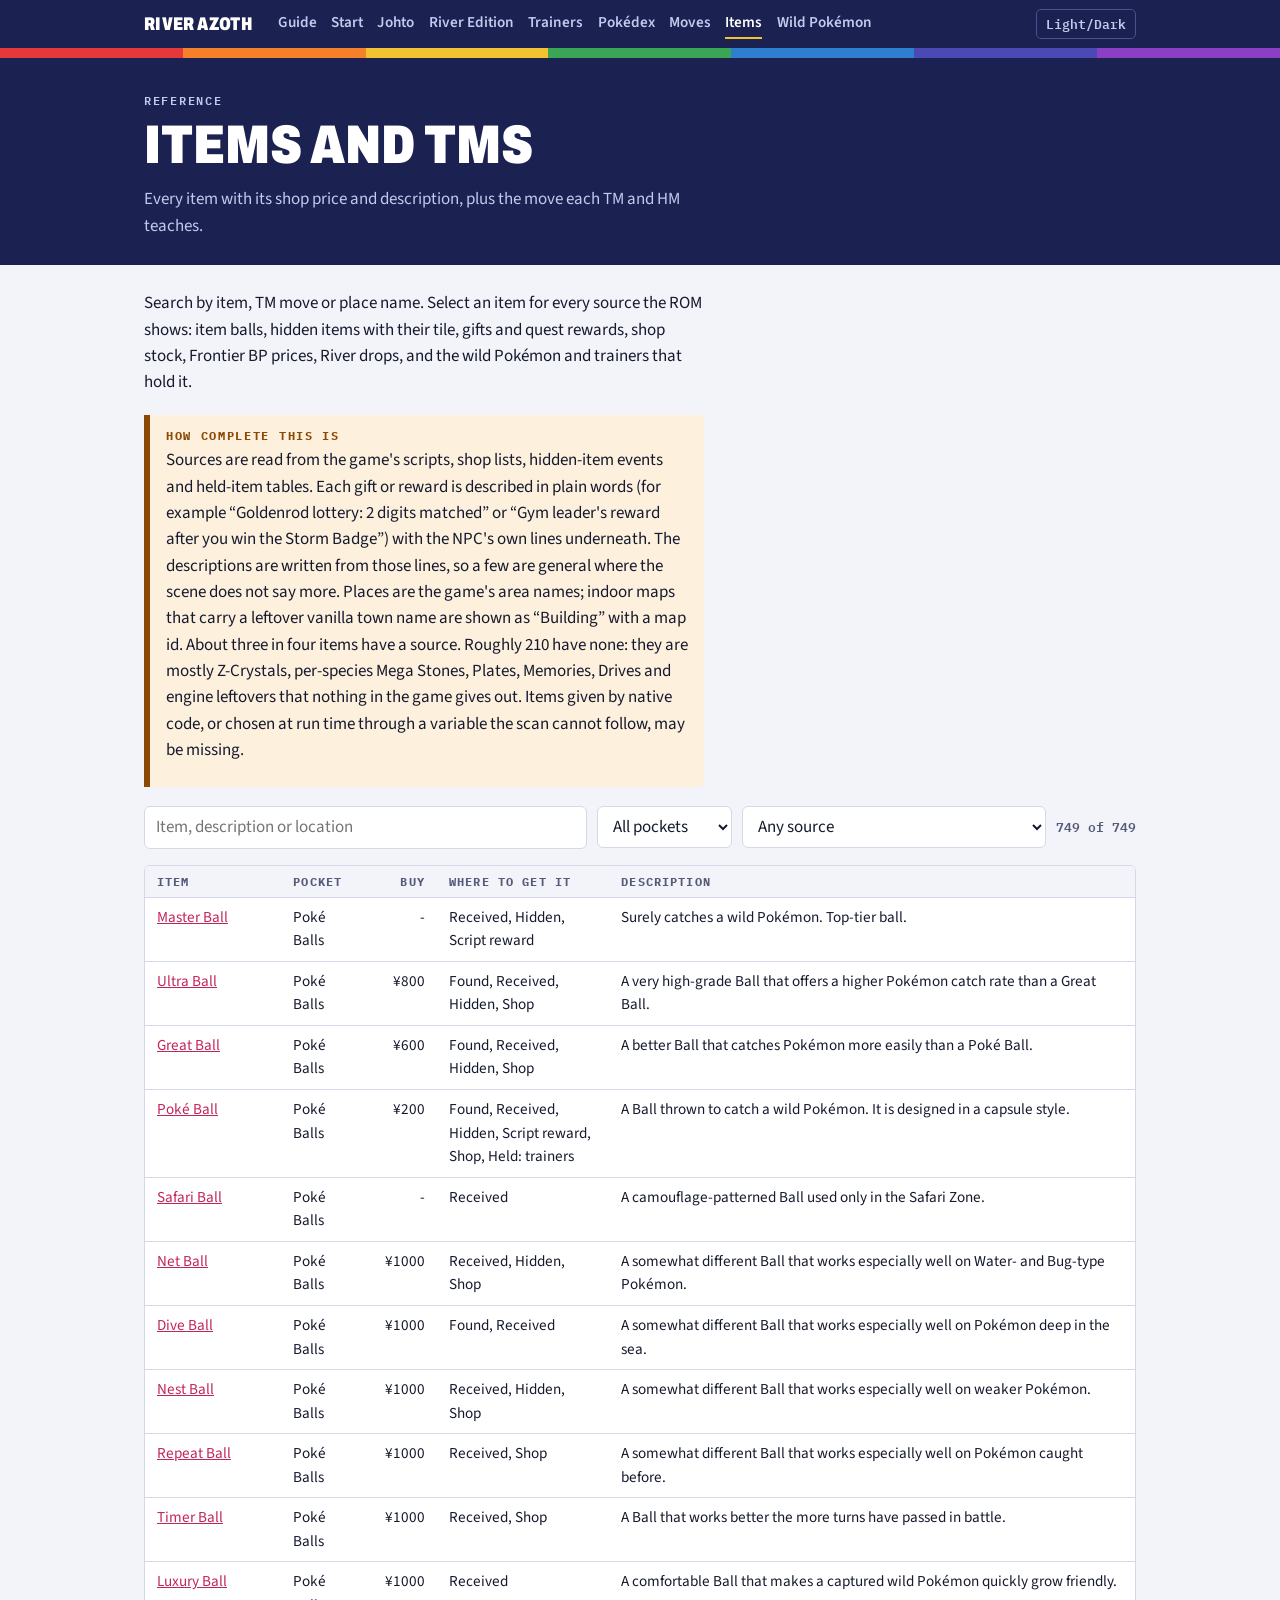
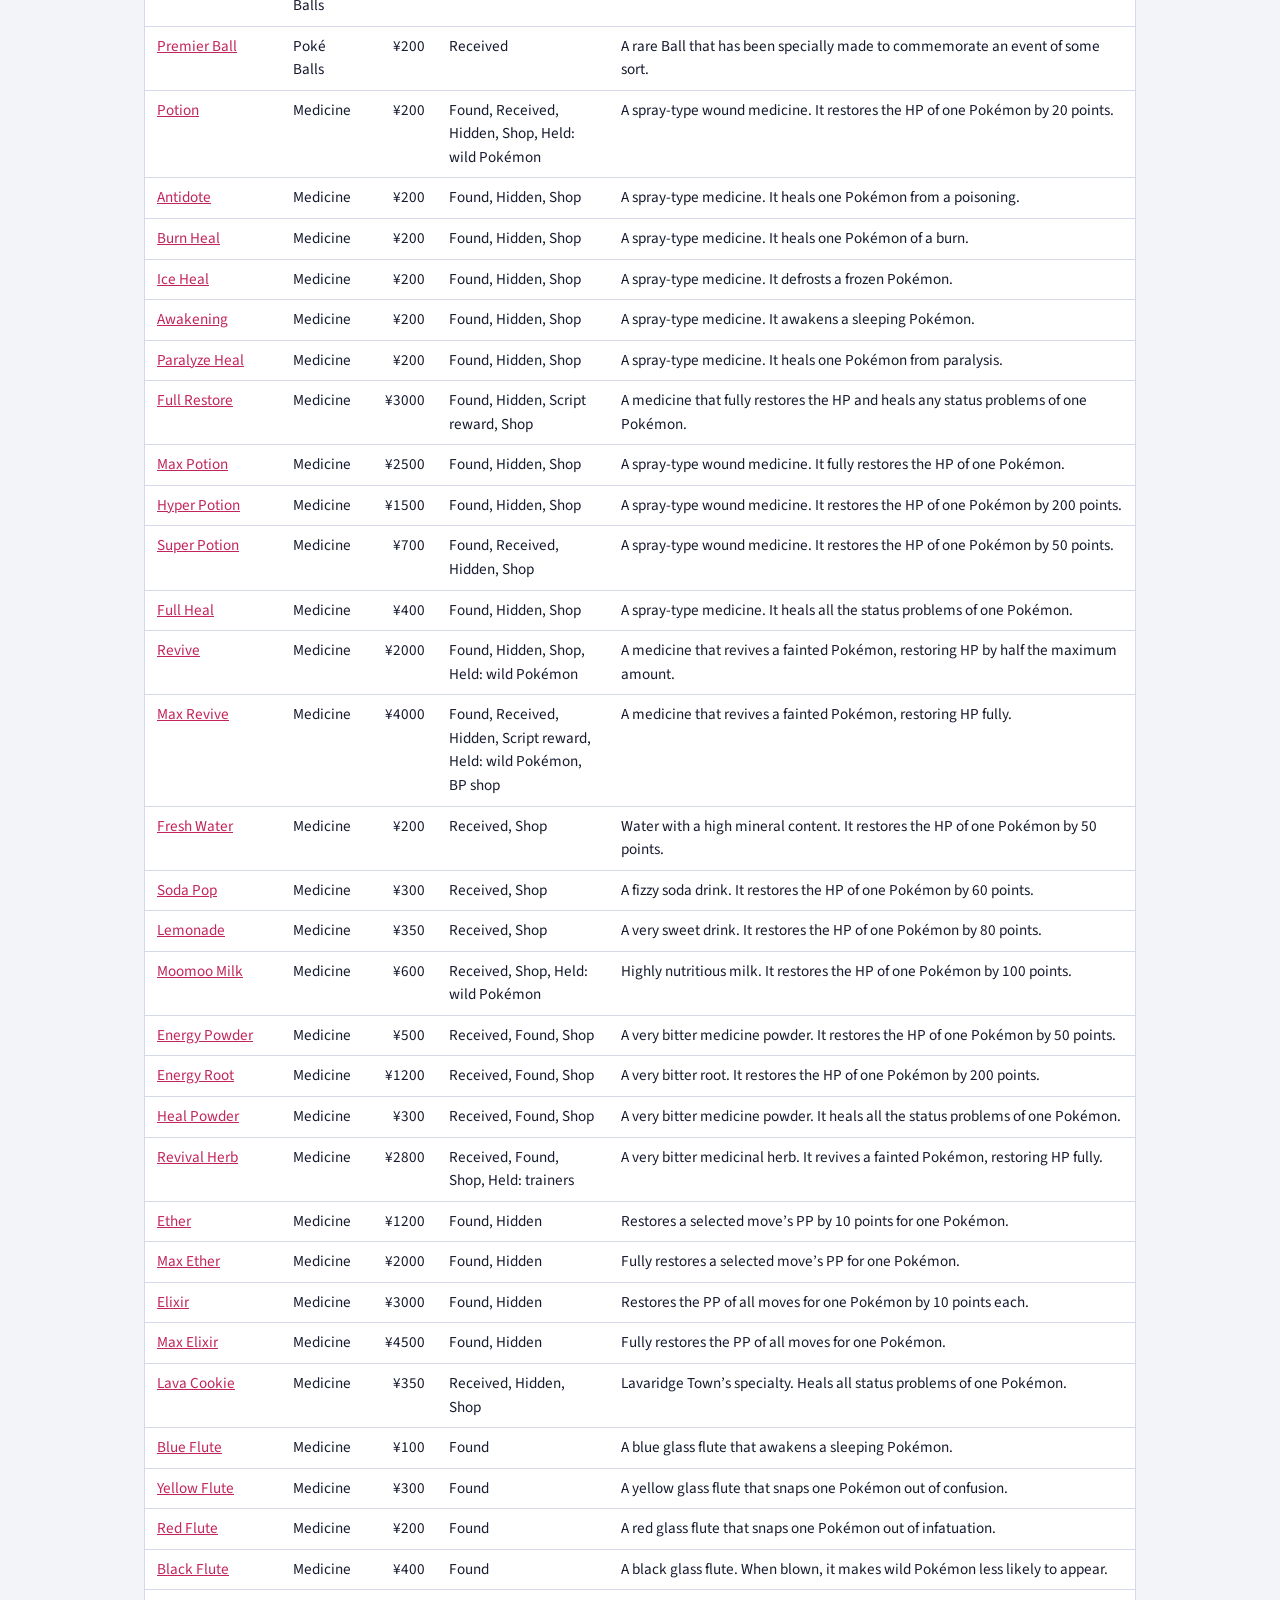
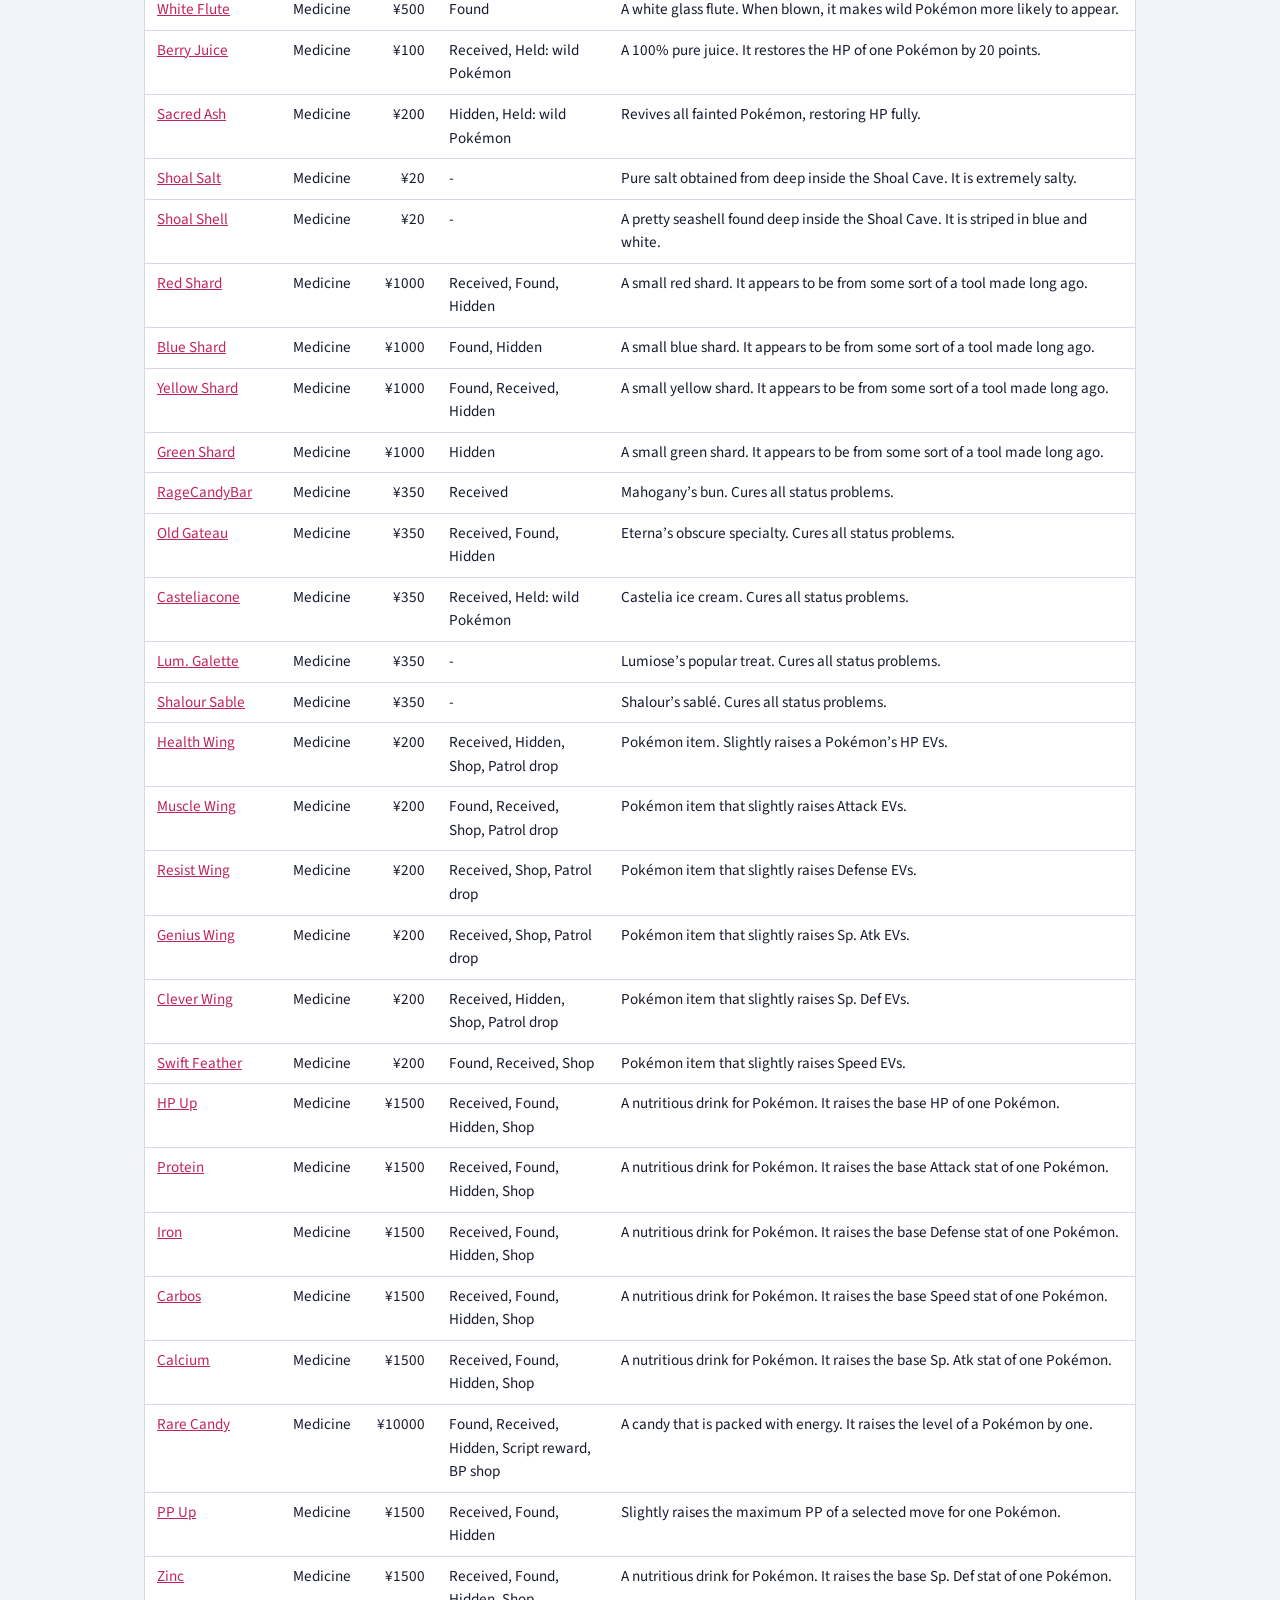
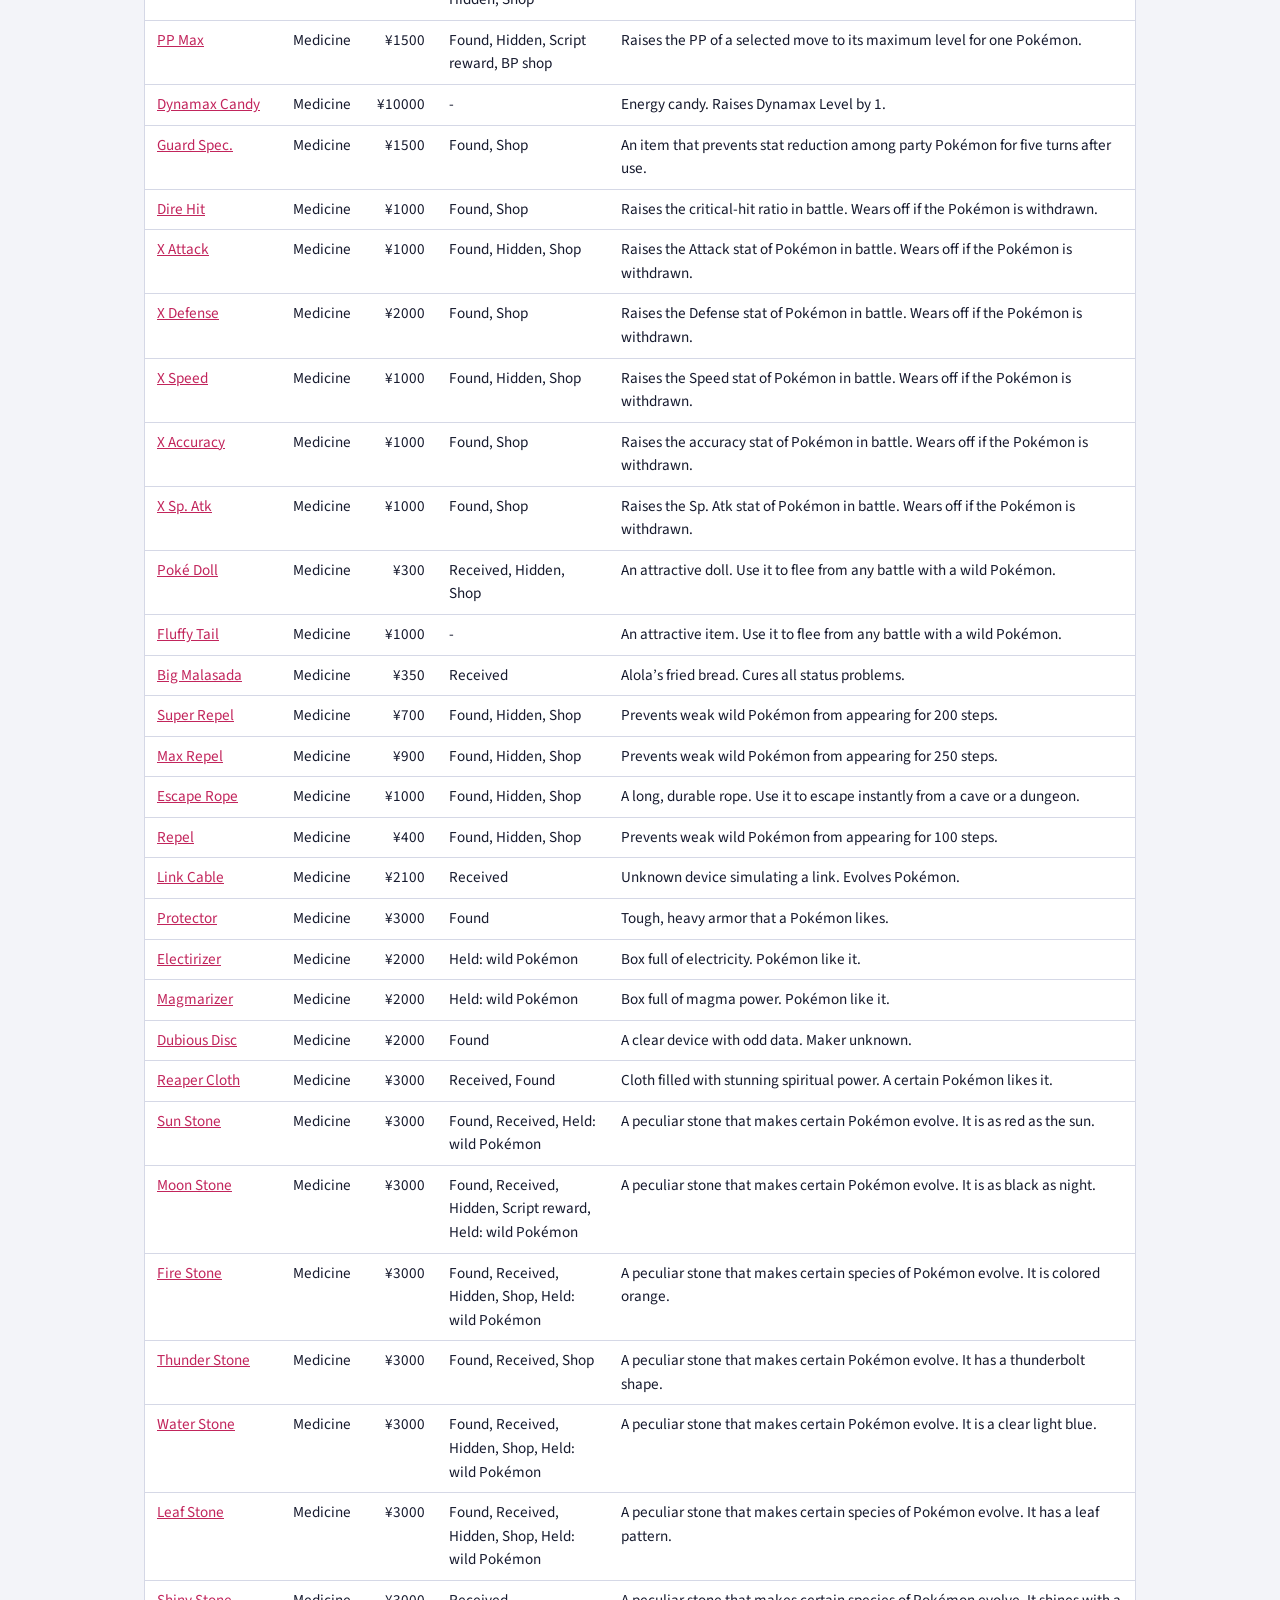
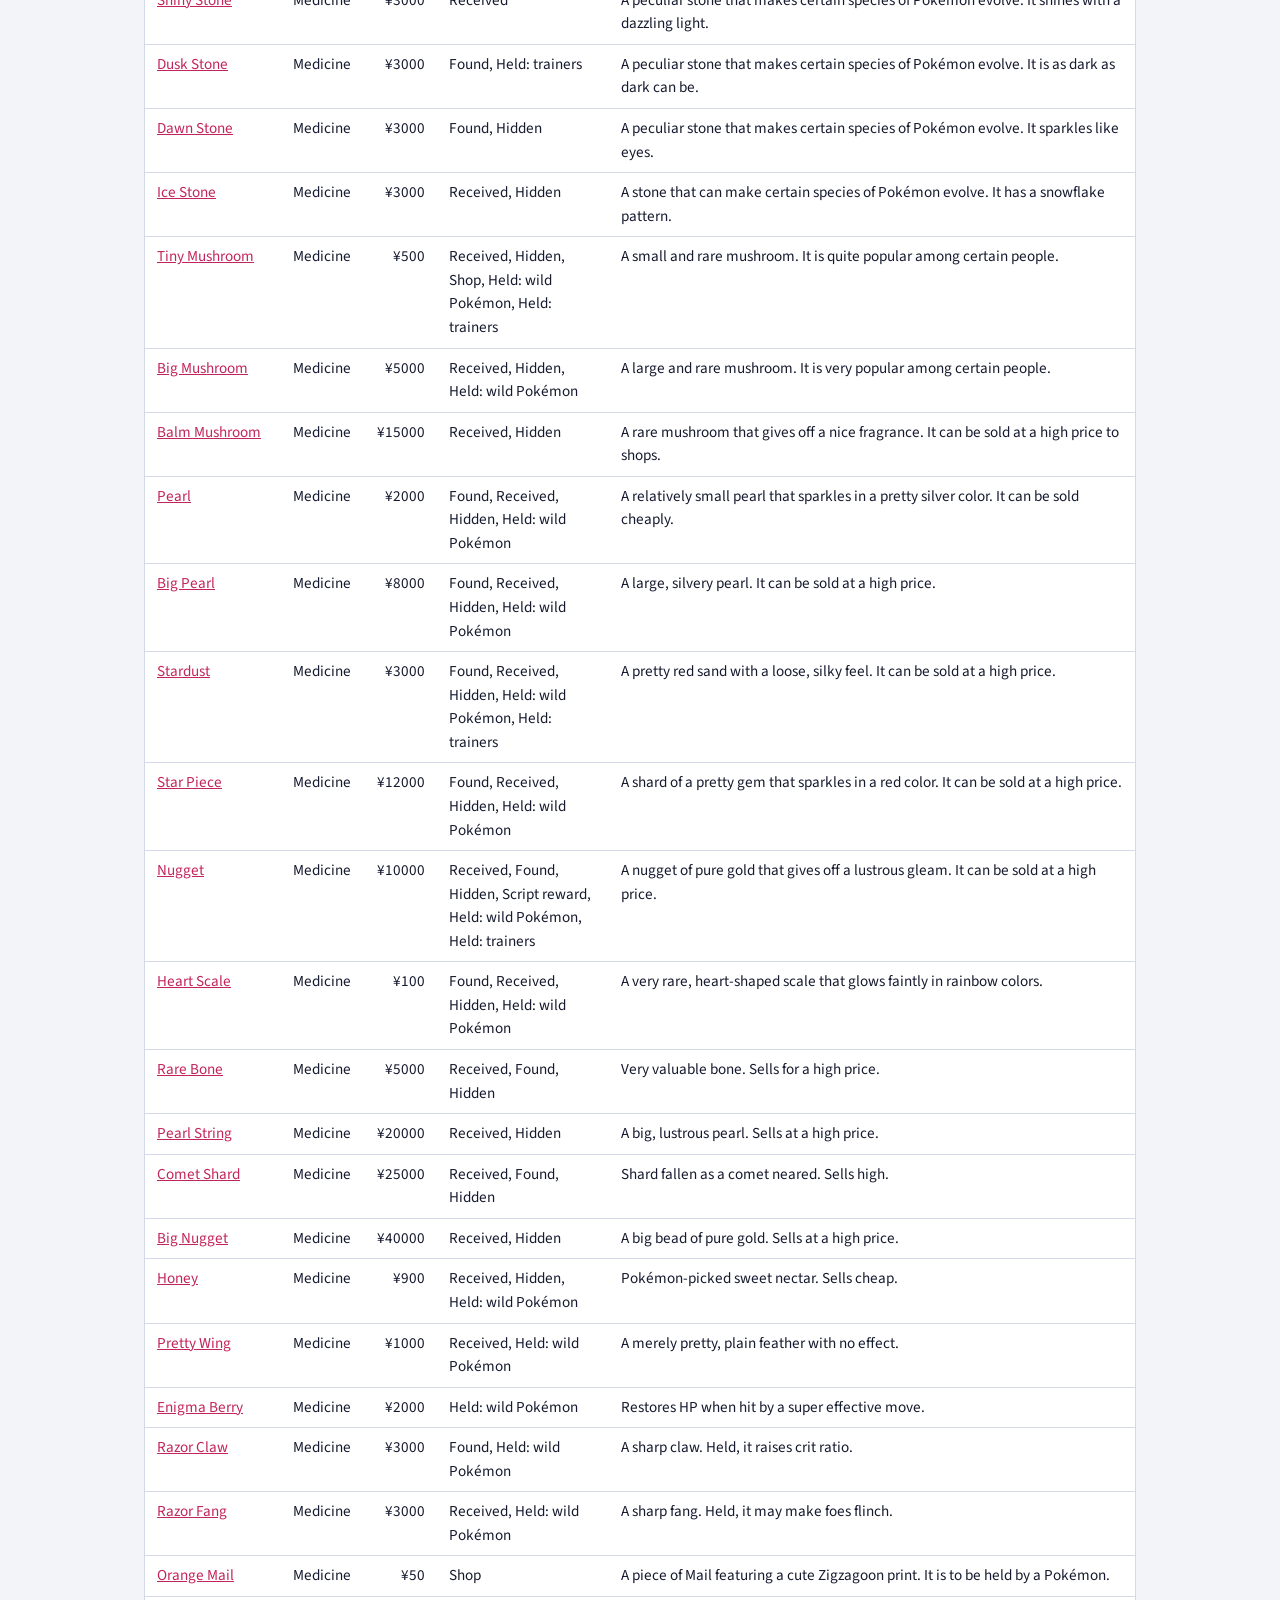
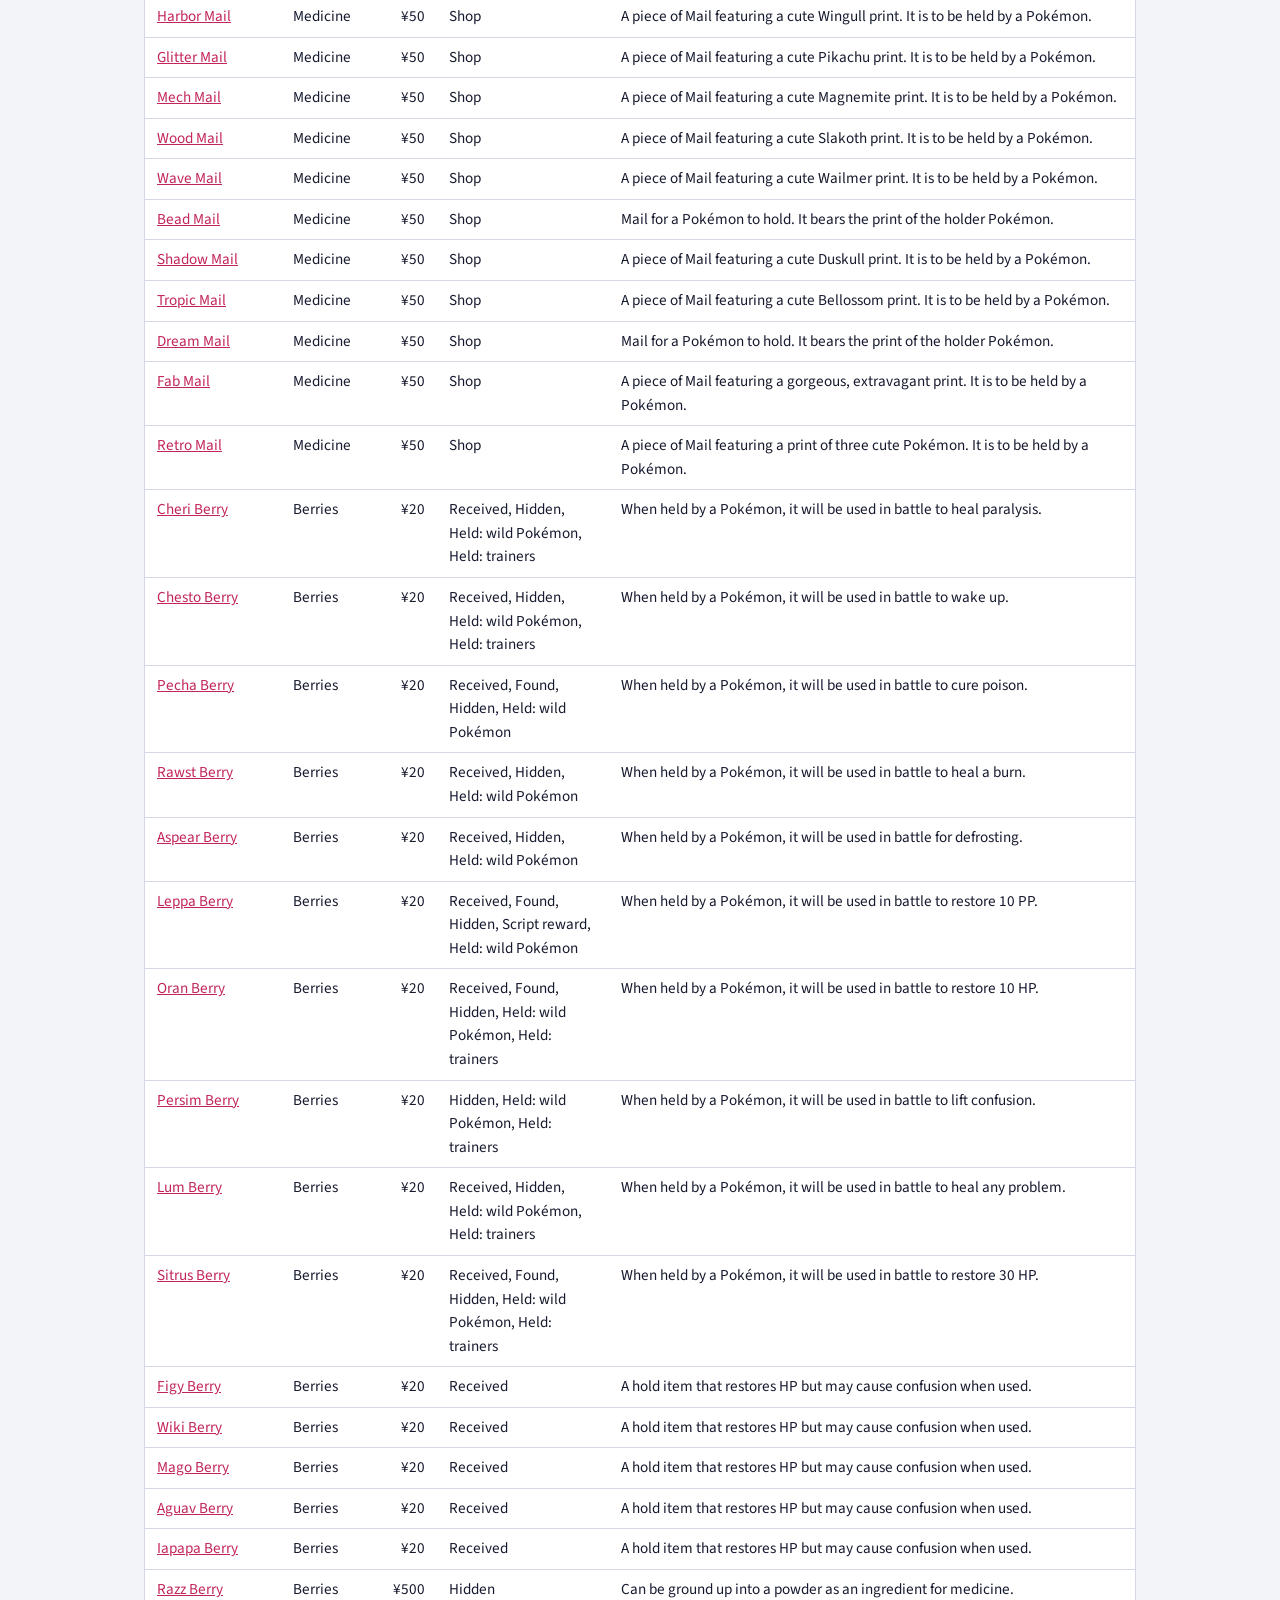
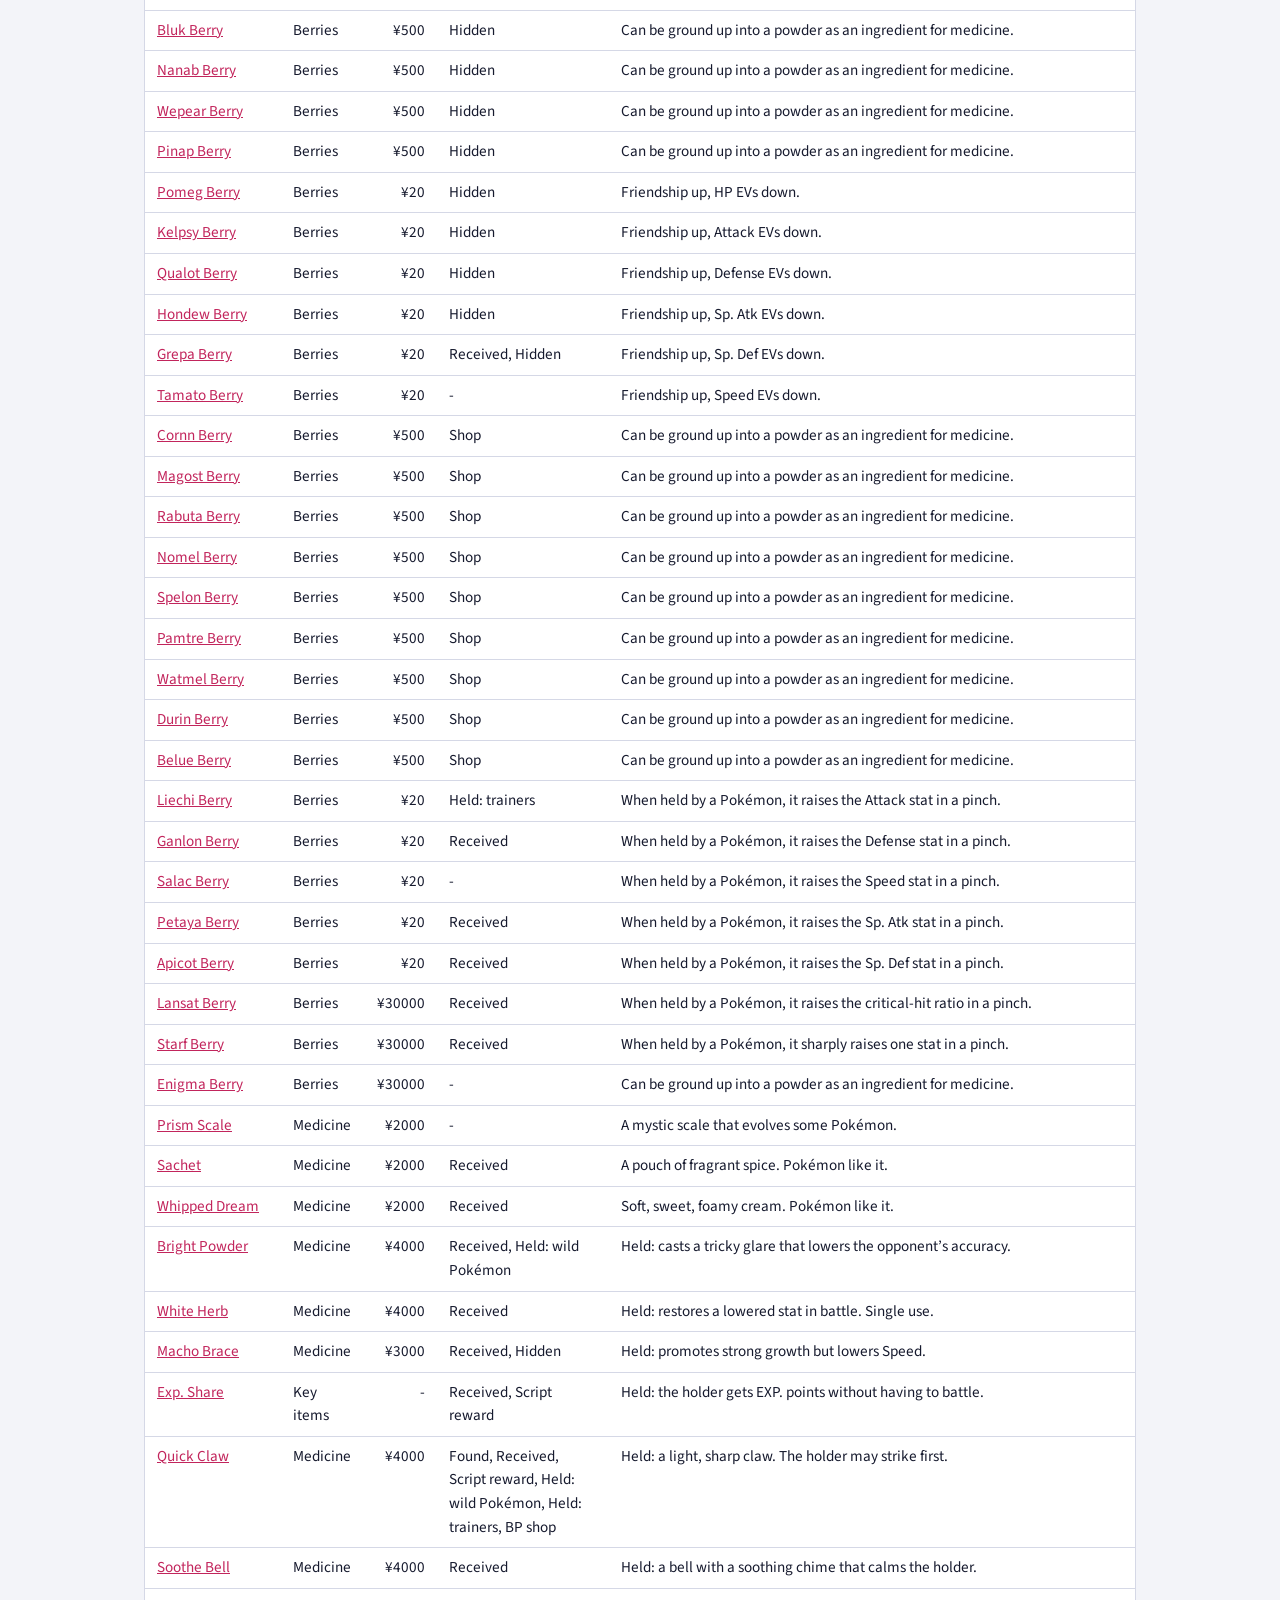
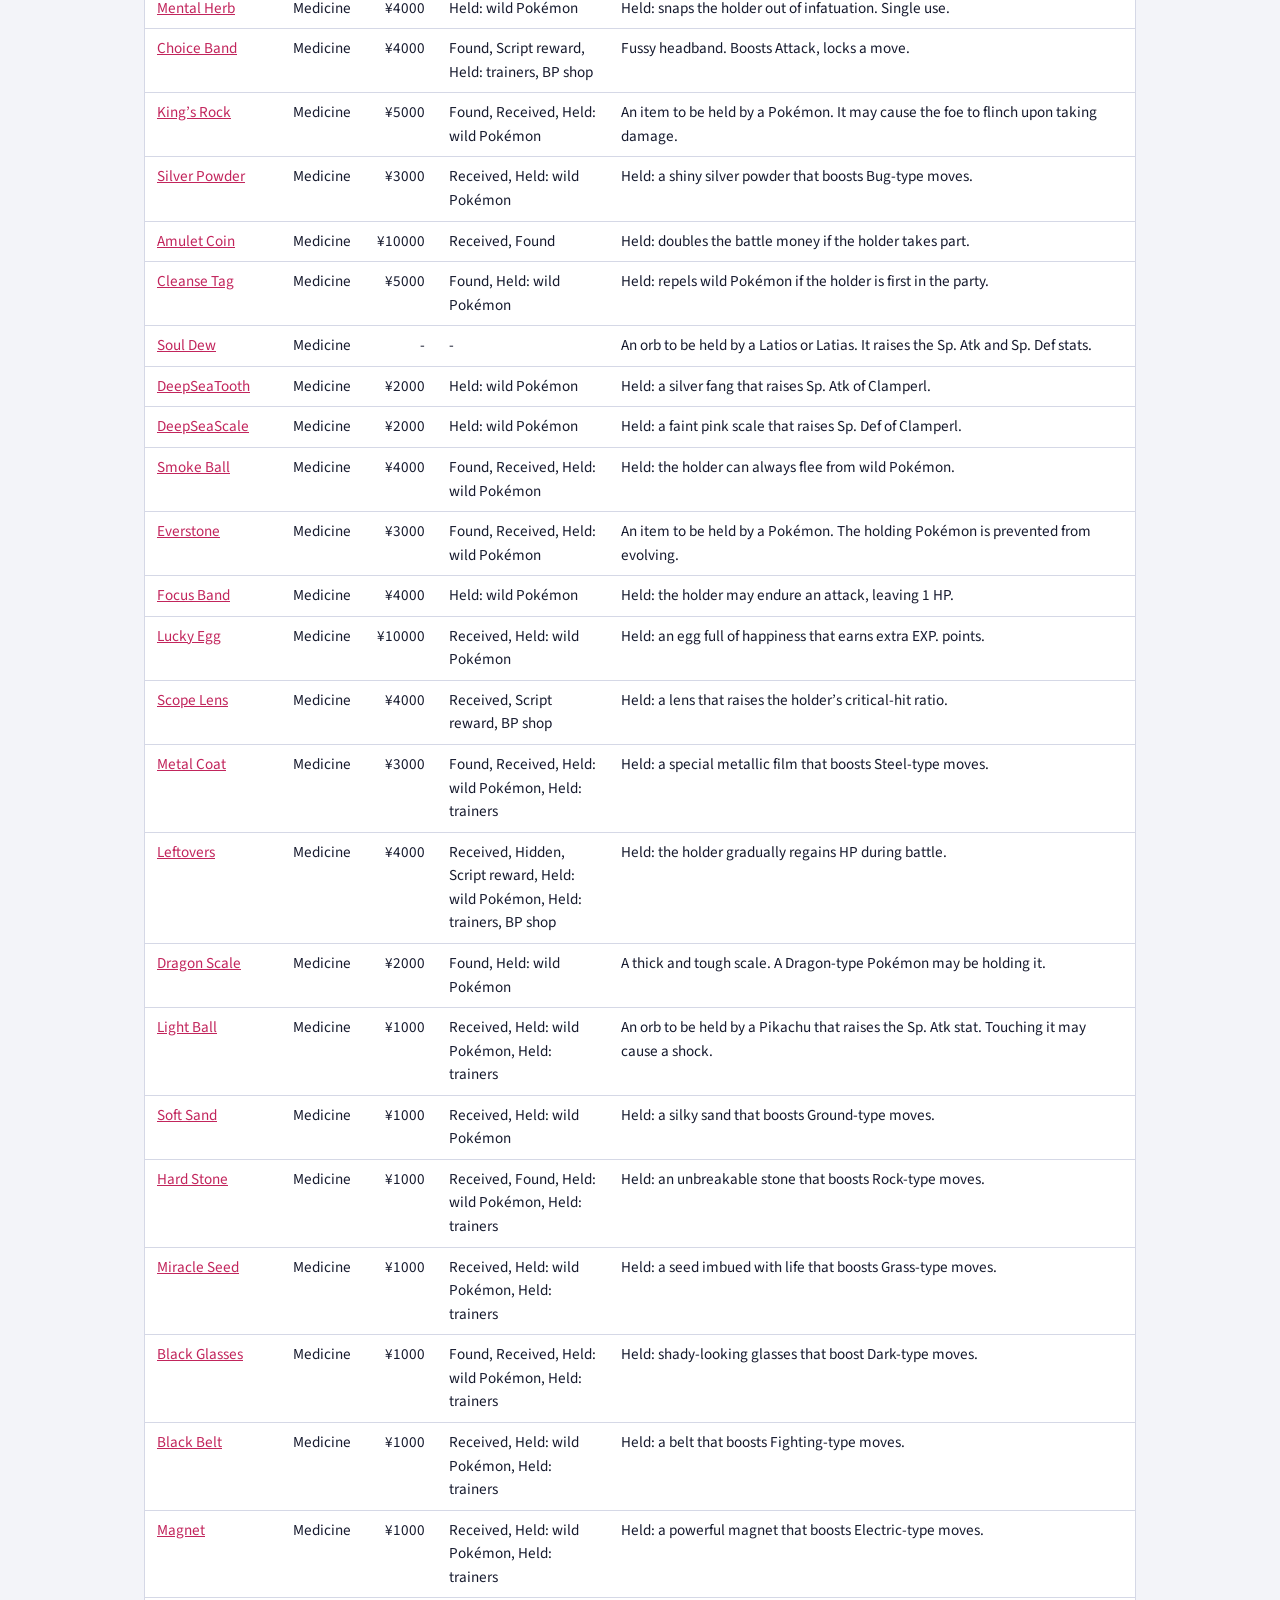
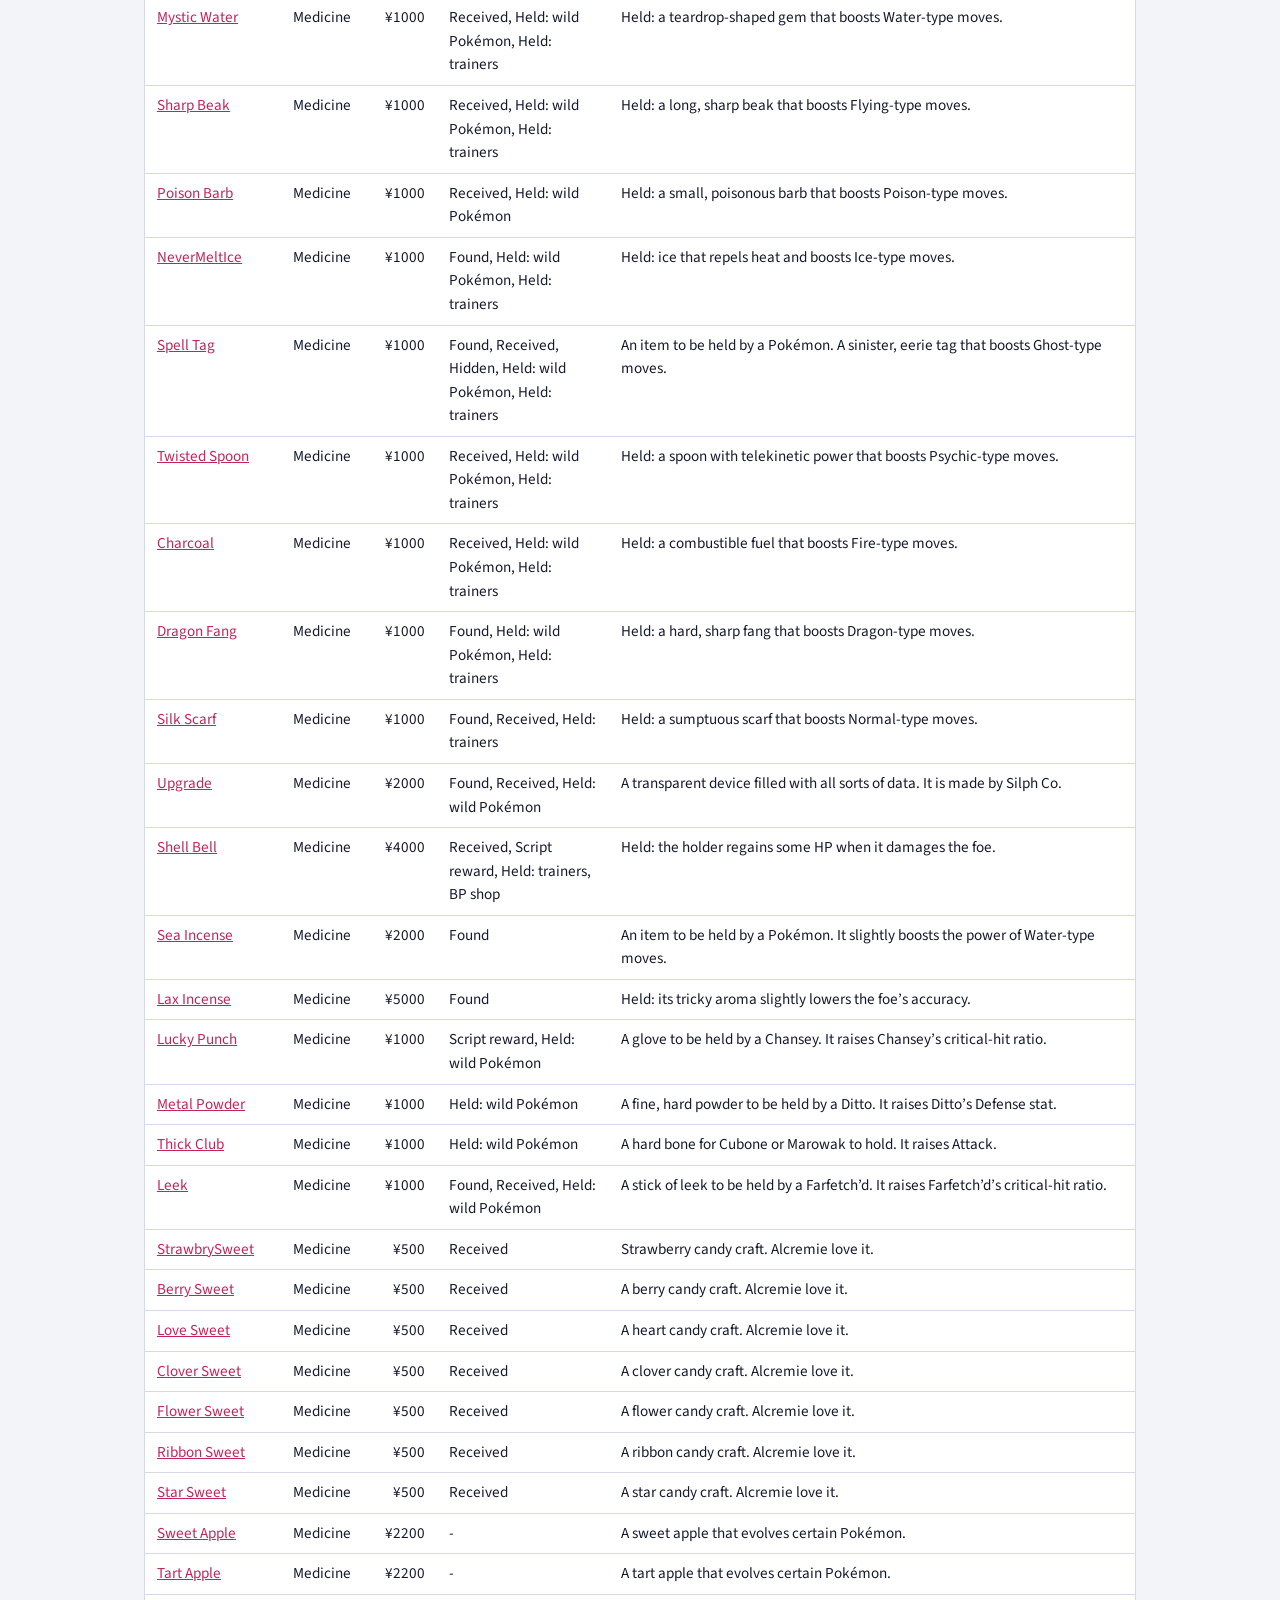
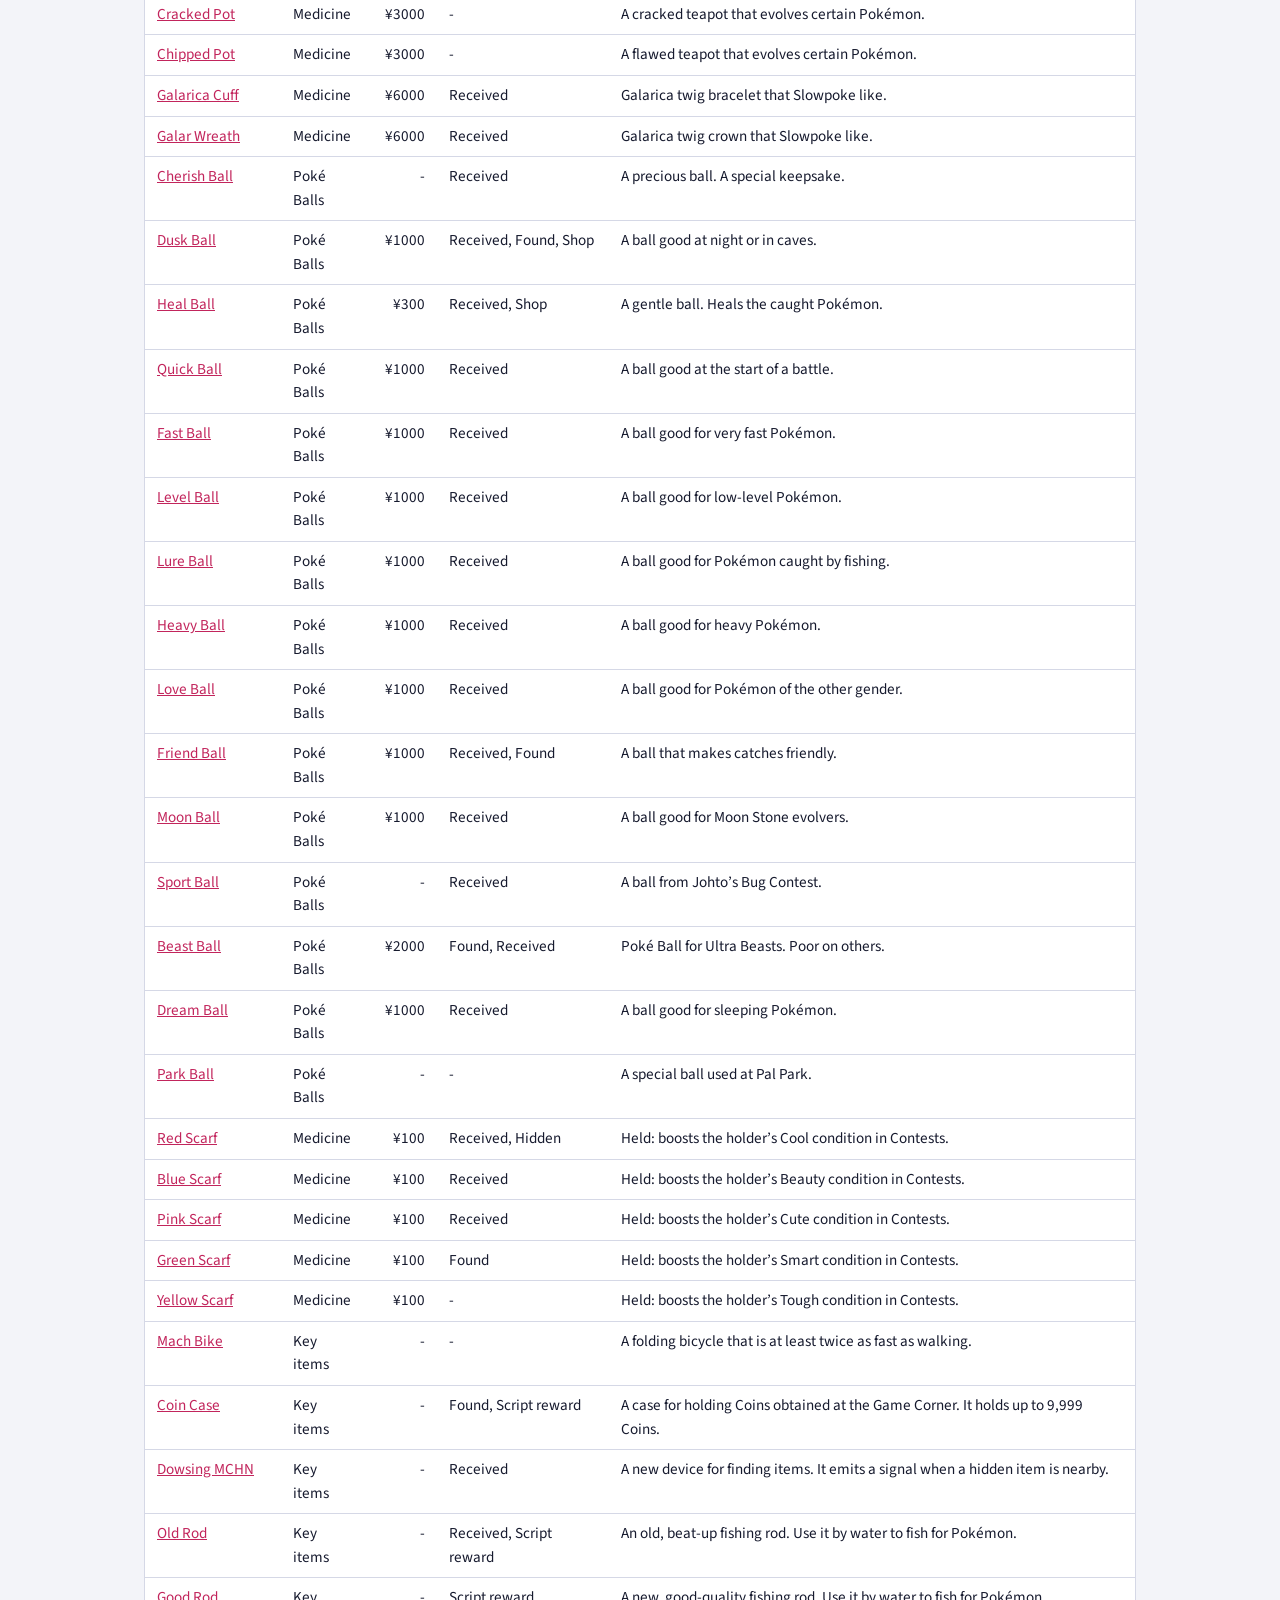
==== commit f1693db1: "docs(guide): readable item sources (plain-English labels for every gift, NPC text, gym and building " ====
--- a/docs/guide/items.html
+++ b/docs/guide/items.html
@@ -6,5 +6,5 @@
 <body data-title="Items and TMs" data-kicker="Reference" data-lede="Every item with its shop price and description, plus the move each TM and HM teaches." data-view="items">
 <main class="wrap" id="view">
 <p>Search by item, TM move or place name. Select an item for every source the ROM shows: item balls, hidden items with their tile, gifts and quest rewards, shop stock, Frontier BP prices, River drops, and the wild Pokémon and trainers that hold it.</p>
-<div class="box warn"><b class="lab">How complete this is</b><p>Sources are read from the game's scripts, shop lists, hidden-item events and held-item tables. About three in four items have at least one source. A location appears only when it could be pinned to one or two maps; otherwise the page shows the text the NPC says so you can recognise the scene. Roughly 210 items have no source at all: they are mostly Z-Crystals, per-species Mega Stones, Plates, Memories, Drives and engine leftovers that nothing in the game gives out. Items handed out by native code, or by scripts that choose the item at run time through a variable the scan cannot follow, may be missing.</p></div>
+<div class="box warn"><b class="lab">How complete this is</b><p>Sources are read from the game's scripts, shop lists, hidden-item events and held-item tables. Each gift or reward is described in plain words (for example &ldquo;Goldenrod lottery: 2 digits matched&rdquo; or &ldquo;Gym leader's reward after you win the Storm Badge&rdquo;) with the NPC's own lines underneath. The descriptions are written from those lines, so a few are general where the scene does not say more. Places are the game's area names; indoor maps that carry a leftover vanilla town name are shown as &ldquo;Building&rdquo; with a map id. About three in four items have a source. Roughly 210 have none: they are mostly Z-Crystals, per-species Mega Stones, Plates, Memories, Drives and engine leftovers that nothing in the game gives out. Items given by native code, or chosen at run time through a variable the scan cannot follow, may be missing.</p></div>
 </main></body></html>
